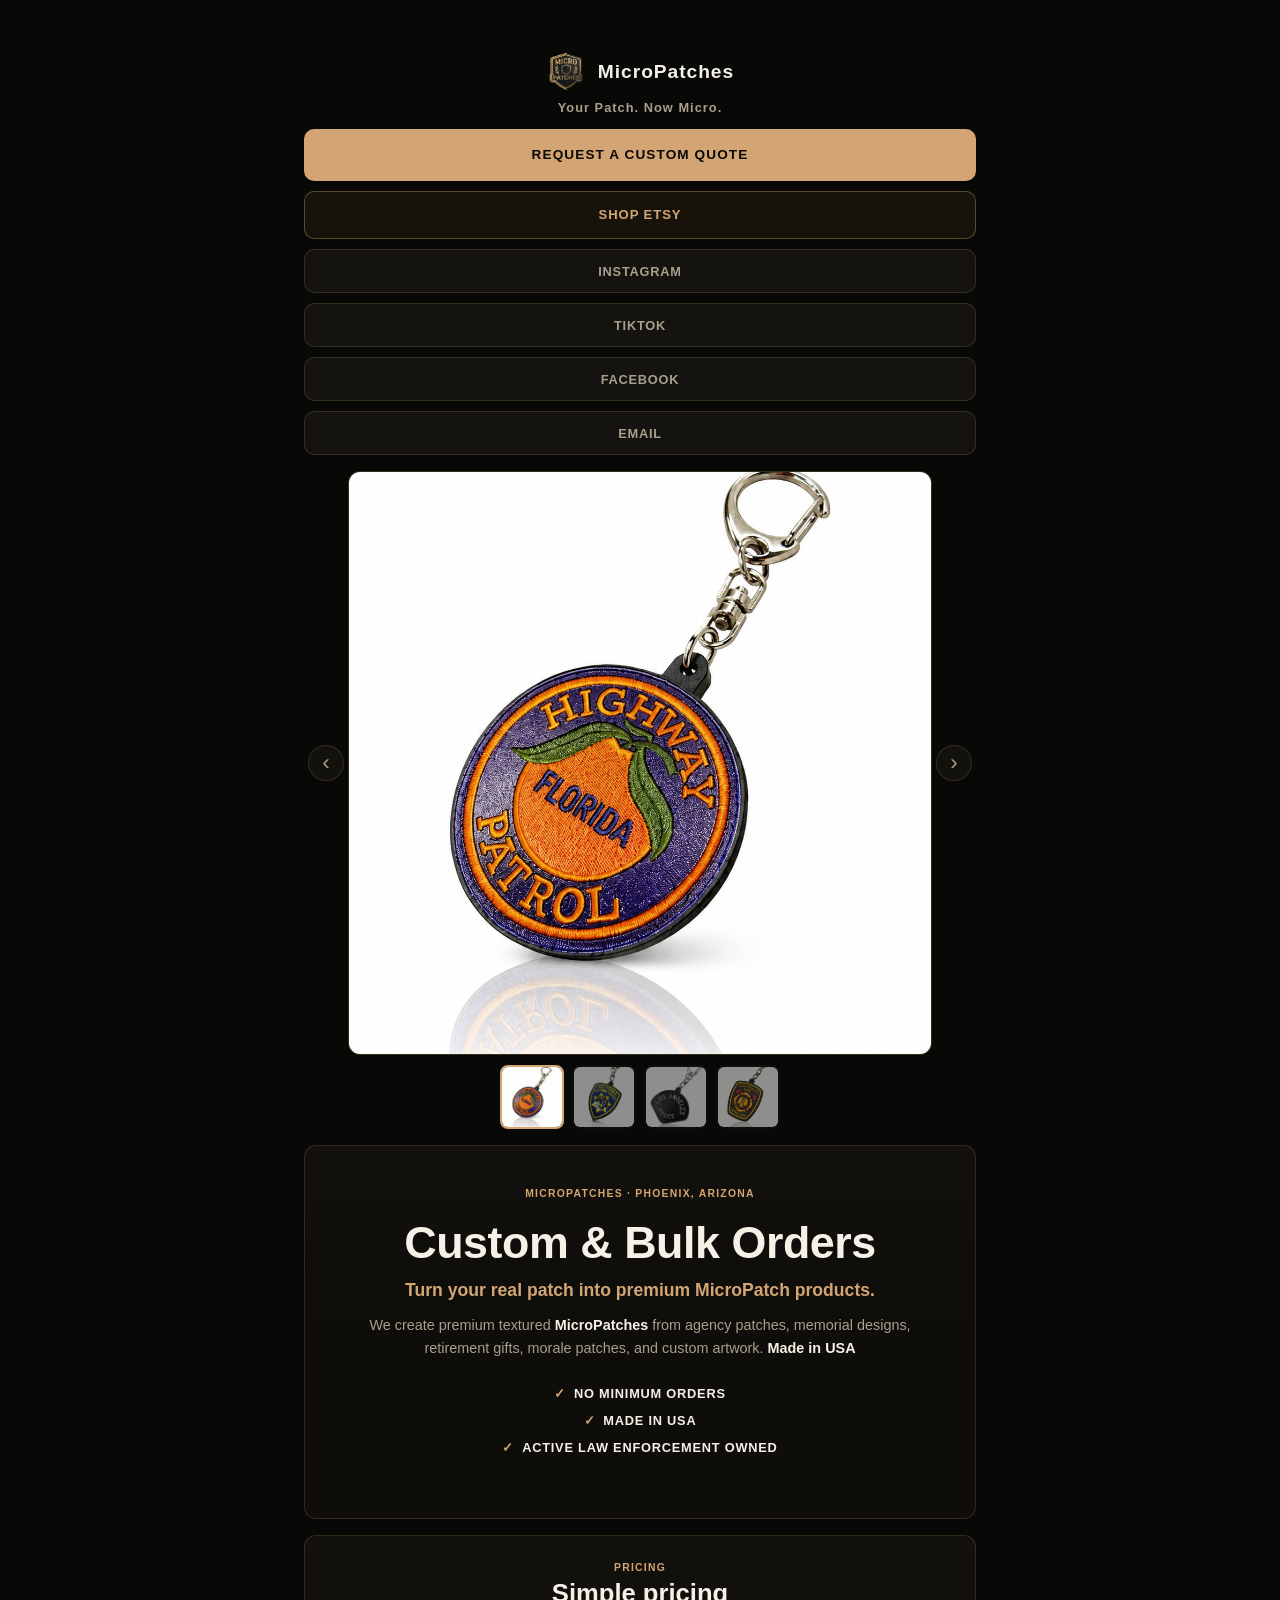
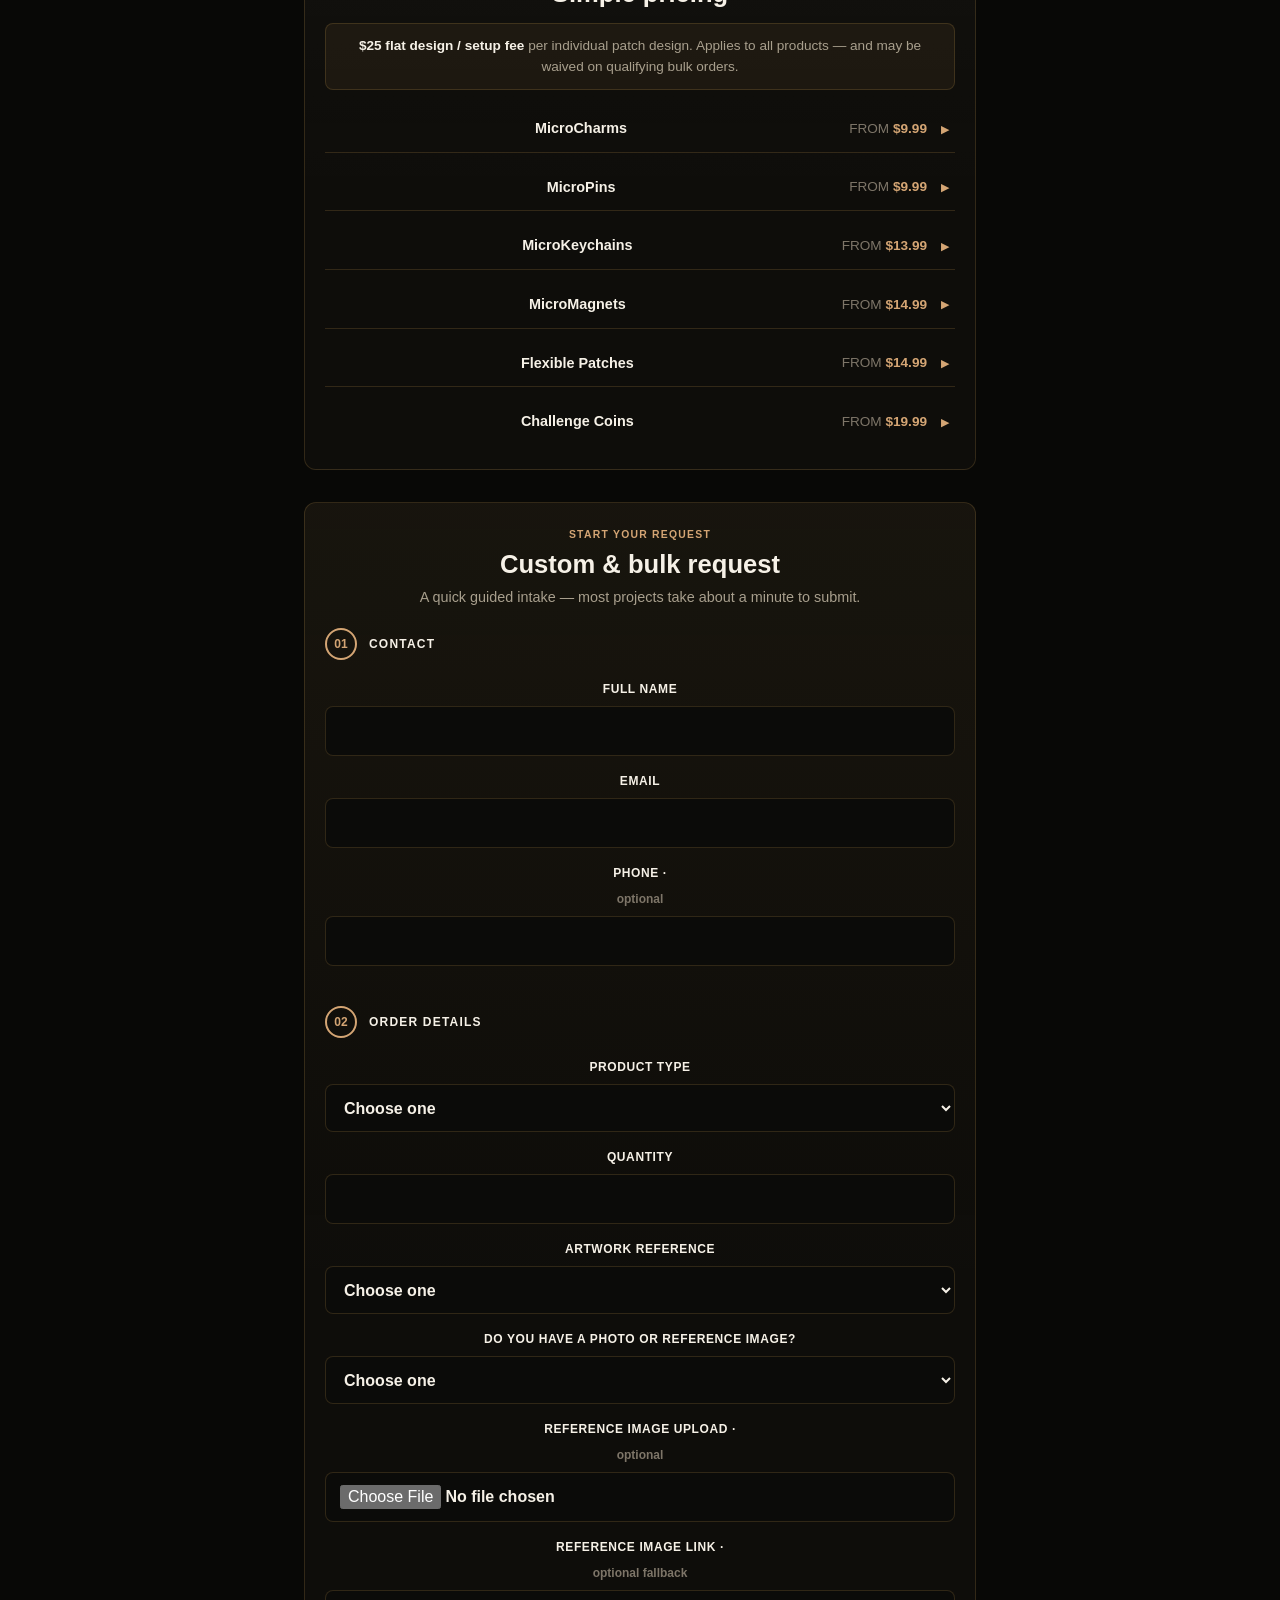
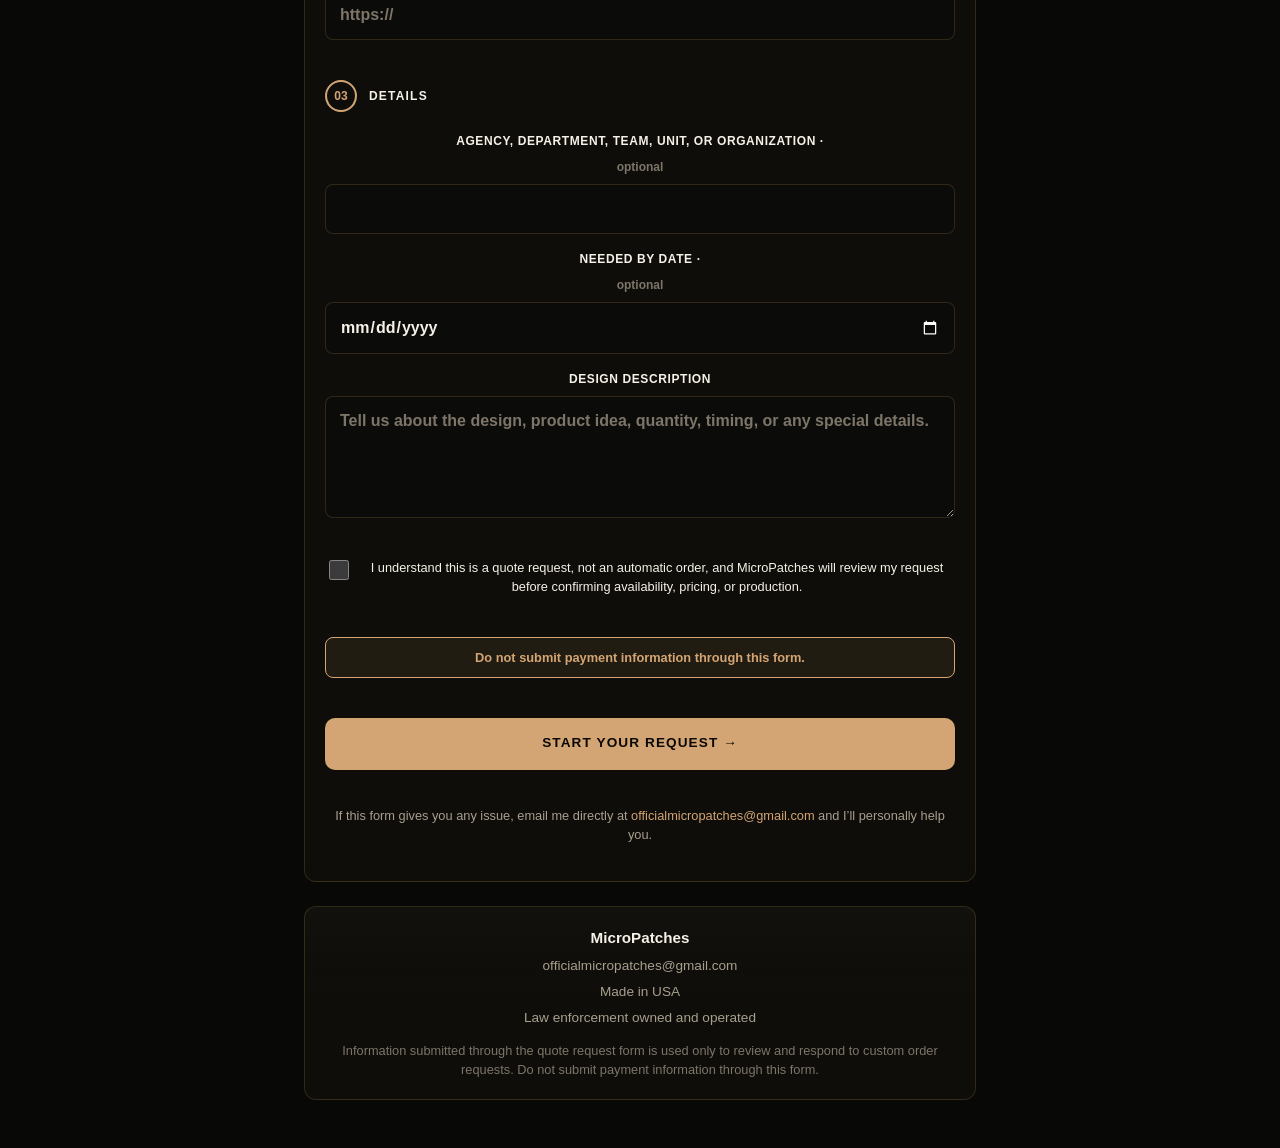
==== index.html @ 5f736d4c "Remove shipping state field and add 2-column grid layout for mobile form fields" ====
<!doctype html>
<html lang="en">
<head>
<meta charset="utf-8">
<meta name="viewport" content="width=device-width, initial-scale=1">
<title>MicroPatches | Custom Raised Texture Products</title>
<meta name="description" content="MicroPatches creates USA made custom raised texture MicroKeychains, MicroMagnets, MicroCharms, MicroPins, Flexible Patch style products, and Challenge Coin style products.">
<meta name="theme-color" content="#080806">
<meta property="og:type" content="website">
<meta property="og:title" content="MicroPatches - Your Patch. Now Micro.">
<meta property="og:description" content="No minimums, no mold fee, USA made custom raised texture products for public safety, military, teams, supporters, and collectors.">
<meta property="og:image" content="assets/preview/social_preview.svg">
<meta name="twitter:card" content="summary_large_image">
<meta name="twitter:title" content="MicroPatches - Your Patch. Now Micro.">
<meta name="twitter:description" content="USA made raised texture custom products with no minimums and clear pricing.">
<meta name="twitter:image" content="assets/preview/social_preview.svg">
<link rel="icon" href="assets/favicon/favicon.svg" type="image/svg+xml">
<link rel="stylesheet" href="styles.css?v=20260527-v4">
</head>
<body>
<a class="skip-link" href="#main">Skip to content</a>

<div class="page-shell">
  <header class="site-header">
    <div class="header-content">
      <img class="brand-logo" data-config-img="logo" src="assets/logo/micropatches_logo.png" alt="MicroPatches logo">
      <h1 data-config-text="business.name">MICROPATCHES</h1>
    </div>
    <p class="header-tagline" data-config-text="business.tagline">Your Patch. Now Micro.</p>
  </header>

  <main id="main">

    <!-- Link-in-bio navigation buttons -->
    <nav class="link-nav" aria-label="MicroPatches quick links">
      <div data-config="mainButtons"></div>
    </nav>

    <!-- Product photo gallery -->
    <section class="gallery-section" aria-label="Product photos">
      <div data-config="gallery"></div>
    </section>

    <!-- Hero / About -->
    <section class="hero-section">
      <div class="hero-inner">
        <p class="location-label">MICROPATCHES · PHOENIX, ARIZONA</p>
        <h2 class="hero-headline">Custom &amp; Bulk Orders</h2>
        <p class="hero-description">Turn your real patch into premium MicroPatch products.</p>
        <p class="hero-subtext">
          We create premium textured <strong data-config-text="business.name">MicroPatches</strong> from agency patches, memorial designs, retirement gifts, morale patches, and custom artwork. <strong data-config-text="business.madeIn">Made in USA.</strong>
        </p>
      </div>

      <ul class="trust-indicators">
        <li><span class="check">✓</span> NO MINIMUM ORDERS</li>
        <li><span class="check">✓</span> MADE IN USA</li>
        <li><span class="check">✓</span> ACTIVE LAW ENFORCEMENT OWNED</li>
      </ul>
    </section>

    <!-- Pricing -->
    <section class="pricing-simple">
      <div class="pricing-header">
        <span class="pricing-label">PRICING</span>
        <h3 class="pricing-title">Simple pricing</h3>
      </div>

      <div class="pricing-note">
        <p><strong>$25 flat design / setup fee</strong> per individual patch design. Applies to all products — and may be waived on qualifying bulk orders.</p>
      </div>

      <div class="pricing-list">
        <div class="pricing-item" role="button" tabindex="0">
          <div class="pricing-item-header">
            <div class="item-name-section">
              <span class="item-name">MicroCharms</span>
            </div>
            <div class="item-right">
              <span class="item-price">FROM <strong>$9.99</strong></span>
              <span class="item-chevron">▶</span>
            </div>
          </div>
          <div class="pricing-item-details" hidden>
            <p class="item-description">Charm for Croc shoes and accessories</p>
            <p class="item-size">25 × 25 mm (1" × 1")</p>
          </div>
        </div>
        <div class="pricing-item" role="button" tabindex="0">
          <div class="pricing-item-header">
            <div class="item-name-section">
              <span class="item-name">MicroPins</span>
            </div>
            <div class="item-right">
              <span class="item-price">FROM <strong>$9.99</strong></span>
              <span class="item-chevron">▶</span>
            </div>
          </div>
          <div class="pricing-item-details" hidden>
            <p class="item-description">Small lapel pin for jackets and uniforms</p>
            <p class="item-size">20 × 20 mm (0.79" × 0.79")</p>
          </div>
        </div>
        <div class="pricing-item" role="button" tabindex="0">
          <div class="pricing-item-header">
            <div class="item-name-section">
              <span class="item-name">MicroKeychains</span>
            </div>
            <div class="item-right">
              <span class="item-price">FROM <strong>$13.99</strong></span>
              <span class="item-chevron">▶</span>
            </div>
          </div>
          <div class="pricing-item-details" hidden>
            <p class="item-description">Mini keychain attachment with raised texture</p>
            <p class="item-size">45 × 45 mm (1.8" × 1.8")</p>
          </div>
        </div>
        <div class="pricing-item" role="button" tabindex="0">
          <div class="pricing-item-header">
            <div class="item-name-section">
              <span class="item-name">MicroMagnets</span>
            </div>
            <div class="item-right">
              <span class="item-price">FROM <strong>$14.99</strong></span>
              <span class="item-chevron">▶</span>
            </div>
          </div>
          <div class="pricing-item-details" hidden>
            <p class="item-description">Strong magnet for vehicles and lockers</p>
            <p class="item-size">65 × 65 mm (2.6" × 2.6")</p>
          </div>
        </div>
        <div class="pricing-item" role="button" tabindex="0">
          <div class="pricing-item-header">
            <div class="item-name-section">
              <span class="item-name">Flexible Patches</span>
            </div>
            <div class="item-right">
              <span class="item-price">FROM <strong>$14.99</strong></span>
              <span class="item-chevron">▶</span>
            </div>
          </div>
          <div class="pricing-item-details" hidden>
            <p class="item-description">Flexible embroidered patch with Velcro backing</p>
            <p class="item-size">Small: 45 × 45 mm (1.8" × 1.8")<br>Medium: 65 × 65 mm (2.6" × 2.6")<br>Replica size: varies by patch</p>
          </div>
        </div>
        <div class="pricing-item" role="button" tabindex="0">
          <div class="pricing-item-header">
            <div class="item-name-section">
              <span class="item-name">Challenge Coins</span>
            </div>
            <div class="item-right">
              <span class="item-price">FROM <strong>$19.99</strong></span>
              <span class="item-chevron">▶</span>
            </div>
          </div>
          <div class="pricing-item-details" hidden>
            <p class="item-description">Collectible commemorative coin with raised edges</p>
            <p class="item-size">30 mm diameter (1.2" diameter)</p>
          </div>
        </div>
      </div>
    </section>

    <!-- Quote Form -->
    <section class="cta-section" id="quote">
      <div class="cta-header">
        <span class="cta-label">START YOUR REQUEST</span>
        <h3 class="cta-title">Custom &amp; bulk request</h3>
        <p class="cta-description">A quick guided intake — most projects take about a minute to submit.</p>
      </div>

      <form class="quote-form" id="quoteForm" novalidate>
        <div class="form-section">
          <div class="form-section-header">
            <span class="form-step">01</span>
            <h4 class="form-section-title">CONTACT</h4>
          </div>

          <label>
            FULL NAME
            <input name="customer_name" type="text" autocomplete="name" required>
          </label>
          <label>
            EMAIL
            <input name="customer_email" type="email" autocomplete="email" required>
          </label>
          <label>
            PHONE · <span class="optional">optional</span>
            <input name="phone" type="tel" autocomplete="tel">
          </label>
        </div>

        <div class="form-section">
          <div class="form-section-header">
            <span class="form-step">02</span>
            <h4 class="form-section-title">ORDER DETAILS</h4>
          </div>

          <label>
            PRODUCT TYPE
            <select name="product_type" id="productType" required></select>
          </label>
          <label>
            QUANTITY
            <input name="quantity" type="number" min="1" inputmode="numeric" required>
          </label>
          <label>
            ARTWORK REFERENCE
            <select name="artwork_reference_type" id="artworkReferenceType" required></select>
          </label>
          <label>
            DO YOU HAVE A PHOTO OR REFERENCE IMAGE?
            <select name="has_reference_image" id="hasReferenceImage">
              <option value="">Choose one</option>
              <option>Yes, I can upload one</option>
              <option>Yes, I can provide a link</option>
              <option>No, I need help explaining the idea</option>
            </select>
          </label>
          <label>
            REFERENCE IMAGE UPLOAD · <span class="optional">optional</span>
            <input name="reference_image" type="file" accept="image/png,image/jpeg,image/webp,image/heic,image/heif,application/pdf">
          </label>
          <label>
            REFERENCE IMAGE LINK · <span class="optional">optional fallback</span>
            <input name="reference_image_link" type="url" placeholder="https://">
          </label>
        </div>

        <div class="form-section">
          <div class="form-section-header">
            <span class="form-step">03</span>
            <h4 class="form-section-title">DETAILS</h4>
          </div>

          <label>
            AGENCY, DEPARTMENT, TEAM, UNIT, OR ORGANIZATION · <span class="optional">optional</span>
            <input name="organization" type="text">
          </label>
          <label>
            NEEDED BY DATE · <span class="optional">optional</span>
            <input name="needed_by_date" type="date">
          </label>
          <label>
            DESIGN DESCRIPTION
            <textarea name="additional_details" rows="4" placeholder="Tell us about the design, product idea, quantity, timing, or any special details." required></textarea>
          </label>
        </div>

        <label class="consent">
          <input name="quote_request_consent" type="checkbox" required>
          <span data-config-text="quoteForm.consentText">I understand this is a quote request, not an automatic order, and MicroPatches will review my request before confirming availability, pricing, or production.</span>
        </label>

        <p class="warning" data-config-text="quoteForm.warning">Do not submit payment information through this form.</p>

        <button class="cta-button primary full-width" type="submit">START YOUR REQUEST →</button>
        <p class="form-status" id="formStatus" role="status" aria-live="polite"></p>
      </form>

      <div id="formSuccess" class="form-success" style="display:none;" role="status" aria-live="polite">
        <p>Thanks for reaching out. I received your custom request and will follow up as soon as possible.</p>
      </div>
      <p class="form-fallback">If this form gives you any issue, email me directly at <a href="mailto:officialmicropatches@gmail.com">officialmicropatches@gmail.com</a> and I&#8217;ll personally help you.</p>
    </section>
  </main>

  <footer class="site-footer">
    <div class="footer-content">
      <strong data-config-text="business.name">MICROPATCHES</strong>
      <a data-config-link="email" href="mailto:officialmicropatches@gmail.com">officialmicropatches@gmail.com</a>
      <span data-config-text="business.madeIn">Made in USA</span>
      <span data-config-text="business.ownerNote">Law enforcement owned and operated</span>
    </div>
    <p class="privacy" data-config-text="footer.privacyNote">Information submitted through the quote request form is used only to review and respond to custom order requests. Do not submit payment information through this form.</p>
  </footer>
</div>

<script src="script.js?v=20260527-v4" defer></script>
</body>
</html>
---- styles.css ----
:root {
  --bg: #080806;
  --surface: #14130f;
  --surface-2: #191711;
  --field: #0b0b09;
  --ink: #f6f1e7;
  --muted: #a89f8d;
  --quiet: #7d7568;
  --gold: #c4984e;
  --gold-bright: #d4a574;
  --line: rgba(196, 152, 78, 0.2);
  --line-strong: rgba(212, 175, 95, 0.35);
  --shadow: 0 20px 48px rgba(0, 0, 0, 0.35);
  --radius: 12px;
  color-scheme: dark;
}

* {
  box-sizing: border-box;
}

html {
  scroll-behavior: smooth;
}

body {
  margin: 0;
  background: var(--bg);
  color: var(--ink);
  font-family: -apple-system, BlinkMacSystemFont, "Segoe UI", Roboto, Helvetica, Arial, sans-serif;
  line-height: 1.5;
  overflow-x: hidden;
}

a {
  color: inherit;
  text-decoration: none;
}

img {
  display: block;
  max-width: 100%;
}

button, input, select, textarea {
  font: inherit;
}

.skip-link {
  left: 1rem;
  position: absolute;
  top: -4rem;
  z-index: 20;
}

.skip-link:focus {
  top: 1rem;
}

.page-shell {
  margin: 0 auto;
  max-width: 720px;
  padding: 16px 16px 32px;
}

/* Header */
.site-header {
  padding: 20px 0 8px;
  margin-bottom: 4px;
  text-align: center;
}

.header-content {
  display: flex;
  align-items: center;
  justify-content: center;
  gap: 12px;
}

.brand-logo {
  width: 40px;
  height: 40px;
  flex-shrink: 0;
}

.site-header h1 {
  margin: 0;
  font-size: 1.2rem;
  font-weight: 900;
  letter-spacing: 0.05em;
  color: var(--ink);
}

.header-tagline {
  margin: 6px 0 0;
  font-size: 0.8rem;
  font-weight: 600;
  letter-spacing: 0.08em;
  color: var(--muted);
  text-align: center;
}

/* Link-in-bio nav buttons */
.link-nav {
  margin-bottom: 16px;
}

.link-nav > div {
  display: grid;
  gap: 10px;
}

.primary-button {
  display: flex;
  align-items: center;
  justify-content: center;
  width: 100%;
  min-height: 52px;
  padding: 14px 20px;
  background: var(--gold-bright);
  color: #0a0804;
  font-size: 0.85rem;
  font-weight: 900;
  letter-spacing: 0.08em;
  text-transform: uppercase;
  border-radius: 10px;
  border: none;
  cursor: pointer;
  transition: background 180ms ease, transform 180ms ease;
  text-decoration: none;
}

.primary-button:hover,
.primary-button:focus-visible {
  background: #e8c085;
  transform: translateY(-2px);
}

.secondary-button {
  display: flex;
  align-items: center;
  justify-content: center;
  width: 100%;
  min-height: 48px;
  padding: 12px 20px;
  background: rgba(196, 152, 78, 0.08);
  color: var(--gold-bright);
  border: 1px solid var(--line-strong);
  font-size: 0.82rem;
  font-weight: 900;
  letter-spacing: 0.07em;
  text-transform: uppercase;
  border-radius: 10px;
  cursor: pointer;
  transition: background 180ms ease, border-color 180ms ease, transform 180ms ease;
  text-decoration: none;
}

.secondary-button:hover,
.secondary-button:focus-visible {
  background: rgba(196, 152, 78, 0.15);
  border-color: var(--gold-bright);
  transform: translateY(-1px);
}

.link-button {
  display: flex;
  align-items: center;
  justify-content: center;
  width: 100%;
  min-height: 44px;
  padding: 10px 20px;
  background: var(--surface);
  color: var(--muted);
  border: 1px solid var(--line);
  font-size: 0.8rem;
  font-weight: 700;
  letter-spacing: 0.06em;
  text-transform: uppercase;
  border-radius: 10px;
  cursor: pointer;
  transition: background 180ms ease, color 180ms ease, border-color 180ms ease;
  text-decoration: none;
}

.link-button:hover,
.link-button:focus-visible {
  background: var(--surface-2);
  color: var(--ink);
  border-color: var(--line-strong);
}

/* Gallery */
.gallery-section {
  margin-bottom: 16px;
}

.gallery-carousel {
  position: relative;
  display: grid;
  grid-template-areas:
    "prev stage next"
    ".    thumbs .   ";
  grid-template-columns: 44px 1fr 44px;
  grid-template-rows: auto auto;
  gap: 10px 0;
  align-items: center;
}

.gallery-stage {
  grid-area: stage;
  margin: 0;
  border-radius: var(--radius);
  overflow: hidden;
  background: var(--surface);
  border: 1px solid var(--line);
  aspect-ratio: 1 / 1;
}

.gallery-stage-image {
  width: 100%;
  height: 100%;
  object-fit: cover;
  display: block;
  transition: opacity 200ms ease;
}

.gallery-stage figcaption {
  display: none;
}

.gallery-nav {
  display: flex;
  align-items: center;
  justify-content: center;
  width: 36px;
  height: 36px;
  background: rgba(20, 19, 15, 0.85);
  border: 1px solid var(--line);
  border-radius: 50%;
  color: var(--muted);
  font-size: 1.4rem;
  line-height: 1;
  cursor: pointer;
  transition: background 150ms ease, color 150ms ease, border-color 150ms ease;
  padding: 0;
  flex-shrink: 0;
  justify-self: center;
}

.gallery-prev {
  grid-area: prev;
}

.gallery-next {
  grid-area: next;
}

.gallery-nav:hover,
.gallery-nav:focus-visible {
  background: var(--surface-2);
  color: var(--gold-bright);
  border-color: var(--line-strong);
}

.gallery-thumbs {
  grid-area: thumbs;
  display: flex;
  gap: 8px;
  justify-content: center;
  flex-wrap: wrap;
  padding: 0 4px;
}

.gallery-thumb {
  width: 56px;
  height: 56px;
  padding: 0;
  border: 2px solid transparent;
  border-radius: 8px;
  overflow: hidden;
  cursor: pointer;
  background: var(--surface);
  opacity: 0.55;
  transition: opacity 150ms ease, border-color 150ms ease;
  flex-shrink: 0;
}

.gallery-thumb img {
  width: 100%;
  height: 100%;
  object-fit: cover;
  display: block;
}

.gallery-thumb:hover {
  opacity: 0.85;
}

.gallery-thumb.is-active {
  opacity: 1;
  border-color: var(--gold-bright);
}

/* Hero Section */
.hero-section {
  background: linear-gradient(180deg, rgba(255, 255, 255, 0.02), transparent 50%), rgba(20, 19, 15, 0.5);
  border: 1px solid var(--line);
  border-radius: var(--radius);
  padding: 32px 20px;
  margin-bottom: 16px;
  text-align: center;
}

.hero-inner {
  margin-bottom: 24px;
}

.location-label {
  margin: 0 0 16px;
  font-size: 0.65rem;
  font-weight: 900;
  letter-spacing: 0.12em;
  text-transform: uppercase;
  color: var(--gold-bright);
}

.hero-headline {
  margin: 0 0 12px;
  font-size: clamp(1.8rem, 8vw, 2.8rem);
  font-weight: 900;
  line-height: 1.1;
  letter-spacing: -0.01em;
}

.hero-description {
  margin: 0 0 12px;
  font-size: 1.1rem;
  font-weight: 700;
  color: var(--gold-bright);
  line-height: 1.3;
}

.hero-subtext {
  margin: 0 0 20px;
  font-size: 0.9rem;
  color: var(--muted);
  line-height: 1.6;
}

.hero-subtext strong {
  color: var(--ink);
  font-weight: 600;
}

.trust-indicators {
  list-style: none;
  margin: 0 0 20px;
  padding: 0;
  display: grid;
  gap: 8px;
  justify-items: center;
}

.trust-indicators li {
  font-size: 0.8rem;
  font-weight: 900;
  letter-spacing: 0.06em;
  text-transform: uppercase;
  color: var(--ink);
  display: flex;
  align-items: center;
  gap: 8px;
}

.check {
  color: var(--gold-bright);
  font-weight: 900;
}

/* CTA Buttons */
.cta-button {
  display: inline-flex;
  align-items: center;
  justify-content: center;
  min-height: 52px;
  padding: 14px 20px;
  font-size: 0.85rem;
  font-weight: 900;
  letter-spacing: 0.08em;
  text-transform: uppercase;
  border: none;
  border-radius: 10px;
  cursor: pointer;
  transition: all 200ms ease;
}

.cta-button.primary {
  background: #d4a574;
  color: #0a0804;
}

.cta-button.primary:hover {
  background: #e8b885;
  transform: translateY(-2px);
}

.cta-button.full-width {
  width: 100%;
}

/* Pricing Section */
.pricing-simple {
  background: linear-gradient(180deg, rgba(255, 255, 255, 0.02), transparent 50%), rgba(20, 19, 15, 0.5);
  border: 1px solid var(--line);
  border-radius: var(--radius);
  padding: 24px 20px;
  margin-bottom: 32px;
  text-align: center;
}

.pricing-header {
  margin-bottom: 16px;
}

.pricing-label {
  display: block;
  font-size: 0.65rem;
  font-weight: 900;
  letter-spacing: 0.12em;
  text-transform: uppercase;
  color: var(--gold-bright);
  margin-bottom: 4px;
}

.pricing-title {
  margin: 0 0 16px;
  font-size: 1.6rem;
  font-weight: 900;
  line-height: 1.1;
}

.pricing-note {
  background: rgba(196, 152, 78, 0.08);
  border: 1px solid var(--line);
  border-radius: 8px;
  padding: 12px;
  margin: 0 0 16px;
}

.pricing-note p {
  margin: 0;
  font-size: 0.85rem;
  color: var(--muted);
  line-height: 1.5;
}

.pricing-note strong {
  color: var(--ink);
  font-weight: 600;
}

.pricing-list {
  display: grid;
  gap: 12px;
}

.pricing-item {
  padding: 12px 0;
  border-bottom: 1px solid var(--line);
  cursor: pointer;
  transition: all 200ms ease;
}

.pricing-item:last-child {
  border-bottom: none;
}

.pricing-item:hover,
.pricing-item:focus-visible {
  background: rgba(196, 152, 78, 0.05);
  padding-left: 8px;
  padding-right: 8px;
  margin: 0 -8px;
  border-radius: 4px;
  outline: none;
}

.pricing-item-header {
  display: flex;
  justify-content: space-between;
  align-items: center;
  font-size: 0.9rem;
  gap: 12px;
}

.item-name-section {
  flex: 1;
}

.item-right {
  display: flex;
  align-items: center;
  gap: 8px;
  white-space: nowrap;
}

.item-chevron {
  display: inline-flex;
  align-items: center;
  justify-content: center;
  width: 20px;
  height: 20px;
  font-size: 0.7rem;
  color: var(--gold-bright);
  transition: transform 200ms ease;
  flex-shrink: 0;
}

.item-chevron.is-expanded {
  transform: rotate(90deg);
}

.pricing-item-details {
  margin-top: 12px;
  padding-top: 12px;
  border-top: 1px solid var(--line);
}

.pricing-item-details[hidden] {
  display: none;
}

.item-description {
  margin: 0 0 6px;
  font-size: 0.85rem;
  color: var(--muted);
  line-height: 1.4;
}

.item-size {
  margin: 0;
  font-size: 0.8rem;
  color: var(--gold-bright);
  font-weight: 700;
  letter-spacing: 0.05em;
}

.item-name {
  font-weight: 700;
  color: var(--ink);
}

.item-price {
  font-size: 0.85rem;
  color: var(--quiet);
}

.item-price strong {
  color: var(--gold-bright);
  font-weight: 900;
}

/* CTA Section */
.cta-section {
  background: linear-gradient(180deg, rgba(196, 152, 78, 0.06), transparent 40%), rgba(20, 19, 15, 0.5);
  border: 1px solid var(--line);
  border-radius: var(--radius);
  padding: 24px 20px;
  margin-bottom: 24px;
  text-align: center;
}

.cta-label {
  display: block;
  font-size: 0.65rem;
  font-weight: 900;
  letter-spacing: 0.12em;
  text-transform: uppercase;
  color: var(--gold-bright);
  margin-bottom: 8px;
}

.cta-title {
  margin: 0 0 8px;
  font-size: 1.6rem;
  font-weight: 900;
  line-height: 1.1;
}

.cta-description {
  margin: 0 0 20px;
  font-size: 0.9rem;
  color: var(--muted);
  line-height: 1.5;
}

/* Form */
.quote-form {
  display: grid;
  gap: 24px;
}

.form-section {
  position: relative;
}

.form-section-header {
  display: flex;
  align-items: center;
  gap: 12px;
  margin-bottom: 20px;
}

.form-step {
  display: flex;
  align-items: center;
  justify-content: center;
  width: 32px;
  height: 32px;
  border: 2px solid var(--gold-bright);
  border-radius: 50%;
  font-size: 0.75rem;
  font-weight: 900;
  color: var(--gold-bright);
  flex-shrink: 0;
}

.form-section-title {
  margin: 0;
  font-size: 0.75rem;
  font-weight: 900;
  letter-spacing: 0.1em;
  text-transform: uppercase;
  color: var(--ink);
}

label {
  display: grid;
  gap: 8px;
  font-size: 0.75rem;
  font-weight: 900;
  letter-spacing: 0.05em;
  text-transform: uppercase;
  color: var(--ink);
  margin-bottom: 16px;
}

label span.optional {
  font-weight: 600;
  text-transform: lowercase;
  letter-spacing: 0;
  color: var(--quiet);
}

input, select, textarea {
  width: 100%;
  background: var(--field);
  border: 1px solid var(--line);
  border-radius: 8px;
  color: var(--ink);
  padding: 12px 14px;
  font-size: 1rem;
  min-height: 48px;
}

select {
  cursor: pointer;
}

textarea {
  min-height: 100px;
  resize: vertical;
  font-family: inherit;
}

input::placeholder, textarea::placeholder {
  color: var(--quiet);
}

input:focus, select:focus, textarea:focus {
  outline: 2px solid var(--gold-bright);
  outline-offset: 2px;
}

.field-error {
  border-color: #e07070 !important;
  outline-color: #e07070 !important;
}

.consent {
  display: grid;
  grid-template-columns: 24px 1fr;
  gap: 10px;
  align-items: start;
  font-size: 0.8rem;
}

.consent input {
  width: 20px;
  height: 20px;
  min-height: auto;
  margin-top: 2px;
  cursor: pointer;
  flex-shrink: 0;
}

.consent span {
  text-transform: none;
  font-weight: 500;
  letter-spacing: 0;
  line-height: 1.5;
}

.warning {
  background: rgba(196, 152, 78, 0.1);
  border: 1px solid var(--gold-bright);
  border-radius: 8px;
  padding: 10px 12px;
  margin: 0 0 16px;
  font-size: 0.8rem;
  font-weight: 700;
  color: var(--gold-bright);
  text-transform: none;
}

.form-status {
  font-size: 0.85rem;
  color: var(--gold-bright);
  font-weight: 700;
  margin: 0;
}

.form-success {
  background: rgba(212, 175, 55, 0.08);
  border: 1px solid var(--gold-bright);
  border-radius: var(--radius);
  padding: 20px;
  text-align: center;
  color: var(--gold-bright);
  font-weight: 700;
  margin-top: 12px;
}

.form-success p {
  margin: 0;
}

.form-fallback {
  font-size: 0.8rem;
  color: var(--muted);
  margin-top: 12px;
  text-align: center;
}

.form-fallback a {
  color: var(--gold-bright);
}

/* Footer */
.site-footer {
  background: linear-gradient(180deg, rgba(255, 255, 255, 0.02), transparent 50%), rgba(20, 19, 15, 0.5);
  border: 1px solid var(--line);
  border-radius: var(--radius);
  padding: 20px;
  margin-top: 24px;
  text-align: center;
}

.footer-content {
  display: grid;
  gap: 6px;
  margin-bottom: 12px;
  justify-items: center;
}

.site-footer strong {
  font-size: 0.95rem;
  color: var(--ink);
}

.site-footer a,
.site-footer span {
  font-size: 0.85rem;
  color: var(--muted);
}

.privacy {
  font-size: 0.8rem;
  color: var(--quiet);
  line-height: 1.5;
  margin: 0;
  text-transform: none;
}

/* Thank You Page */
.thank-you-page {
  display: grid;
  align-items: center;
  justify-items: center;
  min-height: 100svh;
  padding: 20px;
}

.thank-you-card {
  background: linear-gradient(180deg, rgba(255, 255, 255, 0.03), transparent 46%), rgba(20, 19, 15, 0.96);
  border: 1px solid var(--line);
  border-radius: var(--radius);
  padding: 28px 20px;
  text-align: center;
  max-width: 480px;
}

.thank-you-card h1 {
  font-size: 2rem;
  font-weight: 900;
  line-height: 1.1;
  margin: 0 0 12px;
}

.thank-you-message {
  font-size: 0.95rem;
  color: var(--muted);
  margin: 0 0 20px;
  line-height: 1.6;
}

/* Mobile */
@media (max-width: 480px) {
  .page-shell {
    padding: 10px 10px 24px;
  }

  .site-header {
    padding: 16px 0 6px;
  }

  .brand-logo {
    width: 34px;
    height: 34px;
  }

  .site-header h1 {
    font-size: 1.05rem;
  }

  .header-tagline {
    font-size: 0.72rem;
  }

  .primary-button {
    min-height: 54px;
    font-size: 0.82rem;
  }

  .secondary-button {
    min-height: 50px;
  }

  .link-button {
    min-height: 46px;
    font-size: 0.76rem;
  }

  .gallery-carousel {
    grid-template-columns: 36px 1fr 36px;
  }

  .gallery-nav {
    width: 30px;
    height: 30px;
    font-size: 1.2rem;
  }

  .gallery-thumb {
    width: 48px;
    height: 48px;
  }

  .hero-section {
    padding: 20px 12px;
  }

  .hero-headline {
    font-size: clamp(1.6rem, 9vw, 2.2rem);
  }

  .hero-description {
    font-size: 1rem;
  }

  .hero-subtext {
    font-size: 0.85rem;
  }

  .trust-indicators li {
    font-size: 0.72rem;
  }

  .pricing-simple {
    padding: 16px 12px;
  }

  .pricing-title {
    font-size: 1.35rem;
  }

  .cta-section {
    padding: 16px 12px;
  }

  .cta-title {
    font-size: 1.35rem;
  }

  input, select, textarea {
    font-size: 16px;
    box-sizing: border-box !important;
  }

  .cta-button {
    min-height: 54px;
    font-size: 0.82rem;
  }
}

@media (max-width: 640px) {
  .page-shell {
    padding: 12px 12px 24px;
  }

  .cta-section {
    padding: 16px 12px;
  }

  .pricing-simple {
    padding: 16px 12px;
  }

  .hero-section {
    padding: 24px 12px;
  }

  input, select, textarea {
    box-sizing: border-box !important;
  }

  .quote-form {
    gap: 12px;
  }

  .form-section {
    display: grid;
    grid-template-columns: 1fr 1fr;
    gap: 8px;
  }

  .form-section-header {
    grid-column: 1 / -1;
    gap: 8px;
    margin-bottom: 12px;
  }

  .form-section label {
    margin-bottom: 0;
  }

  .form-section label:last-child {
    grid-column: 1 / -1;
  }

  .form-step {
    width: 28px;
    height: 28px;
    font-size: 0.65rem;
    border-width: 1.5px;
  }

  .form-section-title {
    font-size: 0.7rem;
  }

  .cta-header {
    margin-bottom: 16px;
  }

  .cta-label {
    font-size: 0.65rem;
  }

  .cta-title {
    margin: 4px 0 8px;
    font-size: 1.4rem;
  }

  .cta-description {
    margin: 0 0 8px;
    font-size: 0.85rem;
  }

  label {
    gap: 6px;
    margin-bottom: 12px;
    font-size: 0.7rem;
  }

  input, select, textarea {
    padding: 10px 12px;
    font-size: 16px;
    min-height: 44px;
  }

  textarea {
    min-height: 80px;
  }

  .consent {
    gap: 8px;
    margin-bottom: 12px;
  }

  .consent input[type="checkbox"] {
    width: 18px;
    height: 18px;
    min-height: auto;
    margin-top: 2px;
    flex-shrink: 0;
  }

  .consent span {
    font-size: 0.8rem;
    line-height: 1.4;
  }
}

/* Tablet */
@media (min-width: 641px) {
  .page-shell {
    padding: 24px 20px 40px;
  }

  .hero-section {
    padding: 40px;
  }

  .gallery-thumb {
    width: 64px;
    height: 64px;
  }

  .link-nav > div {
    grid-template-columns: 1fr;
  }
}

/* Large screens */
@media (min-width: 941px) {
  .page-shell {
    padding: 32px 24px 48px;
  }
}

/* Reduced motion */
@media (prefers-reduced-motion: reduce) {
  * {
    transition: none !important;
  }
}
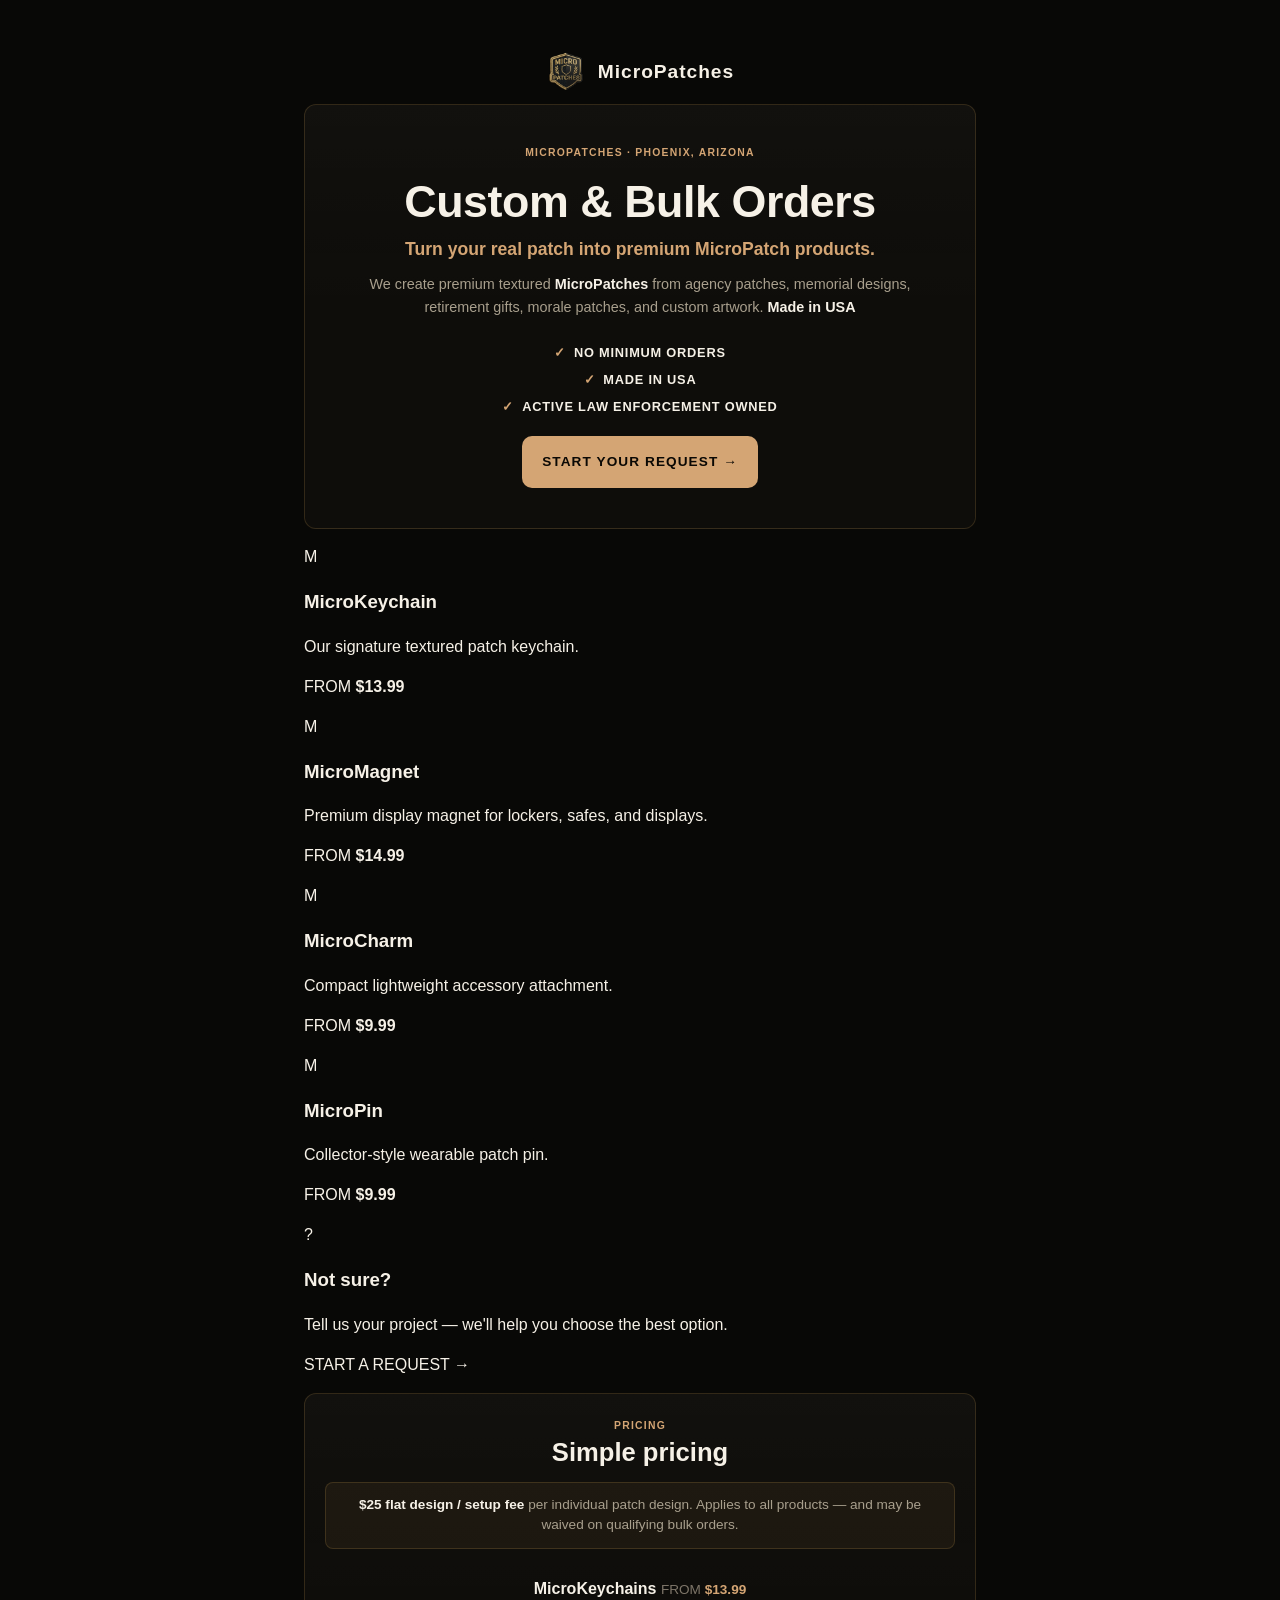
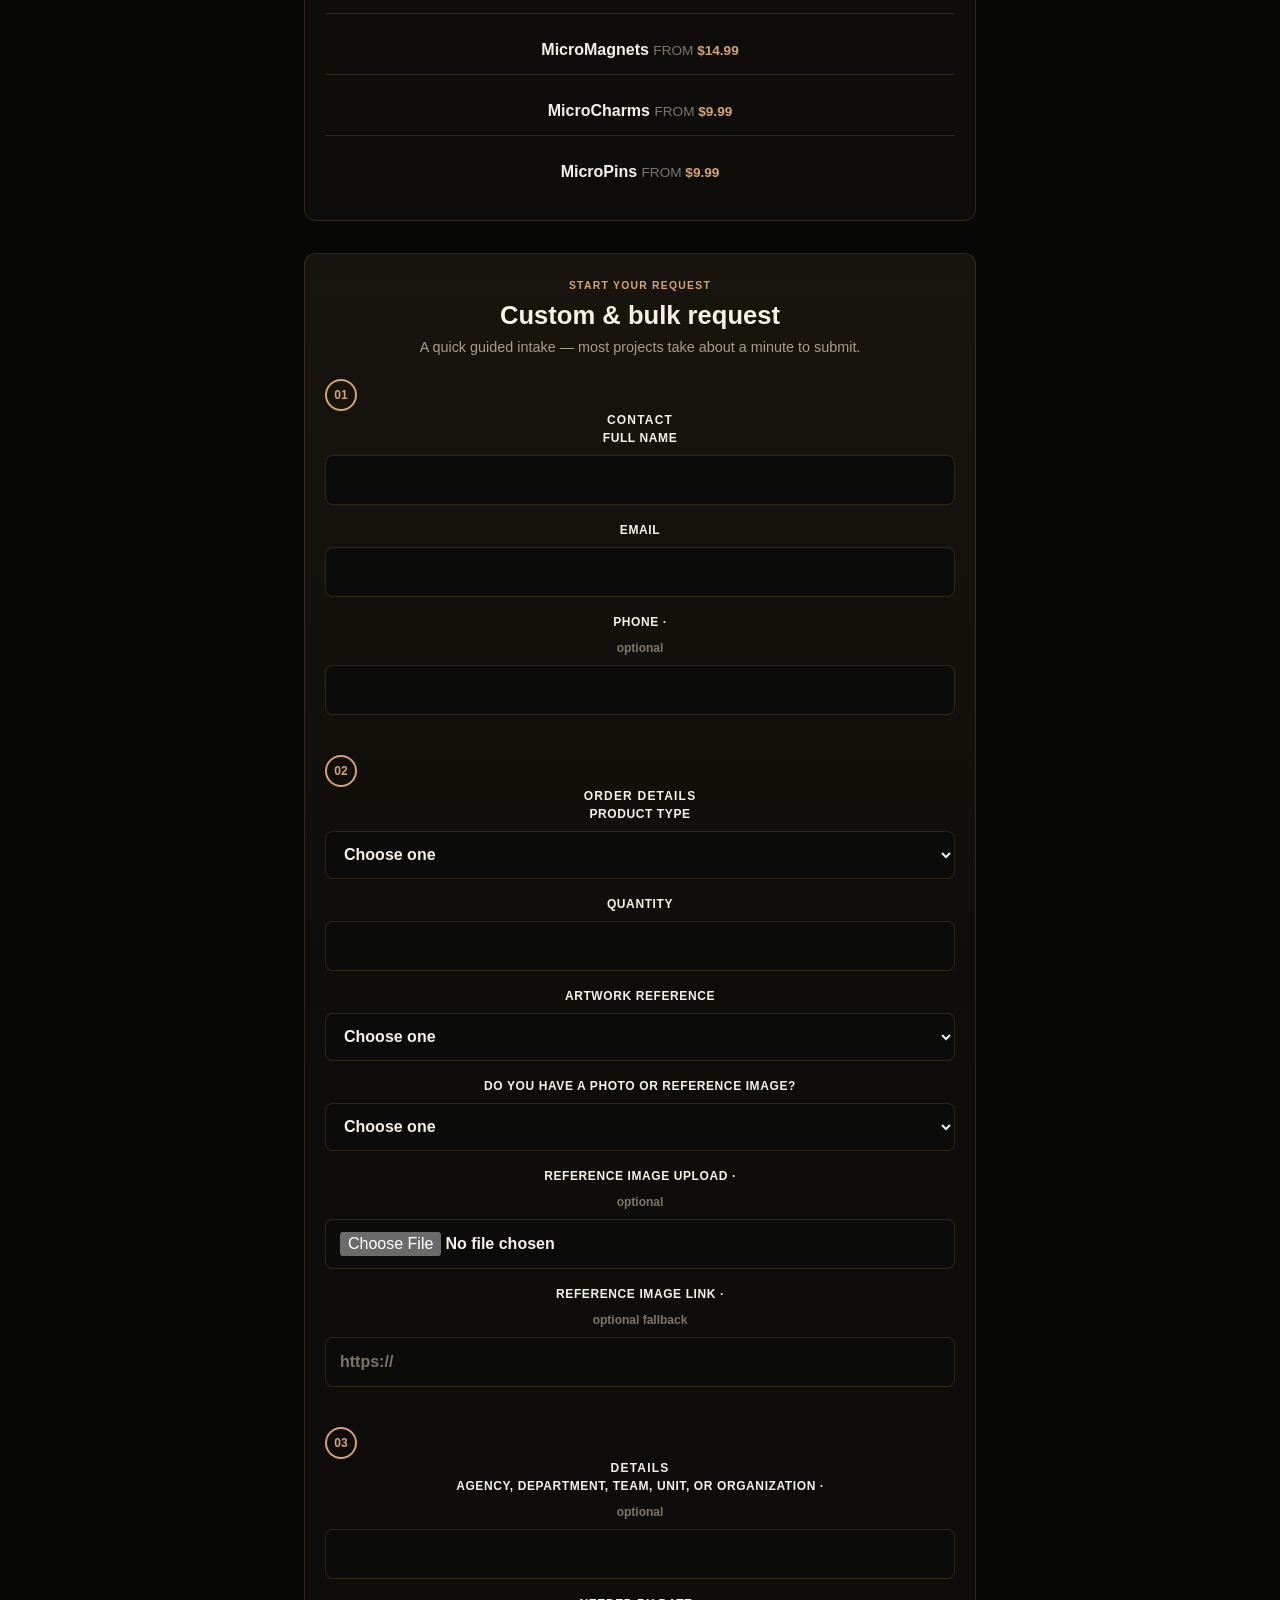
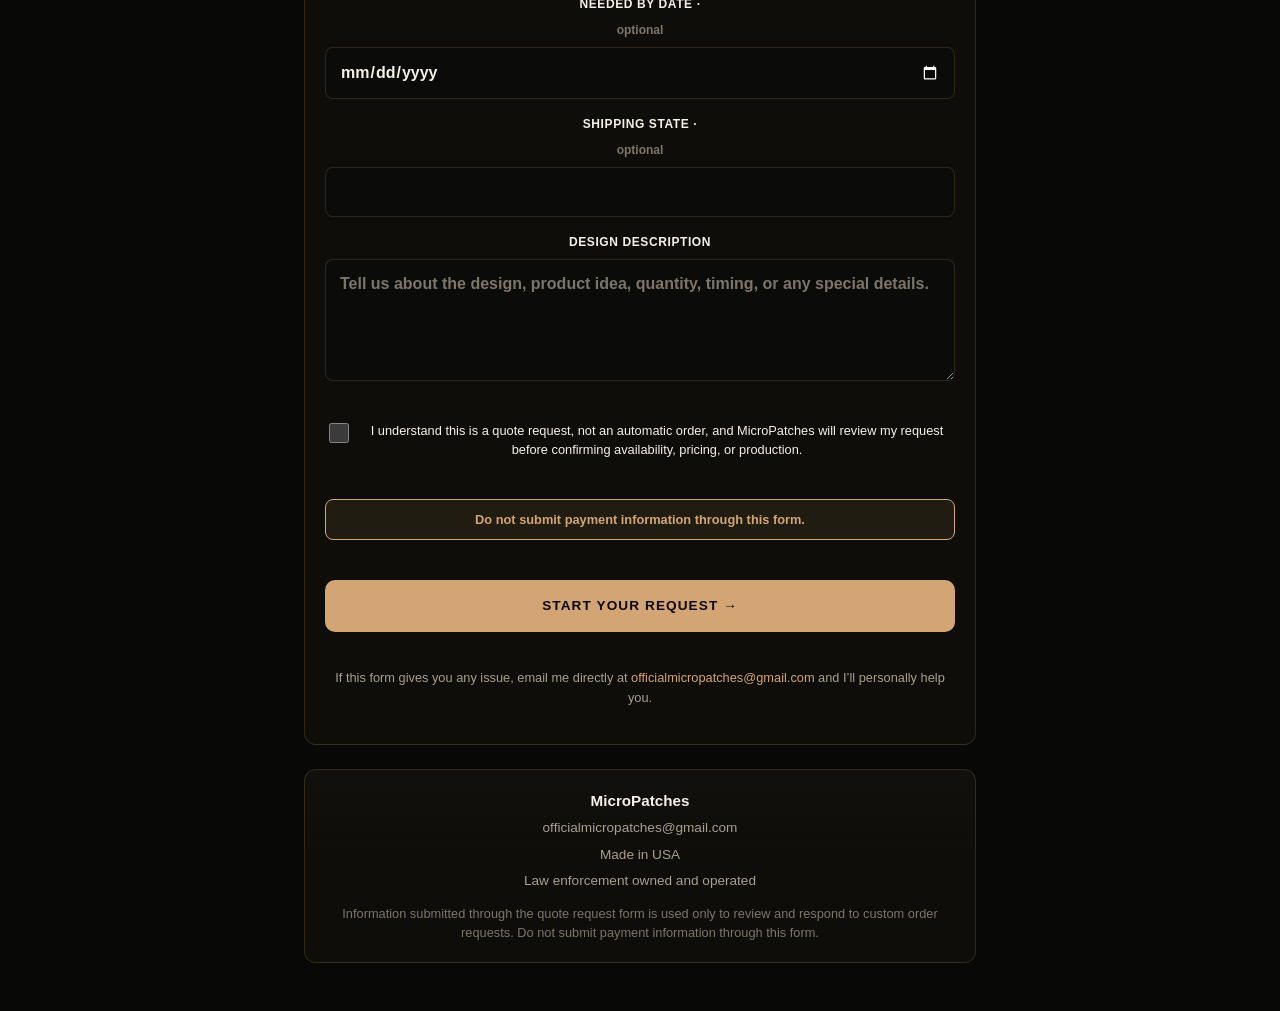
==== commit 198aa7e6: "Fix: Rename phone form field to customer_phone for consistency with documentation" ====
--- a/index.html
+++ b/index.html
@@ -1,284 +1,235 @@
 <!doctype html>
 <html lang="en">
-<head>
-<meta charset="utf-8">
-<meta name="viewport" content="width=device-width, initial-scale=1">
-<title>MicroPatches | Custom Raised Texture Products</title>
-<meta name="description" content="MicroPatches creates USA made custom raised texture MicroKeychains, MicroMagnets, MicroCharms, MicroPins, Flexible Patch style products, and Challenge Coin style products.">
-<meta name="theme-color" content="#080806">
-<meta property="og:type" content="website">
-<meta property="og:title" content="MicroPatches - Your Patch. Now Micro.">
-<meta property="og:description" content="No minimums, no mold fee, USA made custom raised texture products for public safety, military, teams, supporters, and collectors.">
-<meta property="og:image" content="assets/preview/social_preview.svg">
-<meta name="twitter:card" content="summary_large_image">
-<meta name="twitter:title" content="MicroPatches - Your Patch. Now Micro.">
-<meta name="twitter:description" content="USA made raised texture custom products with no minimums and clear pricing.">
-<meta name="twitter:image" content="assets/preview/social_preview.svg">
-<link rel="icon" href="assets/favicon/favicon.svg" type="image/svg+xml">
-<link rel="stylesheet" href="styles.css?v=20260527-v4">
-</head>
-<body>
-<a class="skip-link" href="#main">Skip to content</a>
-
-<div class="page-shell">
-  <header class="site-header">
-    <div class="header-content">
-      <img class="brand-logo" data-config-img="logo" src="assets/logo/micropatches_logo.png" alt="MicroPatches logo">
-      <h1 data-config-text="business.name">MICROPATCHES</h1>
+  <head>
+    <meta charset="utf-8">
+    <meta name="viewport" content="width=device-width, initial-scale=1">
+    <title>MicroPatches | Custom Raised Texture Products</title>
+    <meta name="description" content="MicroPatches creates USA made custom raised texture MicroKeychains, MicroMagnets, MicroCharms, MicroPins, Flexible Patch style products, and Challenge Coin style products.">
+    <meta name="theme-color" content="#080806">
+    <meta property="og:type" content="website">
+    <meta property="og:title" content="MicroPatches - Your Patch. Now Micro.">
+    <meta property="og:description" content="No minimums, no mold fee, USA made custom raised texture products for public safety, military, teams, supporters, and collectors.">
+    <meta property="og:image" content="assets/preview/social_preview.svg">
+    <meta name="twitter:card" content="summary_large_image">
+    <meta name="twitter:title" content="MicroPatches - Your Patch. Now Micro.">
+    <meta name="twitter:description" content="USA made raised texture custom products with no minimums and clear pricing.">
+    <meta name="twitter:image" content="assets/preview/social_preview.svg">
+    <link rel="icon" href="assets/favicon/favicon.svg" type="image/svg+xml">
+    <link rel="stylesheet" href="styles.css?v=20260526-redesign">
+  </head>
+  <body>
+    <a class="skip-link" href="#main">Skip to content</a>
+
+    <div class="page-shell">
+      <header class="site-header">
+        <div class="header-content">
+          <img class="brand-logo" data-config-img="logo" src="assets/logo/micropatches_logo.png" alt="MicroPatches logo">
+          <h1 data-config-text="business.name">MICROPATCHES</h1>
+        </div>
+      </header>
+
+      <main id="main">
+        <section class="hero-section">
+          <div class="hero-inner">
+            <p class="location-label">MICROPATCHES · PHOENIX, ARIZONA</p>
+            <h2 class="hero-headline">Custom &amp; Bulk Orders</h2>
+            <p class="hero-description">
+              Turn your real patch into premium MicroPatch products.
+            </p>
+            <p class="hero-subtext">
+              We create premium textured <strong data-config-text="business.name">MicroKeychains, magnets, charms, and pins</strong> from agency patches, memorial designs, retirement gifts, morale patches, and custom artwork. <strong data-config-text="business.madeIn">Made in Phoenix, Arizona.</strong>
+            </p>
+          </div>
+
+          <ul class="trust-indicators">
+            <li><span class="check">✓</span> NO MINIMUM ORDERS</li>
+            <li><span class="check">✓</span> MADE IN USA</span></li>
+            <li><span class="check">✓</span> ACTIVE LAW ENFORCEMENT OWNED</li>
+          </ul>
+
+          <a href="#quote" class="cta-button primary">START YOUR REQUEST →</a>
+        </section>
+
+        <section class="products-section" id="products">
+          <div class="product-grid">
+            <div class="product-card">
+              <div class="product-icon">M</div>
+              <h3>MicroKeychain</h3>
+              <p class="product-desc">Our signature textured patch keychain.</p>
+              <p class="product-price">FROM <strong>$13.99</strong></p>
+            </div>
+
+            <div class="product-card">
+              <div class="product-icon">M</div>
+              <h3>MicroMagnet</h3>
+              <p class="product-desc">Premium display magnet for lockers, safes, and displays.</p>
+              <p class="product-price">FROM <strong>$14.99</strong></p>
+            </div>
+
+            <div class="product-card">
+              <div class="product-icon">M</div>
+              <h3>MicroCharm</h3>
+              <p class="product-desc">Compact lightweight accessory attachment.</p>
+              <p class="product-price">FROM <strong>$9.99</strong></p>
+            </div>
+
+            <div class="product-card">
+              <div class="product-icon">M</div>
+              <h3>MicroPin</h3>
+              <p class="product-desc">Collector-style wearable patch pin.</p>
+              <p class="product-price">FROM <strong>$9.99</strong></p>
+            </div>
+
+            <div class="product-card">
+              <div class="product-icon">?</div>
+              <h3>Not sure?</h3>
+              <p class="product-desc">Tell us your project — we'll help you choose the best option.</p>
+              <p class="product-action">START A REQUEST →</p>
+            </div>
+          </div>
+        </section>
+
+        <section class="pricing-simple">
+          <div class="pricing-header">
+            <span class="pricing-label">PRICING</span>
+            <h3 class="pricing-title">Simple pricing</h3>
+          </div>
+
+          <div class="pricing-note">
+            <p><strong>$25 flat design / setup fee</strong> per individual patch design. Applies to all products — and may be waived on qualifying bulk orders.</p>
+          </div>
+
+          <div class="pricing-list">
+            <div class="pricing-item">
+              <span class="item-name">MicroKeychains</span>
+              <span class="item-price">FROM <strong>$13.99</strong></span>
+            </div>
+            <div class="pricing-item">
+              <span class="item-name">MicroMagnets</span>
+              <span class="item-price">FROM <strong>$14.99</strong></span>
+            </div>
+            <div class="pricing-item">
+              <span class="item-name">MicroCharms</span>
+              <span class="item-price">FROM <strong>$9.99</strong></span>
+            </div>
+            <div class="pricing-item">
+              <span class="item-name">MicroPins</span>
+              <span class="item-price">FROM <strong>$9.99</strong></span>
+            </div>
+          </div>
+        </section>
+
+        <section class="cta-section" id="quote">
+          <div class="cta-header">
+            <span class="cta-label">START YOUR REQUEST</span>
+            <h3 class="cta-title">Custom &amp; bulk request</h3>
+            <p class="cta-description">A quick guided intake — most projects take about a minute to submit.</p>
+          </div>
+
+          <form class="quote-form" id="quoteForm" novalidate>
+            <div class="form-section">
+              <span class="form-step">01</span>
+              <h4 class="form-section-title">CONTACT</h4>
+
+              <label>
+                FULL NAME
+                <input name="customer_name" type="text" autocomplete="name" required>
+              </label>
+              <label>
+                EMAIL
+                <input name="customer_email" type="email" autocomplete="email" required>
+              </label>
+              <label>
+                PHONE · <span class="optional">optional</span>
+                <input name="customer_phone" type="tel" autocomplete="tel">
+              </label>
+            </div>
+
+            <div class="form-section">
+              <span class="form-step">02</span>
+              <h4 class="form-section-title">ORDER DETAILS</h4>
+
+              <label>
+                PRODUCT TYPE
+                <select name="product_type" id="productType" required></select>
+              </label>
+              <label>
+                QUANTITY
+                <input name="quantity" type="number" min="1" inputmode="numeric" required>
+              </label>
+              <label>
+                ARTWORK REFERENCE
+                <select name="artwork_reference_type" id="artworkReferenceType" required></select>
+              </label>
+              <label>
+                DO YOU HAVE A PHOTO OR REFERENCE IMAGE?
+                <select name="has_reference_image" id="hasReferenceImage">
+                  <option value="">Choose one</option>
+                  <option>Yes, I can upload one</option>
+                  <option>Yes, I can provide a link</option>
+                  <option>No, I need help explaining the idea</option>
+                </select>
+              </label>
+              <label>
+                REFERENCE IMAGE UPLOAD · <span class="optional">optional</span>
+                <input name="reference_image" type="file" accept="image/png,image/jpeg,image/webp,image/heic,image/heif,application/pdf">
+              </label>
+              <label>
+                REFERENCE IMAGE LINK · <span class="optional">optional fallback</span>
+                <input name="reference_image_link" type="url" placeholder="https://">
+              </label>
+            </div>
+
+            <div class="form-section">
+              <span class="form-step">03</span>
+              <h4 class="form-section-title">DETAILS</h4>
+
+              <label>
+                AGENCY, DEPARTMENT, TEAM, UNIT, OR ORGANIZATION · <span class="optional">optional</span>
+                <input name="organization" type="text">
+              </label>
+              <label>
+                NEEDED BY DATE · <span class="optional">optional</span>
+                <input name="needed_by_date" type="date">
+              </label>
+              <label>
+                SHIPPING STATE · <span class="optional">optional</span>
+                <input name="shipping_state" type="text" maxlength="40" autocomplete="address-level1">
+              </label>
+              <label>
+                DESIGN DESCRIPTION
+                <textarea name="additional_details" rows="4" placeholder="Tell us about the design, product idea, quantity, timing, or any special details." required></textarea>
+              </label>
+            </div>
+
+            <label class="consent">
+              <input name="quote_request_consent" type="checkbox" required>
+              <span data-config-text="quoteForm.consentText">I understand this is a quote request, not an automatic order, and MicroPatches will review my request before confirming availability, pricing, or production.</span>
+            </label>
+
+            <p class="warning" data-config-text="quoteForm.warning">Do not submit payment information through this form.</p>
+
+            <button class="cta-button primary full-width" type="submit">START YOUR REQUEST →</button>
+            <p class="form-status" id="formStatus" role="status" aria-live="polite"></p>
+          </form>
+          <div id="formSuccess" class="form-success" style="display:none;" role="status" aria-live="polite">
+            <p>Thanks for reaching out. I received your custom request and will follow up as soon as possible.</p>
+          </div>
+          <p class="form-fallback">If this form gives you any issue, email me directly at <a href="mailto:officialmicropatches@gmail.com">officialmicropatches@gmail.com</a> and I&#8217;ll personally help you.</p>
+        </section>
+      </main>
+
+      <footer class="site-footer">
+        <div class="footer-content">
+          <strong data-config-text="business.name">MICROPATCHES</strong>
+          <a data-config-link="email" href="mailto:officialmicropatches@gmail.com">officialmicropatches@gmail.com</a>
+          <span data-config-text="business.madeIn">Made in USA</span>
+          <span data-config-text="business.ownerNote">Law enforcement owned and operated</span>
+        </div>
+        <p class="privacy" data-config-text="footer.privacyNote">Information submitted through the quote request form is used only to review and respond to custom order requests. Do not submit payment information through this form.</p>
+      </footer>
     </div>
-    <p class="header-tagline" data-config-text="business.tagline">Your Patch. Now Micro.</p>
-  </header>
-
-  <main id="main">
-
-    <!-- Link-in-bio navigation buttons -->
-    <nav class="link-nav" aria-label="MicroPatches quick links">
-      <div data-config="mainButtons"></div>
-    </nav>
-
-    <!-- Product photo gallery -->
-    <section class="gallery-section" aria-label="Product photos">
-      <div data-config="gallery"></div>
-    </section>
-
-    <!-- Hero / About -->
-    <section class="hero-section">
-      <div class="hero-inner">
-        <p class="location-label">MICROPATCHES · PHOENIX, ARIZONA</p>
-        <h2 class="hero-headline">Custom &amp; Bulk Orders</h2>
-        <p class="hero-description">Turn your real patch into premium MicroPatch products.</p>
-        <p class="hero-subtext">
-          We create premium textured <strong data-config-text="business.name">MicroPatches</strong> from agency patches, memorial designs, retirement gifts, morale patches, and custom artwork. <strong data-config-text="business.madeIn">Made in USA.</strong>
-        </p>
-      </div>
-
-      <ul class="trust-indicators">
-        <li><span class="check">✓</span> NO MINIMUM ORDERS</li>
-        <li><span class="check">✓</span> MADE IN USA</li>
-        <li><span class="check">✓</span> ACTIVE LAW ENFORCEMENT OWNED</li>
-      </ul>
-    </section>
-
-    <!-- Pricing -->
-    <section class="pricing-simple">
-      <div class="pricing-header">
-        <span class="pricing-label">PRICING</span>
-        <h3 class="pricing-title">Simple pricing</h3>
-      </div>
-
-      <div class="pricing-note">
-        <p><strong>$25 flat design / setup fee</strong> per individual patch design. Applies to all products — and may be waived on qualifying bulk orders.</p>
-      </div>
-
-      <div class="pricing-list">
-        <div class="pricing-item" role="button" tabindex="0">
-          <div class="pricing-item-header">
-            <div class="item-name-section">
-              <span class="item-name">MicroCharms</span>
-            </div>
-            <div class="item-right">
-              <span class="item-price">FROM <strong>$9.99</strong></span>
-              <span class="item-chevron">▶</span>
-            </div>
-          </div>
-          <div class="pricing-item-details" hidden>
-            <p class="item-description">Charm for Croc shoes and accessories</p>
-            <p class="item-size">25 × 25 mm (1" × 1")</p>
-          </div>
-        </div>
-        <div class="pricing-item" role="button" tabindex="0">
-          <div class="pricing-item-header">
-            <div class="item-name-section">
-              <span class="item-name">MicroPins</span>
-            </div>
-            <div class="item-right">
-              <span class="item-price">FROM <strong>$9.99</strong></span>
-              <span class="item-chevron">▶</span>
-            </div>
-          </div>
-          <div class="pricing-item-details" hidden>
-            <p class="item-description">Small lapel pin for jackets and uniforms</p>
-            <p class="item-size">20 × 20 mm (0.79" × 0.79")</p>
-          </div>
-        </div>
-        <div class="pricing-item" role="button" tabindex="0">
-          <div class="pricing-item-header">
-            <div class="item-name-section">
-              <span class="item-name">MicroKeychains</span>
-            </div>
-            <div class="item-right">
-              <span class="item-price">FROM <strong>$13.99</strong></span>
-              <span class="item-chevron">▶</span>
-            </div>
-          </div>
-          <div class="pricing-item-details" hidden>
-            <p class="item-description">Mini keychain attachment with raised texture</p>
-            <p class="item-size">45 × 45 mm (1.8" × 1.8")</p>
-          </div>
-        </div>
-        <div class="pricing-item" role="button" tabindex="0">
-          <div class="pricing-item-header">
-            <div class="item-name-section">
-              <span class="item-name">MicroMagnets</span>
-            </div>
-            <div class="item-right">
-              <span class="item-price">FROM <strong>$14.99</strong></span>
-              <span class="item-chevron">▶</span>
-            </div>
-          </div>
-          <div class="pricing-item-details" hidden>
-            <p class="item-description">Strong magnet for vehicles and lockers</p>
-            <p class="item-size">65 × 65 mm (2.6" × 2.6")</p>
-          </div>
-        </div>
-        <div class="pricing-item" role="button" tabindex="0">
-          <div class="pricing-item-header">
-            <div class="item-name-section">
-              <span class="item-name">Flexible Patches</span>
-            </div>
-            <div class="item-right">
-              <span class="item-price">FROM <strong>$14.99</strong></span>
-              <span class="item-chevron">▶</span>
-            </div>
-          </div>
-          <div class="pricing-item-details" hidden>
-            <p class="item-description">Flexible embroidered patch with Velcro backing</p>
-            <p class="item-size">Small: 45 × 45 mm (1.8" × 1.8")<br>Medium: 65 × 65 mm (2.6" × 2.6")<br>Replica size: varies by patch</p>
-          </div>
-        </div>
-        <div class="pricing-item" role="button" tabindex="0">
-          <div class="pricing-item-header">
-            <div class="item-name-section">
-              <span class="item-name">Challenge Coins</span>
-            </div>
-            <div class="item-right">
-              <span class="item-price">FROM <strong>$19.99</strong></span>
-              <span class="item-chevron">▶</span>
-            </div>
-          </div>
-          <div class="pricing-item-details" hidden>
-            <p class="item-description">Collectible commemorative coin with raised edges</p>
-            <p class="item-size">30 mm diameter (1.2" diameter)</p>
-          </div>
-        </div>
-      </div>
-    </section>
-
-    <!-- Quote Form -->
-    <section class="cta-section" id="quote">
-      <div class="cta-header">
-        <span class="cta-label">START YOUR REQUEST</span>
-        <h3 class="cta-title">Custom &amp; bulk request</h3>
-        <p class="cta-description">A quick guided intake — most projects take about a minute to submit.</p>
-      </div>
-
-      <form class="quote-form" id="quoteForm" novalidate>
-        <div class="form-section">
-          <div class="form-section-header">
-            <span class="form-step">01</span>
-            <h4 class="form-section-title">CONTACT</h4>
-          </div>
-
-          <label>
-            FULL NAME
-            <input name="customer_name" type="text" autocomplete="name" required>
-          </label>
-          <label>
-            EMAIL
-            <input name="customer_email" type="email" autocomplete="email" required>
-          </label>
-          <label>
-            PHONE · <span class="optional">optional</span>
-            <input name="phone" type="tel" autocomplete="tel">
-          </label>
-        </div>
-
-        <div class="form-section">
-          <div class="form-section-header">
-            <span class="form-step">02</span>
-            <h4 class="form-section-title">ORDER DETAILS</h4>
-          </div>
-
-          <label>
-            PRODUCT TYPE
-            <select name="product_type" id="productType" required></select>
-          </label>
-          <label>
-            QUANTITY
-            <input name="quantity" type="number" min="1" inputmode="numeric" required>
-          </label>
-          <label>
-            ARTWORK REFERENCE
-            <select name="artwork_reference_type" id="artworkReferenceType" required></select>
-          </label>
-          <label>
-            DO YOU HAVE A PHOTO OR REFERENCE IMAGE?
-            <select name="has_reference_image" id="hasReferenceImage">
-              <option value="">Choose one</option>
-              <option>Yes, I can upload one</option>
-              <option>Yes, I can provide a link</option>
-              <option>No, I need help explaining the idea</option>
-            </select>
-          </label>
-          <label>
-            REFERENCE IMAGE UPLOAD · <span class="optional">optional</span>
-            <input name="reference_image" type="file" accept="image/png,image/jpeg,image/webp,image/heic,image/heif,application/pdf">
-          </label>
-          <label>
-            REFERENCE IMAGE LINK · <span class="optional">optional fallback</span>
-            <input name="reference_image_link" type="url" placeholder="https://">
-          </label>
-        </div>
-
-        <div class="form-section">
-          <div class="form-section-header">
-            <span class="form-step">03</span>
-            <h4 class="form-section-title">DETAILS</h4>
-          </div>
-
-          <label>
-            AGENCY, DEPARTMENT, TEAM, UNIT, OR ORGANIZATION · <span class="optional">optional</span>
-            <input name="organization" type="text">
-          </label>
-          <label>
-            NEEDED BY DATE · <span class="optional">optional</span>
-            <input name="needed_by_date" type="date">
-          </label>
-          <label>
-            DESIGN DESCRIPTION
-            <textarea name="additional_details" rows="4" placeholder="Tell us about the design, product idea, quantity, timing, or any special details." required></textarea>
-          </label>
-        </div>
-
-        <label class="consent">
-          <input name="quote_request_consent" type="checkbox" required>
-          <span data-config-text="quoteForm.consentText">I understand this is a quote request, not an automatic order, and MicroPatches will review my request before confirming availability, pricing, or production.</span>
-        </label>
-
-        <p class="warning" data-config-text="quoteForm.warning">Do not submit payment information through this form.</p>
-
-        <button class="cta-button primary full-width" type="submit">START YOUR REQUEST →</button>
-        <p class="form-status" id="formStatus" role="status" aria-live="polite"></p>
-      </form>
-
-      <div id="formSuccess" class="form-success" style="display:none;" role="status" aria-live="polite">
-        <p>Thanks for reaching out. I received your custom request and will follow up as soon as possible.</p>
-      </div>
-      <p class="form-fallback">If this form gives you any issue, email me directly at <a href="mailto:officialmicropatches@gmail.com">officialmicropatches@gmail.com</a> and I&#8217;ll personally help you.</p>
-    </section>
-  </main>
-
-  <footer class="site-footer">
-    <div class="footer-content">
-      <strong data-config-text="business.name">MICROPATCHES</strong>
-      <a data-config-link="email" href="mailto:officialmicropatches@gmail.com">officialmicropatches@gmail.com</a>
-      <span data-config-text="business.madeIn">Made in USA</span>
-      <span data-config-text="business.ownerNote">Law enforcement owned and operated</span>
-    </div>
-    <p class="privacy" data-config-text="footer.privacyNote">Information submitted through the quote request form is used only to review and respond to custom order requests. Do not submit payment information through this form.</p>
-  </footer>
-</div>
-
-<script src="script.js?v=20260527-v4" defer></script>
-</body>
+
+    <script src="script.js?v=20260526-redesign" defer></script>
+  </body>
 </html>
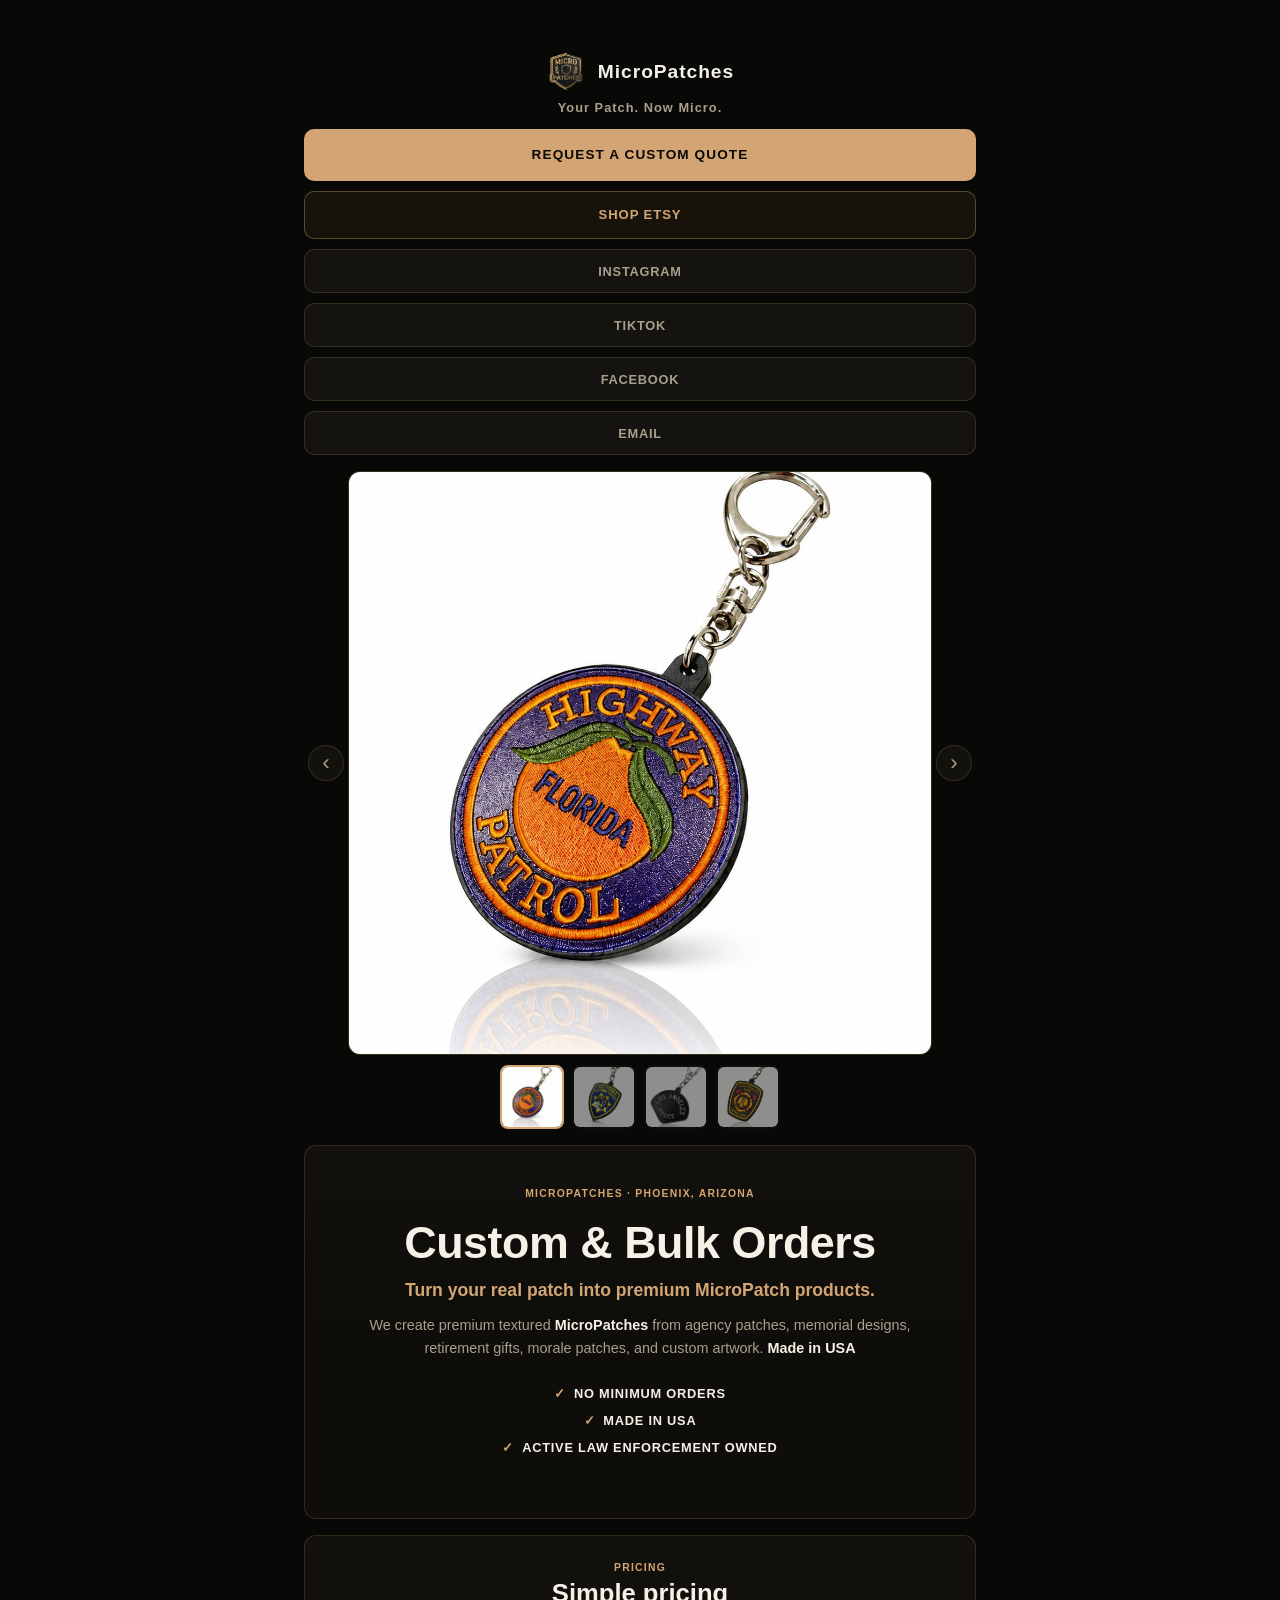
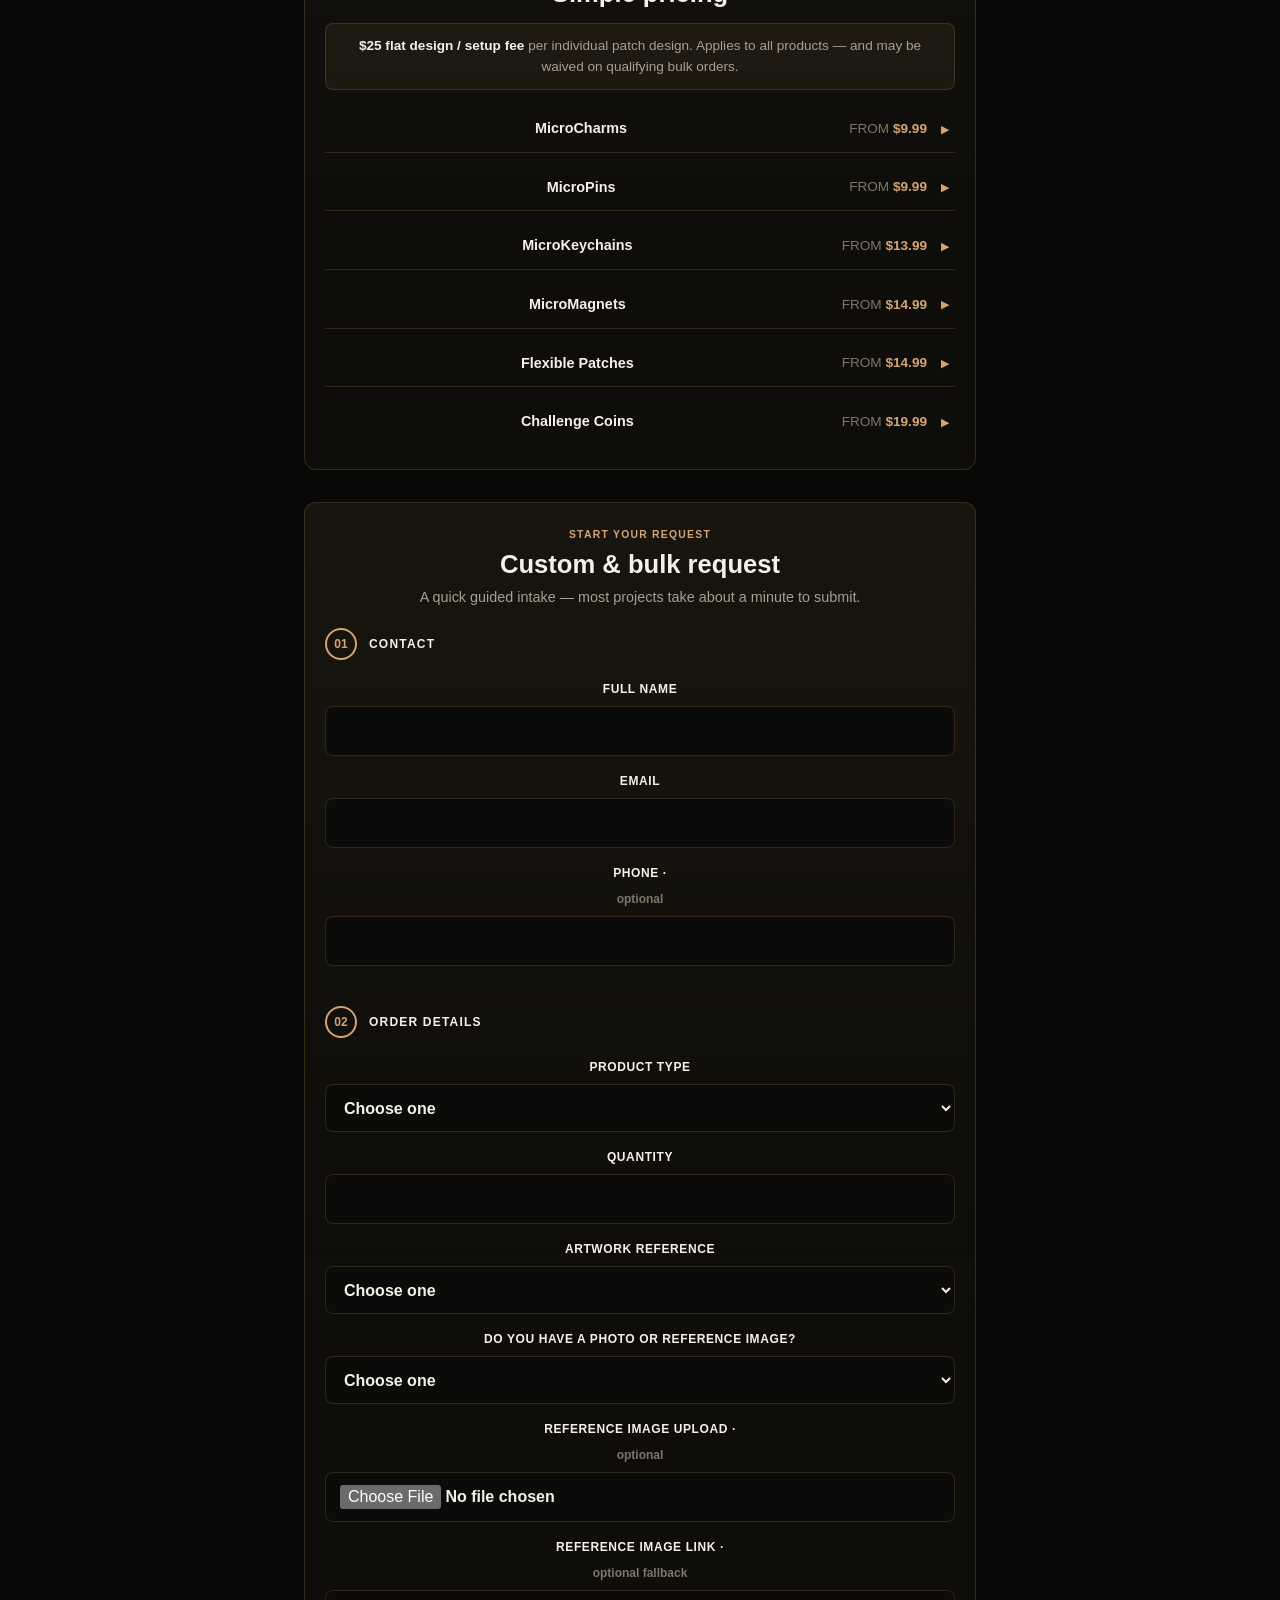
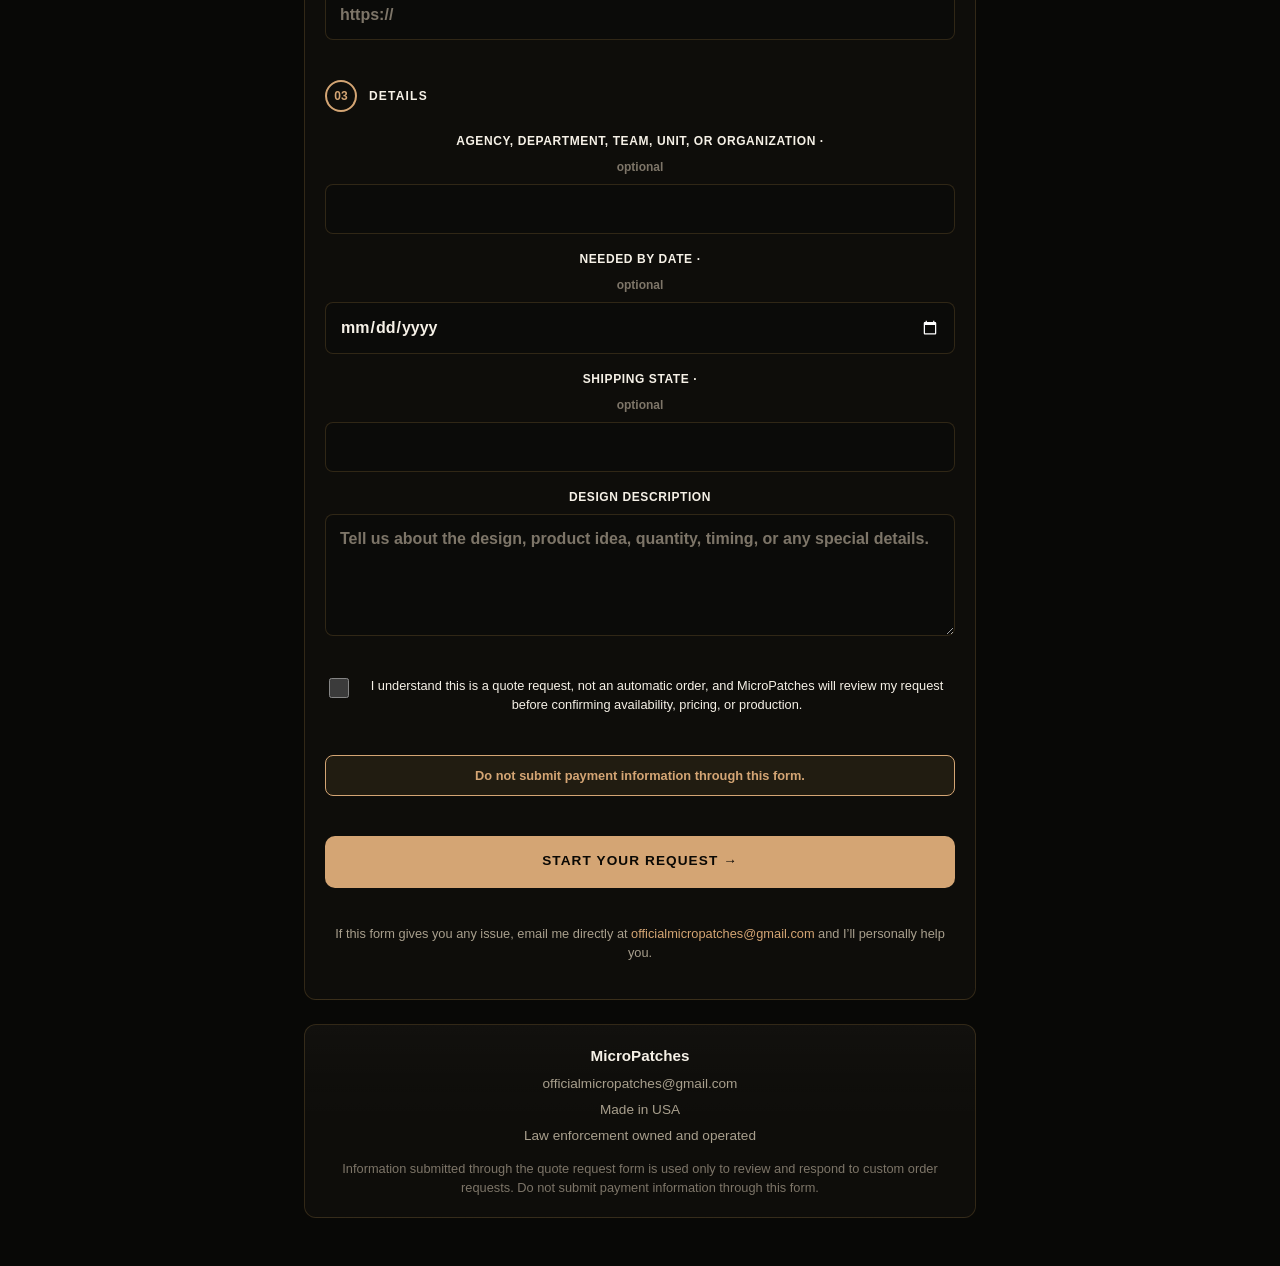
==== commit 4b7161fa: "Fix: Force cache-busting on all assets - Add version query parameter to siteConfig.json fetch (v=202" ====
--- a/index.html
+++ b/index.html
@@ -1,235 +1,288 @@
 <!doctype html>
 <html lang="en">
-  <head>
-    <meta charset="utf-8">
-    <meta name="viewport" content="width=device-width, initial-scale=1">
-    <title>MicroPatches | Custom Raised Texture Products</title>
-    <meta name="description" content="MicroPatches creates USA made custom raised texture MicroKeychains, MicroMagnets, MicroCharms, MicroPins, Flexible Patch style products, and Challenge Coin style products.">
-    <meta name="theme-color" content="#080806">
-    <meta property="og:type" content="website">
-    <meta property="og:title" content="MicroPatches - Your Patch. Now Micro.">
-    <meta property="og:description" content="No minimums, no mold fee, USA made custom raised texture products for public safety, military, teams, supporters, and collectors.">
-    <meta property="og:image" content="assets/preview/social_preview.svg">
-    <meta name="twitter:card" content="summary_large_image">
-    <meta name="twitter:title" content="MicroPatches - Your Patch. Now Micro.">
-    <meta name="twitter:description" content="USA made raised texture custom products with no minimums and clear pricing.">
-    <meta name="twitter:image" content="assets/preview/social_preview.svg">
-    <link rel="icon" href="assets/favicon/favicon.svg" type="image/svg+xml">
-    <link rel="stylesheet" href="styles.css?v=20260526-redesign">
-  </head>
-  <body>
-    <a class="skip-link" href="#main">Skip to content</a>
-
-    <div class="page-shell">
-      <header class="site-header">
-        <div class="header-content">
-          <img class="brand-logo" data-config-img="logo" src="assets/logo/micropatches_logo.png" alt="MicroPatches logo">
-          <h1 data-config-text="business.name">MICROPATCHES</h1>
-        </div>
-      </header>
-
-      <main id="main">
-        <section class="hero-section">
-          <div class="hero-inner">
-            <p class="location-label">MICROPATCHES · PHOENIX, ARIZONA</p>
-            <h2 class="hero-headline">Custom &amp; Bulk Orders</h2>
-            <p class="hero-description">
-              Turn your real patch into premium MicroPatch products.
-            </p>
-            <p class="hero-subtext">
-              We create premium textured <strong data-config-text="business.name">MicroKeychains, magnets, charms, and pins</strong> from agency patches, memorial designs, retirement gifts, morale patches, and custom artwork. <strong data-config-text="business.madeIn">Made in Phoenix, Arizona.</strong>
-            </p>
-          </div>
-
-          <ul class="trust-indicators">
-            <li><span class="check">✓</span> NO MINIMUM ORDERS</li>
-            <li><span class="check">✓</span> MADE IN USA</span></li>
-            <li><span class="check">✓</span> ACTIVE LAW ENFORCEMENT OWNED</li>
-          </ul>
-
-          <a href="#quote" class="cta-button primary">START YOUR REQUEST →</a>
-        </section>
-
-        <section class="products-section" id="products">
-          <div class="product-grid">
-            <div class="product-card">
-              <div class="product-icon">M</div>
-              <h3>MicroKeychain</h3>
-              <p class="product-desc">Our signature textured patch keychain.</p>
-              <p class="product-price">FROM <strong>$13.99</strong></p>
-            </div>
-
-            <div class="product-card">
-              <div class="product-icon">M</div>
-              <h3>MicroMagnet</h3>
-              <p class="product-desc">Premium display magnet for lockers, safes, and displays.</p>
-              <p class="product-price">FROM <strong>$14.99</strong></p>
-            </div>
-
-            <div class="product-card">
-              <div class="product-icon">M</div>
-              <h3>MicroCharm</h3>
-              <p class="product-desc">Compact lightweight accessory attachment.</p>
-              <p class="product-price">FROM <strong>$9.99</strong></p>
-            </div>
-
-            <div class="product-card">
-              <div class="product-icon">M</div>
-              <h3>MicroPin</h3>
-              <p class="product-desc">Collector-style wearable patch pin.</p>
-              <p class="product-price">FROM <strong>$9.99</strong></p>
-            </div>
-
-            <div class="product-card">
-              <div class="product-icon">?</div>
-              <h3>Not sure?</h3>
-              <p class="product-desc">Tell us your project — we'll help you choose the best option.</p>
-              <p class="product-action">START A REQUEST →</p>
-            </div>
-          </div>
-        </section>
-
-        <section class="pricing-simple">
-          <div class="pricing-header">
-            <span class="pricing-label">PRICING</span>
-            <h3 class="pricing-title">Simple pricing</h3>
-          </div>
-
-          <div class="pricing-note">
-            <p><strong>$25 flat design / setup fee</strong> per individual patch design. Applies to all products — and may be waived on qualifying bulk orders.</p>
-          </div>
-
-          <div class="pricing-list">
-            <div class="pricing-item">
+<head>
+<meta charset="utf-8">
+<meta name="viewport" content="width=device-width, initial-scale=1">
+<title>MicroPatches | Custom Raised Texture Products</title>
+<meta name="description" content="MicroPatches creates USA made custom raised texture MicroKeychains, MicroMagnets, MicroCharms, MicroPins, Flexible Patch style products, and Challenge Coin style products.">
+<meta name="theme-color" content="#080806">
+<meta property="og:type" content="website">
+<meta property="og:title" content="MicroPatches - Your Patch. Now Micro.">
+<meta property="og:description" content="No minimums, no mold fee, USA made custom raised texture products for public safety, military, teams, supporters, and collectors.">
+<meta property="og:image" content="assets/preview/social_preview.svg">
+<meta name="twitter:card" content="summary_large_image">
+<meta name="twitter:title" content="MicroPatches - Your Patch. Now Micro.">
+<meta name="twitter:description" content="USA made raised texture custom products with no minimums and clear pricing.">
+<meta name="twitter:image" content="assets/preview/social_preview.svg">
+<link rel="icon" href="assets/favicon/favicon.svg" type="image/svg+xml">
+<link rel="stylesheet" href="styles.css?v=20260604-hotfix">
+</head>
+<body>
+<a class="skip-link" href="#main">Skip to content</a>
+
+<div class="page-shell">
+  <header class="site-header">
+    <div class="header-content">
+      <img class="brand-logo" data-config-img="logo" src="assets/logo/micropatches_logo.png" alt="MicroPatches logo">
+      <h1 data-config-text="business.name">MICROPATCHES</h1>
+    </div>
+    <p class="header-tagline" data-config-text="business.tagline">Your Patch. Now Micro.</p>
+  </header>
+
+  <main id="main">
+
+    <!-- Link-in-bio navigation buttons -->
+    <nav class="link-nav" aria-label="MicroPatches quick links">
+      <div data-config="mainButtons"></div>
+    </nav>
+
+    <!-- Product photo gallery -->
+    <section class="gallery-section" aria-label="Product photos">
+      <div data-config="gallery"></div>
+    </section>
+
+    <!-- Hero / About -->
+    <section class="hero-section">
+      <div class="hero-inner">
+        <p class="location-label">MICROPATCHES · PHOENIX, ARIZONA</p>
+        <h2 class="hero-headline">Custom &amp; Bulk Orders</h2>
+        <p class="hero-description">Turn your real patch into premium MicroPatch products.</p>
+        <p class="hero-subtext">
+          We create premium textured <strong data-config-text="business.name">MicroPatches</strong> from agency patches, memorial designs, retirement gifts, morale patches, and custom artwork. <strong data-config-text="business.madeIn">Made in USA.</strong>
+        </p>
+      </div>
+
+      <ul class="trust-indicators">
+        <li><span class="check">✓</span> NO MINIMUM ORDERS</li>
+        <li><span class="check">✓</span> MADE IN USA</li>
+        <li><span class="check">✓</span> ACTIVE LAW ENFORCEMENT OWNED</li>
+      </ul>
+    </section>
+
+    <!-- Pricing -->
+    <section class="pricing-simple">
+      <div class="pricing-header">
+        <span class="pricing-label">PRICING</span>
+        <h3 class="pricing-title">Simple pricing</h3>
+      </div>
+
+      <div class="pricing-note">
+        <p><strong>$25 flat design / setup fee</strong> per individual patch design. Applies to all products — and may be waived on qualifying bulk orders.</p>
+      </div>
+
+      <div class="pricing-list">
+        <div class="pricing-item" role="button" tabindex="0">
+          <div class="pricing-item-header">
+            <div class="item-name-section">
+              <span class="item-name">MicroCharms</span>
+            </div>
+            <div class="item-right">
+              <span class="item-price">FROM <strong>$9.99</strong></span>
+              <span class="item-chevron">▶</span>
+            </div>
+          </div>
+          <div class="pricing-item-details" hidden>
+            <p class="item-description">Charm for Croc shoes and accessories</p>
+            <p class="item-size">25 × 25 mm (1" × 1")</p>
+          </div>
+        </div>
+        <div class="pricing-item" role="button" tabindex="0">
+          <div class="pricing-item-header">
+            <div class="item-name-section">
+              <span class="item-name">MicroPins</span>
+            </div>
+            <div class="item-right">
+              <span class="item-price">FROM <strong>$9.99</strong></span>
+              <span class="item-chevron">▶</span>
+            </div>
+          </div>
+          <div class="pricing-item-details" hidden>
+            <p class="item-description">Small lapel pin for jackets and uniforms</p>
+            <p class="item-size">20 × 20 mm (0.79" × 0.79")</p>
+          </div>
+        </div>
+        <div class="pricing-item" role="button" tabindex="0">
+          <div class="pricing-item-header">
+            <div class="item-name-section">
               <span class="item-name">MicroKeychains</span>
+            </div>
+            <div class="item-right">
               <span class="item-price">FROM <strong>$13.99</strong></span>
-            </div>
-            <div class="pricing-item">
+              <span class="item-chevron">▶</span>
+            </div>
+          </div>
+          <div class="pricing-item-details" hidden>
+            <p class="item-description">Mini keychain attachment with raised texture</p>
+            <p class="item-size">45 × 45 mm (1.8" × 1.8")</p>
+          </div>
+        </div>
+        <div class="pricing-item" role="button" tabindex="0">
+          <div class="pricing-item-header">
+            <div class="item-name-section">
               <span class="item-name">MicroMagnets</span>
+            </div>
+            <div class="item-right">
               <span class="item-price">FROM <strong>$14.99</strong></span>
-            </div>
-            <div class="pricing-item">
-              <span class="item-name">MicroCharms</span>
-              <span class="item-price">FROM <strong>$9.99</strong></span>
-            </div>
-            <div class="pricing-item">
-              <span class="item-name">MicroPins</span>
-              <span class="item-price">FROM <strong>$9.99</strong></span>
-            </div>
-          </div>
-        </section>
-
-        <section class="cta-section" id="quote">
-          <div class="cta-header">
-            <span class="cta-label">START YOUR REQUEST</span>
-            <h3 class="cta-title">Custom &amp; bulk request</h3>
-            <p class="cta-description">A quick guided intake — most projects take about a minute to submit.</p>
-          </div>
-
-          <form class="quote-form" id="quoteForm" novalidate>
-            <div class="form-section">
-              <span class="form-step">01</span>
-              <h4 class="form-section-title">CONTACT</h4>
-
-              <label>
-                FULL NAME
-                <input name="customer_name" type="text" autocomplete="name" required>
-              </label>
-              <label>
-                EMAIL
-                <input name="customer_email" type="email" autocomplete="email" required>
-              </label>
-              <label>
-                PHONE · <span class="optional">optional</span>
-                <input name="customer_phone" type="tel" autocomplete="tel">
-              </label>
-            </div>
-
-            <div class="form-section">
-              <span class="form-step">02</span>
-              <h4 class="form-section-title">ORDER DETAILS</h4>
-
-              <label>
-                PRODUCT TYPE
-                <select name="product_type" id="productType" required></select>
-              </label>
-              <label>
-                QUANTITY
-                <input name="quantity" type="number" min="1" inputmode="numeric" required>
-              </label>
-              <label>
-                ARTWORK REFERENCE
-                <select name="artwork_reference_type" id="artworkReferenceType" required></select>
-              </label>
-              <label>
-                DO YOU HAVE A PHOTO OR REFERENCE IMAGE?
-                <select name="has_reference_image" id="hasReferenceImage">
-                  <option value="">Choose one</option>
-                  <option>Yes, I can upload one</option>
-                  <option>Yes, I can provide a link</option>
-                  <option>No, I need help explaining the idea</option>
-                </select>
-              </label>
-              <label>
-                REFERENCE IMAGE UPLOAD · <span class="optional">optional</span>
-                <input name="reference_image" type="file" accept="image/png,image/jpeg,image/webp,image/heic,image/heif,application/pdf">
-              </label>
-              <label>
-                REFERENCE IMAGE LINK · <span class="optional">optional fallback</span>
-                <input name="reference_image_link" type="url" placeholder="https://">
-              </label>
-            </div>
-
-            <div class="form-section">
-              <span class="form-step">03</span>
-              <h4 class="form-section-title">DETAILS</h4>
-
-              <label>
-                AGENCY, DEPARTMENT, TEAM, UNIT, OR ORGANIZATION · <span class="optional">optional</span>
-                <input name="organization" type="text">
-              </label>
-              <label>
-                NEEDED BY DATE · <span class="optional">optional</span>
-                <input name="needed_by_date" type="date">
-              </label>
-              <label>
-                SHIPPING STATE · <span class="optional">optional</span>
-                <input name="shipping_state" type="text" maxlength="40" autocomplete="address-level1">
-              </label>
-              <label>
-                DESIGN DESCRIPTION
-                <textarea name="additional_details" rows="4" placeholder="Tell us about the design, product idea, quantity, timing, or any special details." required></textarea>
-              </label>
-            </div>
-
-            <label class="consent">
-              <input name="quote_request_consent" type="checkbox" required>
-              <span data-config-text="quoteForm.consentText">I understand this is a quote request, not an automatic order, and MicroPatches will review my request before confirming availability, pricing, or production.</span>
-            </label>
-
-            <p class="warning" data-config-text="quoteForm.warning">Do not submit payment information through this form.</p>
-
-            <button class="cta-button primary full-width" type="submit">START YOUR REQUEST →</button>
-            <p class="form-status" id="formStatus" role="status" aria-live="polite"></p>
-          </form>
-          <div id="formSuccess" class="form-success" style="display:none;" role="status" aria-live="polite">
-            <p>Thanks for reaching out. I received your custom request and will follow up as soon as possible.</p>
-          </div>
-          <p class="form-fallback">If this form gives you any issue, email me directly at <a href="mailto:officialmicropatches@gmail.com">officialmicropatches@gmail.com</a> and I&#8217;ll personally help you.</p>
-        </section>
-      </main>
-
-      <footer class="site-footer">
-        <div class="footer-content">
-          <strong data-config-text="business.name">MICROPATCHES</strong>
-          <a data-config-link="email" href="mailto:officialmicropatches@gmail.com">officialmicropatches@gmail.com</a>
-          <span data-config-text="business.madeIn">Made in USA</span>
-          <span data-config-text="business.ownerNote">Law enforcement owned and operated</span>
-        </div>
-        <p class="privacy" data-config-text="footer.privacyNote">Information submitted through the quote request form is used only to review and respond to custom order requests. Do not submit payment information through this form.</p>
-      </footer>
+              <span class="item-chevron">▶</span>
+            </div>
+          </div>
+          <div class="pricing-item-details" hidden>
+            <p class="item-description">Strong magnet for vehicles and lockers</p>
+            <p class="item-size">65 × 65 mm (2.6" × 2.6")</p>
+          </div>
+        </div>
+        <div class="pricing-item" role="button" tabindex="0">
+          <div class="pricing-item-header">
+            <div class="item-name-section">
+              <span class="item-name">Flexible Patches</span>
+            </div>
+            <div class="item-right">
+              <span class="item-price">FROM <strong>$14.99</strong></span>
+              <span class="item-chevron">▶</span>
+            </div>
+          </div>
+          <div class="pricing-item-details" hidden>
+            <p class="item-description">Flexible embroidered patch with Velcro backing</p>
+            <p class="item-size">Small: 45 × 45 mm (1.8" × 1.8")<br>Medium: 65 × 65 mm (2.6" × 2.6")<br>Replica size: varies by patch</p>
+          </div>
+        </div>
+        <div class="pricing-item" role="button" tabindex="0">
+          <div class="pricing-item-header">
+            <div class="item-name-section">
+              <span class="item-name">Challenge Coins</span>
+            </div>
+            <div class="item-right">
+              <span class="item-price">FROM <strong>$19.99</strong></span>
+              <span class="item-chevron">▶</span>
+            </div>
+          </div>
+          <div class="pricing-item-details" hidden>
+            <p class="item-description">Collectible commemorative coin with raised edges</p>
+            <p class="item-size">30 mm diameter (1.2" diameter)</p>
+          </div>
+        </div>
+      </div>
+    </section>
+
+    <!-- Quote Form -->
+    <section class="cta-section" id="quote">
+      <div class="cta-header">
+        <span class="cta-label">START YOUR REQUEST</span>
+        <h3 class="cta-title">Custom &amp; bulk request</h3>
+        <p class="cta-description">A quick guided intake — most projects take about a minute to submit.</p>
+      </div>
+
+      <form class="quote-form" id="quoteForm" novalidate>
+        <div class="form-section">
+          <div class="form-section-header">
+            <span class="form-step">01</span>
+            <h4 class="form-section-title">CONTACT</h4>
+          </div>
+
+          <label>
+            FULL NAME
+            <input name="customer_name" type="text" autocomplete="name" required>
+          </label>
+          <label>
+            EMAIL
+            <input name="customer_email" type="email" autocomplete="email" required>
+          </label>
+          <label>
+            PHONE · <span class="optional">optional</span>
+            <input name="phone" type="tel" autocomplete="tel">
+          </label>
+        </div>
+
+        <div class="form-section">
+          <div class="form-section-header">
+            <span class="form-step">02</span>
+            <h4 class="form-section-title">ORDER DETAILS</h4>
+          </div>
+
+          <label>
+            PRODUCT TYPE
+            <select name="product_type" id="productType" required></select>
+          </label>
+          <label>
+            QUANTITY
+            <input name="quantity" type="number" min="1" inputmode="numeric" required>
+          </label>
+          <label>
+            ARTWORK REFERENCE
+            <select name="artwork_reference_type" id="artworkReferenceType" required></select>
+          </label>
+          <label>
+            DO YOU HAVE A PHOTO OR REFERENCE IMAGE?
+            <select name="has_reference_image" id="hasReferenceImage">
+              <option value="">Choose one</option>
+              <option>Yes, I can upload one</option>
+              <option>Yes, I can provide a link</option>
+              <option>No, I need help explaining the idea</option>
+            </select>
+          </label>
+          <label>
+            REFERENCE IMAGE UPLOAD · <span class="optional">optional</span>
+            <input name="reference_image" type="file" accept="image/png,image/jpeg,image/webp,image/heic,image/heif,application/pdf">
+          </label>
+          <label>
+            REFERENCE IMAGE LINK · <span class="optional">optional fallback</span>
+            <input name="reference_image_link" type="url" placeholder="https://">
+          </label>
+        </div>
+
+        <div class="form-section">
+          <div class="form-section-header">
+            <span class="form-step">03</span>
+            <h4 class="form-section-title">DETAILS</h4>
+          </div>
+
+          <label>
+            AGENCY, DEPARTMENT, TEAM, UNIT, OR ORGANIZATION · <span class="optional">optional</span>
+            <input name="organization" type="text">
+          </label>
+          <label>
+            NEEDED BY DATE · <span class="optional">optional</span>
+            <input name="needed_by_date" type="date">
+          </label>
+          <label>
+            SHIPPING STATE · <span class="optional">optional</span>
+            <input name="shipping_state" type="text" maxlength="40" autocomplete="address-level1">
+          </label>
+          <label>
+            DESIGN DESCRIPTION
+            <textarea name="additional_details" rows="4" placeholder="Tell us about the design, product idea, quantity, timing, or any special details." required></textarea>
+          </label>
+        </div>
+
+        <label class="consent">
+          <input name="quote_request_consent" type="checkbox" required>
+          <span data-config-text="quoteForm.consentText">I understand this is a quote request, not an automatic order, and MicroPatches will review my request before confirming availability, pricing, or production.</span>
+        </label>
+
+        <p class="warning" data-config-text="quoteForm.warning">Do not submit payment information through this form.</p>
+
+        <button class="cta-button primary full-width" type="submit">START YOUR REQUEST →</button>
+        <p class="form-status" id="formStatus" role="status" aria-live="polite"></p>
+      </form>
+
+      <div id="formSuccess" class="form-success" style="display:none;" role="status" aria-live="polite">
+        <p>Thanks for reaching out. I received your custom request and will follow up as soon as possible.</p>
+      </div>
+      <p class="form-fallback">If this form gives you any issue, email me directly at <a href="mailto:officialmicropatches@gmail.com">officialmicropatches@gmail.com</a> and I&#8217;ll personally help you.</p>
+    </section>
+  </main>
+
+  <footer class="site-footer">
+    <div class="footer-content">
+      <strong data-config-text="business.name">MICROPATCHES</strong>
+      <a data-config-link="email" href="mailto:officialmicropatches@gmail.com">officialmicropatches@gmail.com</a>
+      <span data-config-text="business.madeIn">Made in USA</span>
+      <span data-config-text="business.ownerNote">Law enforcement owned and operated</span>
     </div>
-
-    <script src="script.js?v=20260526-redesign" defer></script>
-  </body>
+    <p class="privacy" data-config-text="footer.privacyNote">Information submitted through the quote request form is used only to review and respond to custom order requests. Do not submit payment information through this form.</p>
+  </footer>
+</div>
+
+<script src="script.js?v=20260604-hotfix" defer></script>
+</body>
 </html>
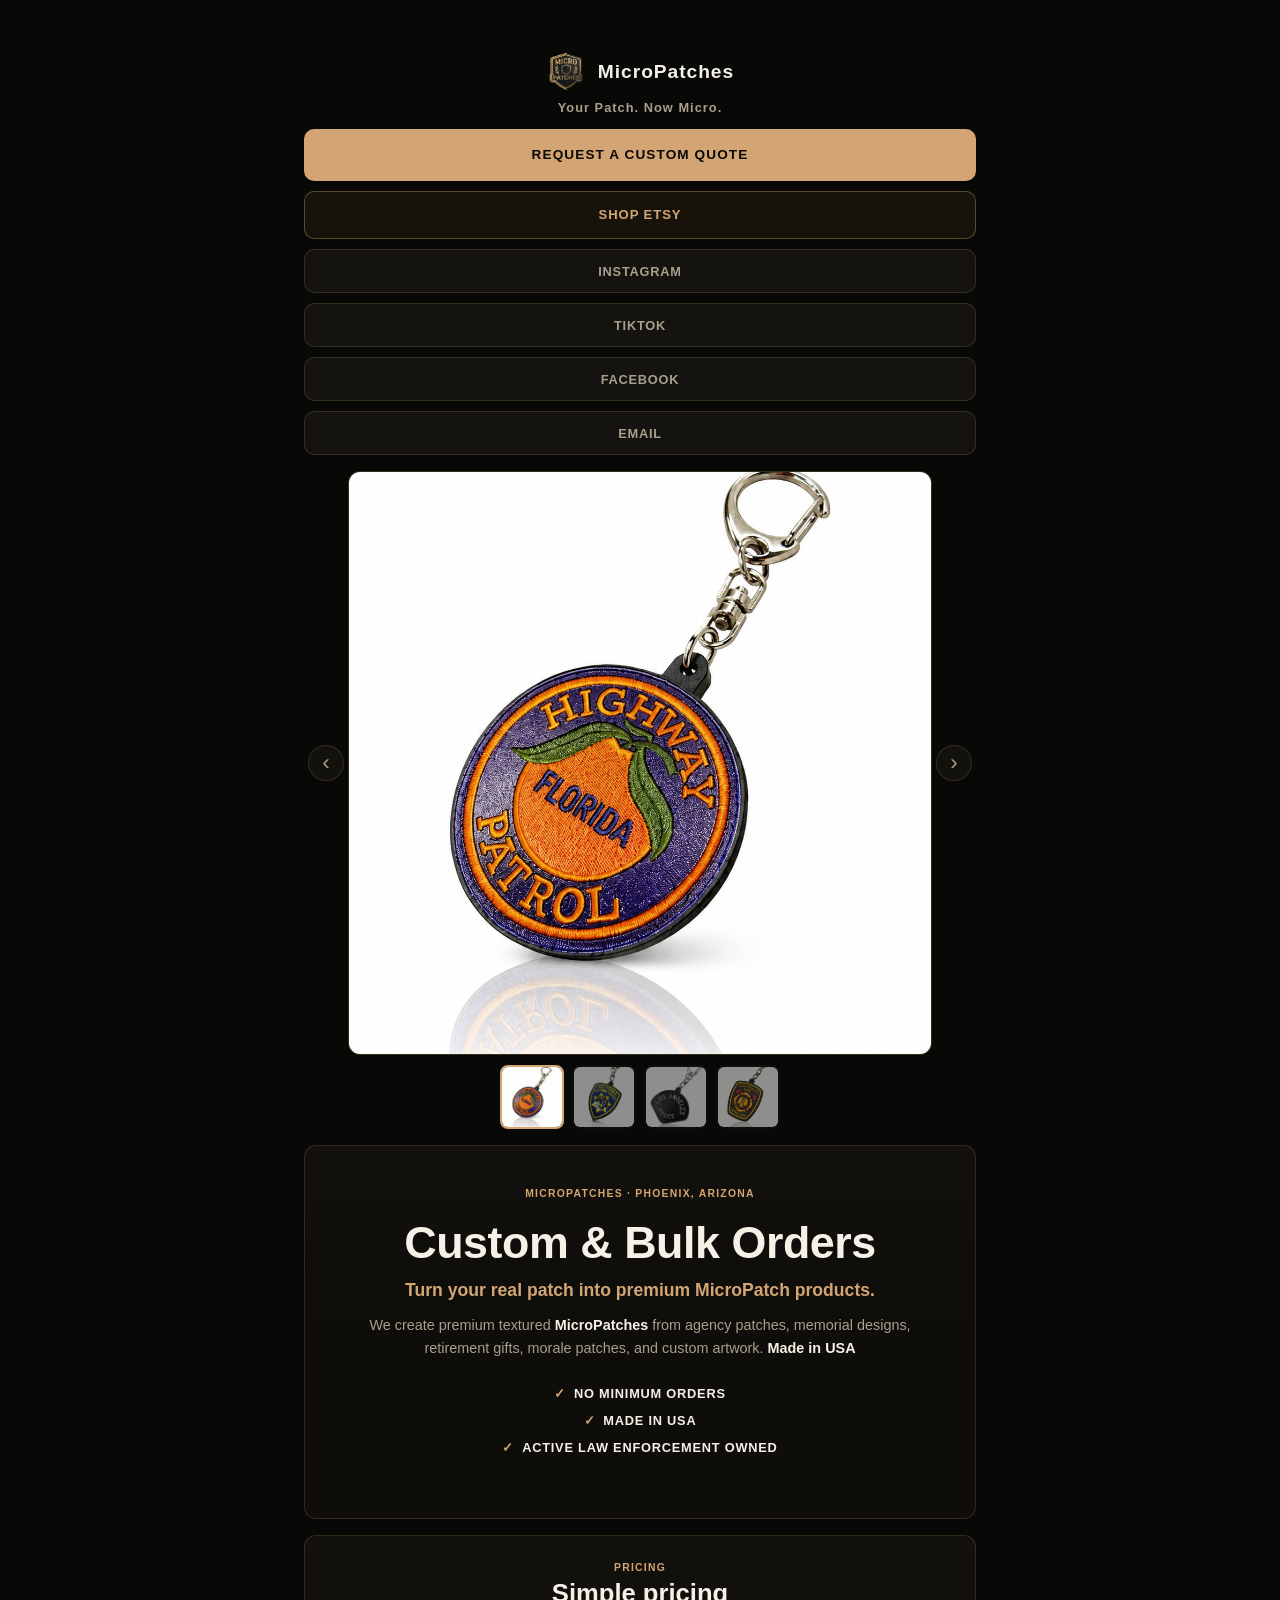
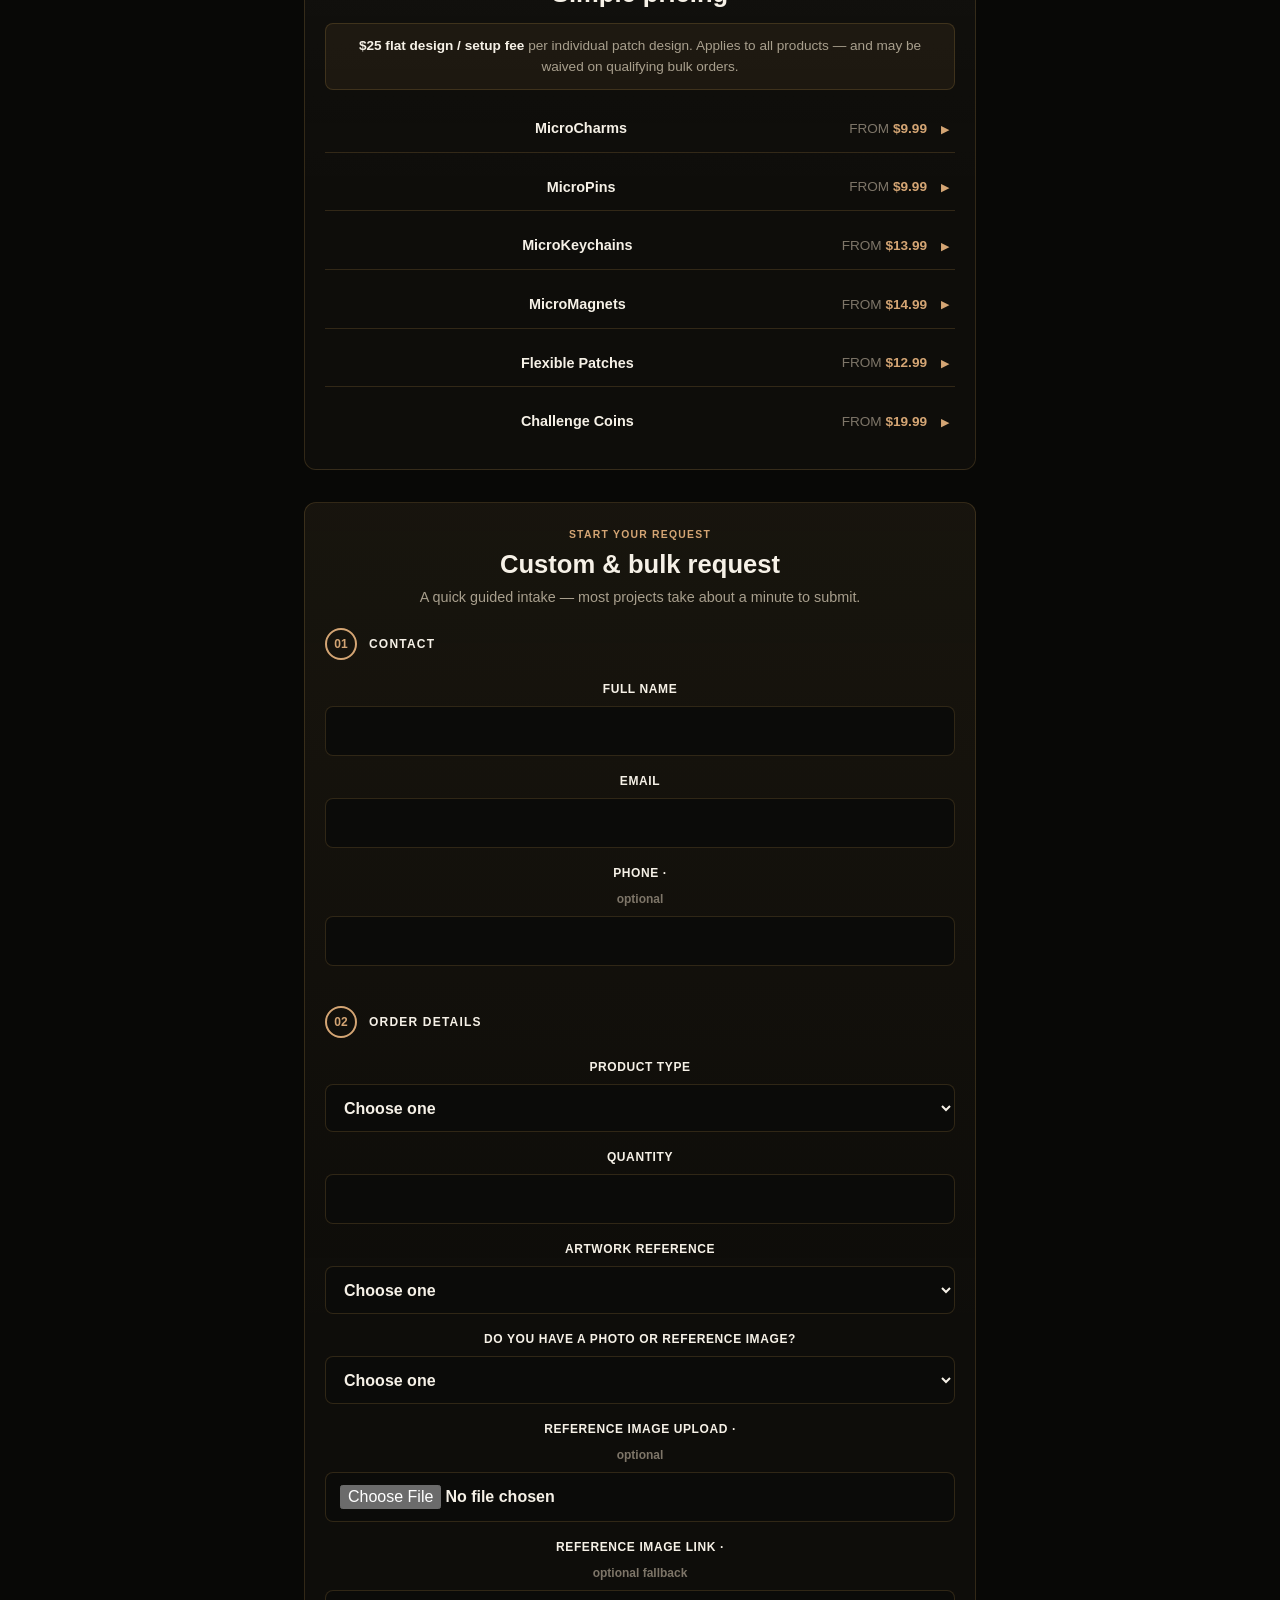
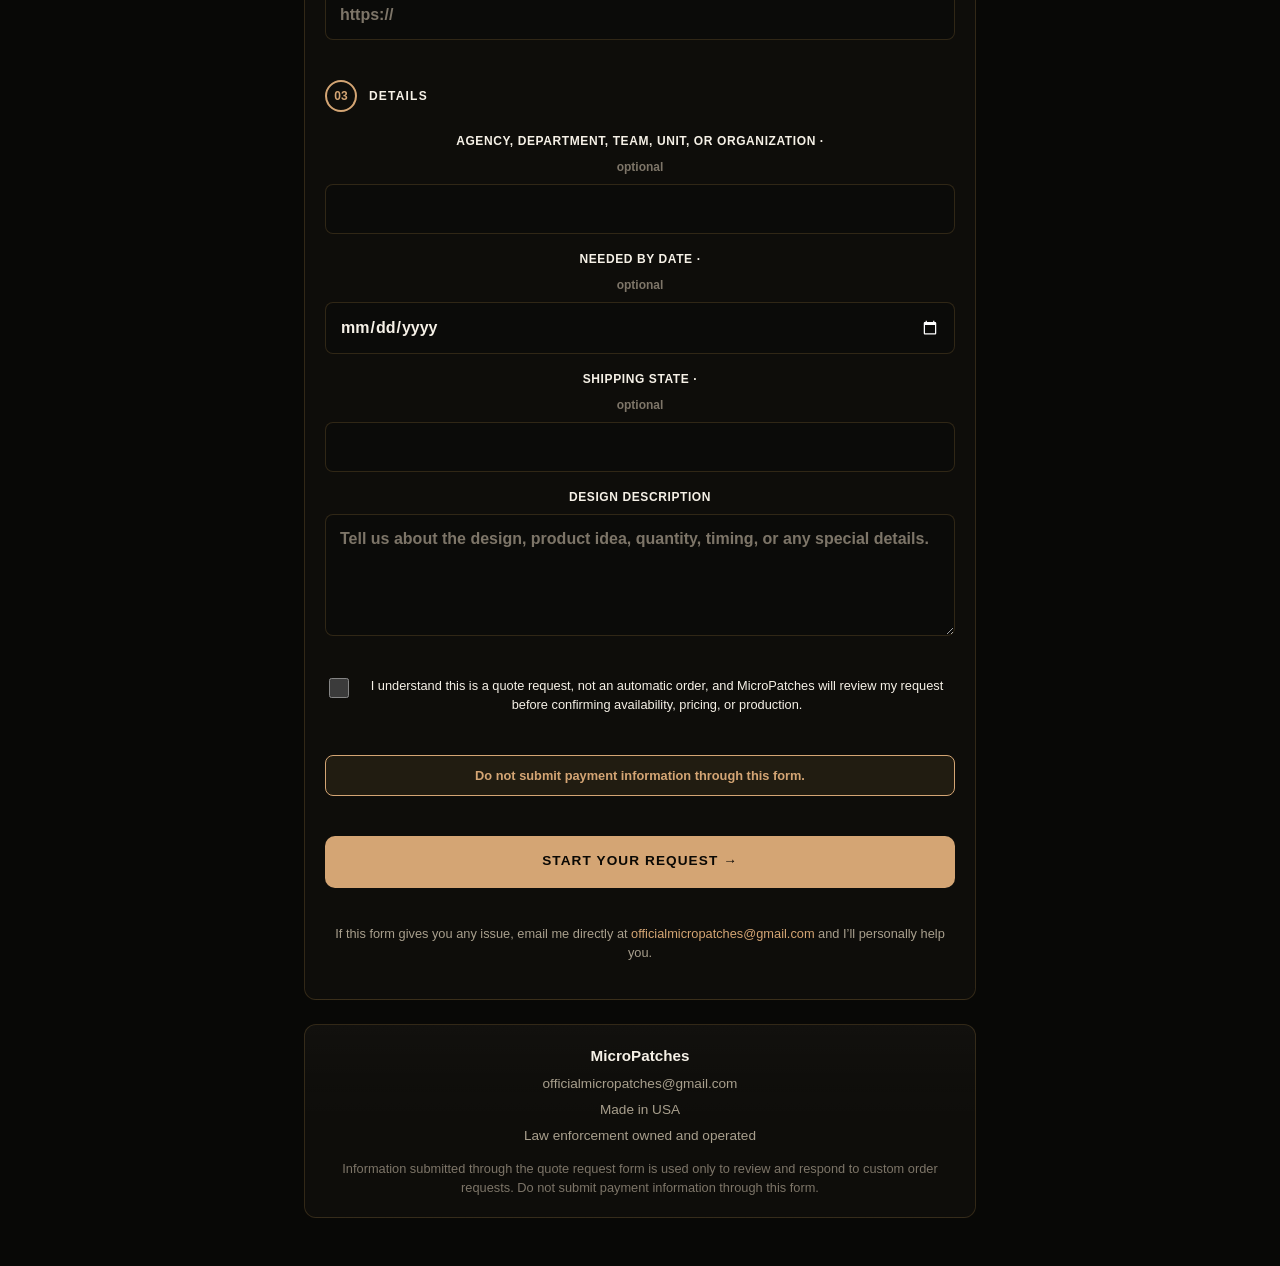
==== commit f8529a00: "Fix: Update hardcoded pricing and sizing in HTML - Flexible Patches: Change 4.99 → 2.99 starting pri" ====
--- a/index.html
+++ b/index.html
@@ -137,13 +137,13 @@
               <span class="item-name">Flexible Patches</span>
             </div>
             <div class="item-right">
-              <span class="item-price">FROM <strong>$14.99</strong></span>
-              <span class="item-chevron">▶</span>
-            </div>
-          </div>
-          <div class="pricing-item-details" hidden>
-            <p class="item-description">Flexible embroidered patch with Velcro backing</p>
-            <p class="item-size">Small: 45 × 45 mm (1.8" × 1.8")<br>Medium: 65 × 65 mm (2.6" × 2.6")<br>Replica size: varies by patch</p>
+              <span class="item-price">FROM <strong>$12.99</strong></span>
+              <span class="item-chevron">▶</span>
+            </div>
+          </div>
+          <div class="pricing-item-details" hidden>
+            <p class="item-description">Flexible raised texture patch with custom backing</p>
+            <p class="item-size">Small: 55mm | Medium: 65mm | Replica: size varies by patch</p>
           </div>
         </div>
         <div class="pricing-item" role="button" tabindex="0">
@@ -158,7 +158,7 @@
           </div>
           <div class="pricing-item-details" hidden>
             <p class="item-description">Collectible commemorative coin with raised edges</p>
-            <p class="item-size">30 mm diameter (1.2" diameter)</p>
+            <p class="item-size">45 mm diameter (1.77 in)</p>
           </div>
         </div>
       </div>
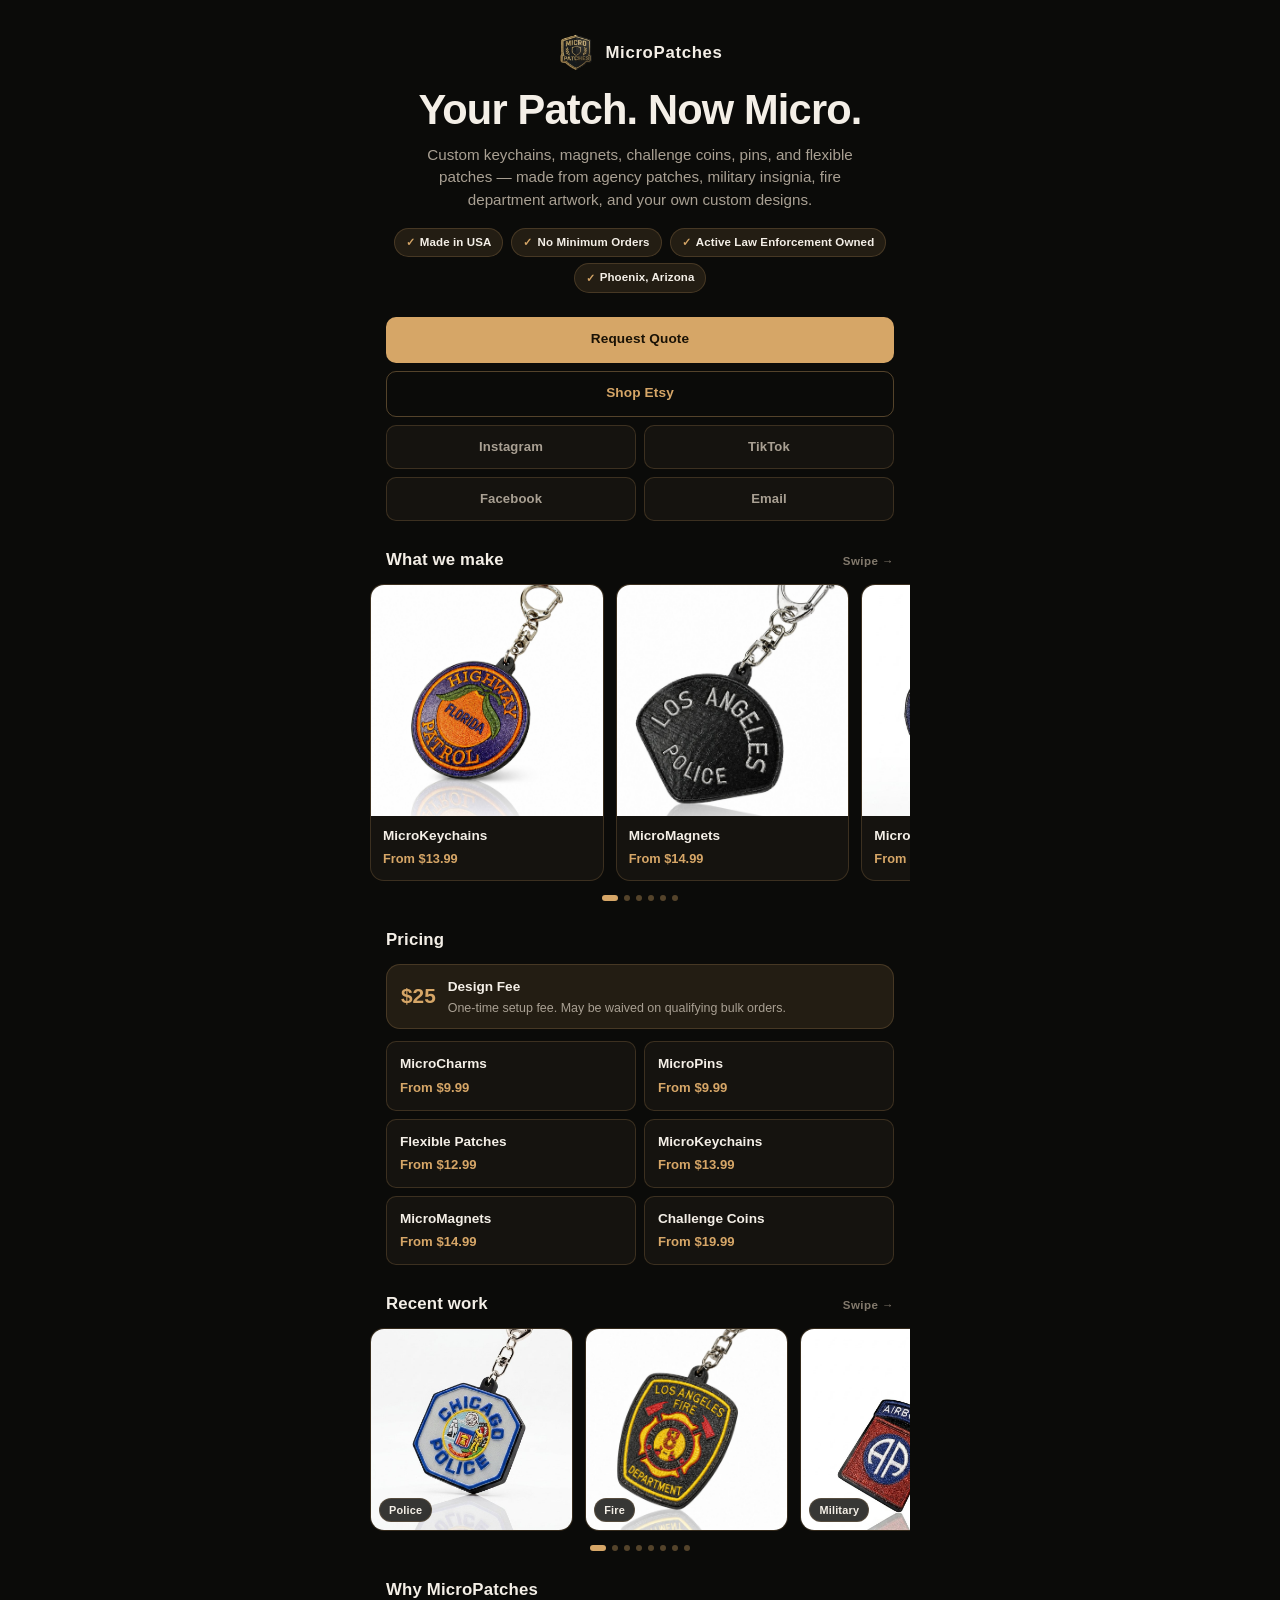
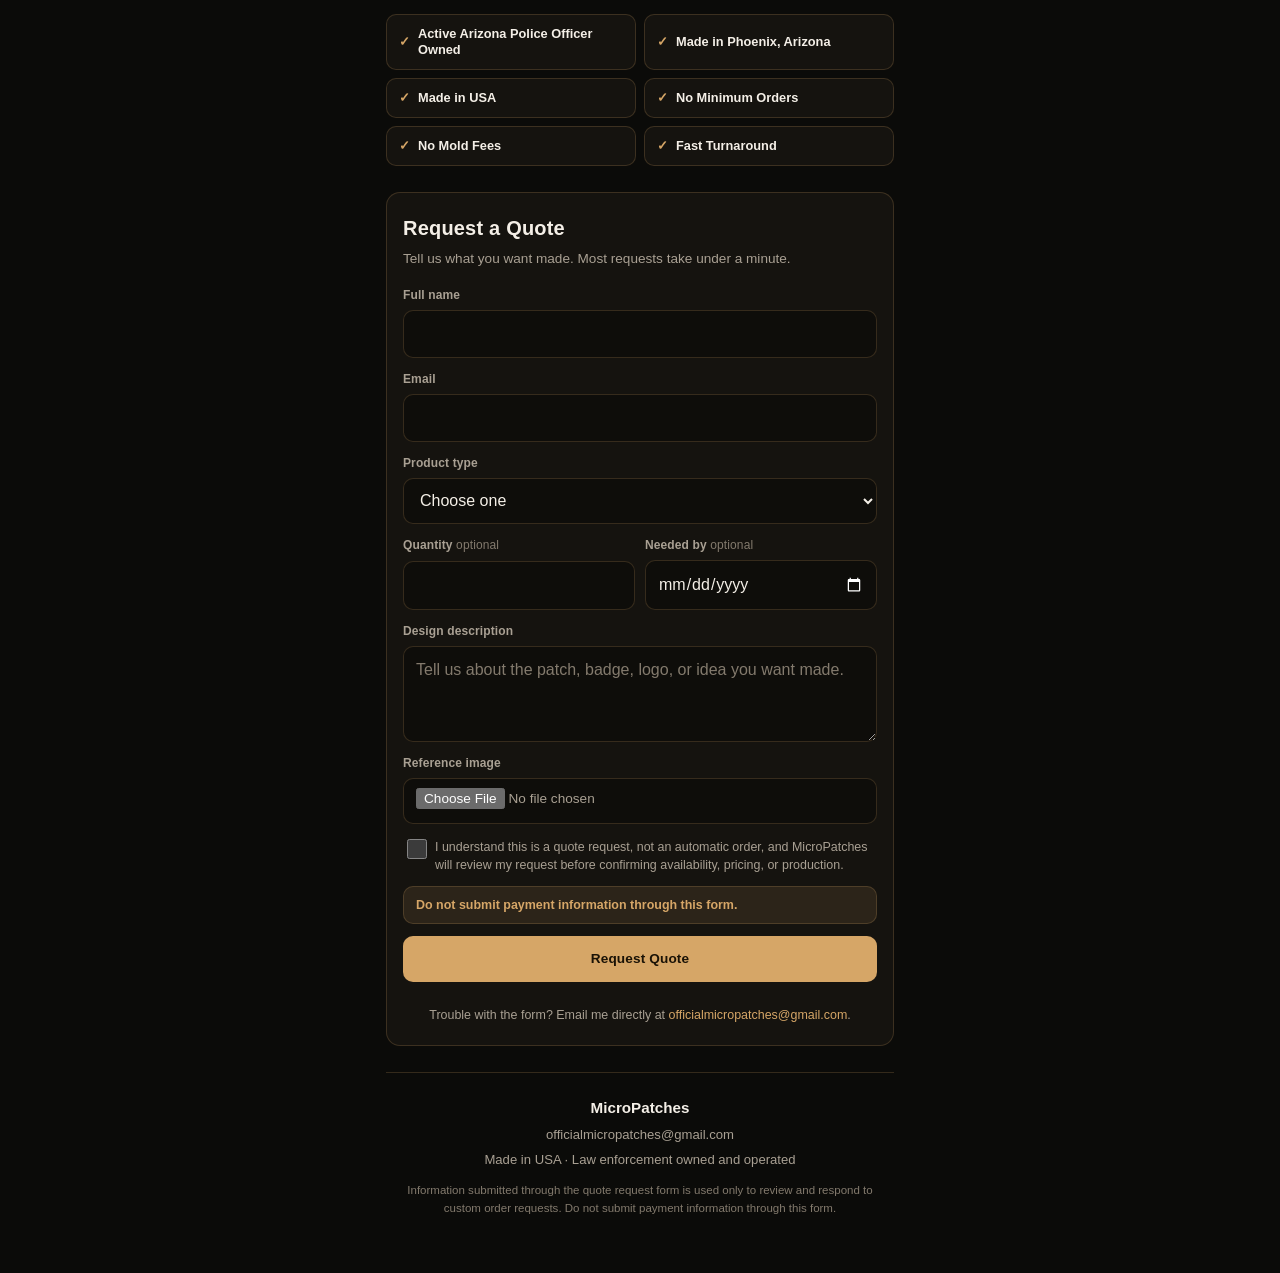
==== commit abc85283: "Redesign link-in-bio page as premium social conversion page Restructure the page around a mobile-fir" ====
--- a/index.html
+++ b/index.html
@@ -4,255 +4,123 @@
 <meta charset="utf-8">
 <meta name="viewport" content="width=device-width, initial-scale=1">
 <title>MicroPatches | Custom Raised Texture Products</title>
-<meta name="description" content="MicroPatches creates USA made custom raised texture MicroKeychains, MicroMagnets, MicroCharms, MicroPins, Flexible Patch style products, and Challenge Coin style products.">
-<meta name="theme-color" content="#080806">
+<meta name="description" content="MicroPatches turns real patches and artwork into custom MicroKeychains, MicroMagnets, MicroPins, MicroCharms, flexible patches, and challenge coins. USA made, no minimums.">
+<meta name="theme-color" content="#0B0B09">
 <meta property="og:type" content="website">
 <meta property="og:title" content="MicroPatches - Your Patch. Now Micro.">
-<meta property="og:description" content="No minimums, no mold fee, USA made custom raised texture products for public safety, military, teams, supporters, and collectors.">
+<meta property="og:description" content="USA made custom keychains, magnets, pins, charms, flexible patches, and challenge coins. No minimums. Active law enforcement owned.">
 <meta property="og:image" content="assets/preview/social_preview.svg">
 <meta name="twitter:card" content="summary_large_image">
 <meta name="twitter:title" content="MicroPatches - Your Patch. Now Micro.">
 <meta name="twitter:description" content="USA made raised texture custom products with no minimums and clear pricing.">
 <meta name="twitter:image" content="assets/preview/social_preview.svg">
 <link rel="icon" href="assets/favicon/favicon.svg" type="image/svg+xml">
-<link rel="stylesheet" href="styles.css?v=20260604-hotfix">
+<link rel="stylesheet" href="styles.css?v=20260604-redesign">
 </head>
 <body>
 <a class="skip-link" href="#main">Skip to content</a>
 
 <div class="page-shell">
-  <header class="site-header">
-    <div class="header-content">
-      <img class="brand-logo" data-config-img="logo" src="assets/logo/micropatches_logo.png" alt="MicroPatches logo">
-      <h1 data-config-text="business.name">MICROPATCHES</h1>
-    </div>
-    <p class="header-tagline" data-config-text="business.tagline">Your Patch. Now Micro.</p>
-  </header>
-
   <main id="main">
 
-    <!-- Link-in-bio navigation buttons -->
+    <!-- Hero -->
+    <header class="hero">
+      <div class="hero-brand">
+        <img class="brand-logo" data-config-img="logo" src="assets/logo/micropatches_logo.png" alt="MicroPatches logo">
+        <span class="brand-name" data-config-text="business.name">MicroPatches</span>
+      </div>
+      <h1 class="hero-headline" data-config-text="hero.headline">Your Patch. Now Micro.</h1>
+      <p class="hero-sub" data-config-text="hero.subheadline">
+        Custom keychains, magnets, challenge coins, pins, and flexible patches — made from agency patches, military insignia, fire department artwork, and your own custom designs.
+      </p>
+      <ul class="trust-row" data-config="trustRow" aria-label="MicroPatches highlights"></ul>
+    </header>
+
+    <!-- Primary buttons -->
     <nav class="link-nav" aria-label="MicroPatches quick links">
       <div data-config="mainButtons"></div>
     </nav>
 
-    <!-- Product photo gallery -->
-    <section class="gallery-section" aria-label="Product photos">
-      <div data-config="gallery"></div>
-    </section>
-
-    <!-- Hero / About -->
-    <section class="hero-section">
-      <div class="hero-inner">
-        <p class="location-label">MICROPATCHES · PHOENIX, ARIZONA</p>
-        <h2 class="hero-headline">Custom &amp; Bulk Orders</h2>
-        <p class="hero-description">Turn your real patch into premium MicroPatch products.</p>
-        <p class="hero-subtext">
-          We create premium textured <strong data-config-text="business.name">MicroPatches</strong> from agency patches, memorial designs, retirement gifts, morale patches, and custom artwork. <strong data-config-text="business.madeIn">Made in USA.</strong>
-        </p>
+    <!-- Product showcase -->
+    <section class="block showcase" aria-label="Products">
+      <div class="block-head">
+        <h2 data-config-text="productShowcase.heading">What we make</h2>
+        <span class="swipe-hint">Swipe →</span>
       </div>
-
-      <ul class="trust-indicators">
-        <li><span class="check">✓</span> NO MINIMUM ORDERS</li>
-        <li><span class="check">✓</span> MADE IN USA</li>
-        <li><span class="check">✓</span> ACTIVE LAW ENFORCEMENT OWNED</li>
-      </ul>
+      <div class="swipe-rail" data-config="productShowcase"></div>
+      <div class="swipe-dots" data-dots-for="productShowcase" aria-hidden="true"></div>
     </section>
 
     <!-- Pricing -->
-    <section class="pricing-simple">
-      <div class="pricing-header">
-        <span class="pricing-label">PRICING</span>
-        <h3 class="pricing-title">Simple pricing</h3>
+    <section class="block" aria-label="Pricing">
+      <div class="block-head">
+        <h2 data-config-text="pricingCards.heading">Pricing</h2>
       </div>
-
-      <div class="pricing-note">
-        <p><strong>$25 flat design / setup fee</strong> per individual patch design. Applies to all products — and may be waived on qualifying bulk orders.</p>
-      </div>
-
-      <div class="pricing-list">
-        <div class="pricing-item" role="button" tabindex="0">
-          <div class="pricing-item-header">
-            <div class="item-name-section">
-              <span class="item-name">MicroCharms</span>
-            </div>
-            <div class="item-right">
-              <span class="item-price">FROM <strong>$9.99</strong></span>
-              <span class="item-chevron">▶</span>
-            </div>
-          </div>
-          <div class="pricing-item-details" hidden>
-            <p class="item-description">Charm for Croc shoes and accessories</p>
-            <p class="item-size">25 × 25 mm (1" × 1")</p>
-          </div>
-        </div>
-        <div class="pricing-item" role="button" tabindex="0">
-          <div class="pricing-item-header">
-            <div class="item-name-section">
-              <span class="item-name">MicroPins</span>
-            </div>
-            <div class="item-right">
-              <span class="item-price">FROM <strong>$9.99</strong></span>
-              <span class="item-chevron">▶</span>
-            </div>
-          </div>
-          <div class="pricing-item-details" hidden>
-            <p class="item-description">Small lapel pin for jackets and uniforms</p>
-            <p class="item-size">20 × 20 mm (0.79" × 0.79")</p>
-          </div>
-        </div>
-        <div class="pricing-item" role="button" tabindex="0">
-          <div class="pricing-item-header">
-            <div class="item-name-section">
-              <span class="item-name">MicroKeychains</span>
-            </div>
-            <div class="item-right">
-              <span class="item-price">FROM <strong>$13.99</strong></span>
-              <span class="item-chevron">▶</span>
-            </div>
-          </div>
-          <div class="pricing-item-details" hidden>
-            <p class="item-description">Mini keychain attachment with raised texture</p>
-            <p class="item-size">45 × 45 mm (1.8" × 1.8")</p>
-          </div>
-        </div>
-        <div class="pricing-item" role="button" tabindex="0">
-          <div class="pricing-item-header">
-            <div class="item-name-section">
-              <span class="item-name">MicroMagnets</span>
-            </div>
-            <div class="item-right">
-              <span class="item-price">FROM <strong>$14.99</strong></span>
-              <span class="item-chevron">▶</span>
-            </div>
-          </div>
-          <div class="pricing-item-details" hidden>
-            <p class="item-description">Strong magnet for vehicles and lockers</p>
-            <p class="item-size">65 × 65 mm (2.6" × 2.6")</p>
-          </div>
-        </div>
-        <div class="pricing-item" role="button" tabindex="0">
-          <div class="pricing-item-header">
-            <div class="item-name-section">
-              <span class="item-name">Flexible Patches</span>
-            </div>
-            <div class="item-right">
-              <span class="item-price">FROM <strong>$12.99</strong></span>
-              <span class="item-chevron">▶</span>
-            </div>
-          </div>
-          <div class="pricing-item-details" hidden>
-            <p class="item-description">Flexible raised texture patch with custom backing</p>
-            <p class="item-size">Small: 55mm | Medium: 65mm | Replica: size varies by patch</p>
-          </div>
-        </div>
-        <div class="pricing-item" role="button" tabindex="0">
-          <div class="pricing-item-header">
-            <div class="item-name-section">
-              <span class="item-name">Challenge Coins</span>
-            </div>
-            <div class="item-right">
-              <span class="item-price">FROM <strong>$19.99</strong></span>
-              <span class="item-chevron">▶</span>
-            </div>
-          </div>
-          <div class="pricing-item-details" hidden>
-            <p class="item-description">Collectible commemorative coin with raised edges</p>
-            <p class="item-size">45 mm diameter (1.77 in)</p>
-          </div>
-        </div>
-      </div>
+      <div data-config="designFee"></div>
+      <div class="price-grid" data-config="pricingCards"></div>
     </section>
 
-    <!-- Quote Form -->
-    <section class="cta-section" id="quote">
-      <div class="cta-header">
-        <span class="cta-label">START YOUR REQUEST</span>
-        <h3 class="cta-title">Custom &amp; bulk request</h3>
-        <p class="cta-description">A quick guided intake — most projects take about a minute to submit.</p>
+    <!-- Recent projects -->
+    <section class="block" aria-label="Recent work">
+      <div class="block-head">
+        <h2 data-config-text="recentProjects.heading">Recent work</h2>
+        <span class="swipe-hint">Swipe →</span>
+      </div>
+      <div class="swipe-rail projects-rail" data-config="recentProjects"></div>
+      <div class="swipe-dots" data-dots-for="recentProjects" aria-hidden="true"></div>
+    </section>
+
+    <!-- Trust badges -->
+    <section class="block trust-block" aria-label="Why MicroPatches">
+      <div class="block-head">
+        <h2 data-config-text="trustBadges.heading">Why MicroPatches</h2>
+      </div>
+      <ul class="trust-grid" data-config="trustBadges"></ul>
+    </section>
+
+    <!-- Quote form -->
+    <section class="block form-block" id="quote">
+      <div class="block-head">
+        <h2>Request a Quote</h2>
+        <p class="form-intro">Tell us what you want made. Most requests take under a minute.</p>
       </div>
 
       <form class="quote-form" id="quoteForm" novalidate>
-        <div class="form-section">
-          <div class="form-section-header">
-            <span class="form-step">01</span>
-            <h4 class="form-section-title">CONTACT</h4>
-          </div>
+        <label class="field">
+          <span class="field-label">Full name</span>
+          <input name="customer_name" type="text" autocomplete="name" required>
+        </label>
 
-          <label>
-            FULL NAME
-            <input name="customer_name" type="text" autocomplete="name" required>
+        <label class="field">
+          <span class="field-label">Email</span>
+          <input name="customer_email" type="email" autocomplete="email" required>
+        </label>
+
+        <label class="field">
+          <span class="field-label">Product type</span>
+          <select name="product_type" id="productType" required></select>
+        </label>
+
+        <div class="field-row">
+          <label class="field">
+            <span class="field-label">Quantity <span class="optional">optional</span></span>
+            <input name="quantity" type="number" min="1" inputmode="numeric">
           </label>
-          <label>
-            EMAIL
-            <input name="customer_email" type="email" autocomplete="email" required>
-          </label>
-          <label>
-            PHONE · <span class="optional">optional</span>
-            <input name="phone" type="tel" autocomplete="tel">
+          <label class="field">
+            <span class="field-label">Needed by <span class="optional">optional</span></span>
+            <input name="needed_by_date" type="date">
           </label>
         </div>
 
-        <div class="form-section">
-          <div class="form-section-header">
-            <span class="form-step">02</span>
-            <h4 class="form-section-title">ORDER DETAILS</h4>
-          </div>
+        <label class="field">
+          <span class="field-label">Design description</span>
+          <textarea name="additional_details" rows="3" placeholder="Tell us about the patch, badge, logo, or idea you want made." required></textarea>
+        </label>
 
-          <label>
-            PRODUCT TYPE
-            <select name="product_type" id="productType" required></select>
-          </label>
-          <label>
-            QUANTITY
-            <input name="quantity" type="number" min="1" inputmode="numeric" required>
-          </label>
-          <label>
-            ARTWORK REFERENCE
-            <select name="artwork_reference_type" id="artworkReferenceType" required></select>
-          </label>
-          <label>
-            DO YOU HAVE A PHOTO OR REFERENCE IMAGE?
-            <select name="has_reference_image" id="hasReferenceImage">
-              <option value="">Choose one</option>
-              <option>Yes, I can upload one</option>
-              <option>Yes, I can provide a link</option>
-              <option>No, I need help explaining the idea</option>
-            </select>
-          </label>
-          <label>
-            REFERENCE IMAGE UPLOAD · <span class="optional">optional</span>
-            <input name="reference_image" type="file" accept="image/png,image/jpeg,image/webp,image/heic,image/heif,application/pdf">
-          </label>
-          <label>
-            REFERENCE IMAGE LINK · <span class="optional">optional fallback</span>
-            <input name="reference_image_link" type="url" placeholder="https://">
-          </label>
-        </div>
-
-        <div class="form-section">
-          <div class="form-section-header">
-            <span class="form-step">03</span>
-            <h4 class="form-section-title">DETAILS</h4>
-          </div>
-
-          <label>
-            AGENCY, DEPARTMENT, TEAM, UNIT, OR ORGANIZATION · <span class="optional">optional</span>
-            <input name="organization" type="text">
-          </label>
-          <label>
-            NEEDED BY DATE · <span class="optional">optional</span>
-            <input name="needed_by_date" type="date">
-          </label>
-          <label>
-            SHIPPING STATE · <span class="optional">optional</span>
-            <input name="shipping_state" type="text" maxlength="40" autocomplete="address-level1">
-          </label>
-          <label>
-            DESIGN DESCRIPTION
-            <textarea name="additional_details" rows="4" placeholder="Tell us about the design, product idea, quantity, timing, or any special details." required></textarea>
-          </label>
-        </div>
+        <label class="field">
+          <span class="field-label">Reference image</span>
+          <input name="reference_image" type="file" accept="image/png,image/jpeg,image/webp,image/heic,image/heif,application/pdf" required>
+        </label>
 
         <label class="consent">
           <input name="quote_request_consent" type="checkbox" required>
@@ -261,28 +129,28 @@
 
         <p class="warning" data-config-text="quoteForm.warning">Do not submit payment information through this form.</p>
 
-        <button class="cta-button primary full-width" type="submit">START YOUR REQUEST →</button>
+        <button class="btn btn-primary btn-full" type="submit">Request Quote</button>
         <p class="form-status" id="formStatus" role="status" aria-live="polite"></p>
       </form>
 
       <div id="formSuccess" class="form-success" style="display:none;" role="status" aria-live="polite">
-        <p>Thanks for reaching out. I received your custom request and will follow up as soon as possible.</p>
+        <p>Thanks for reaching out. I received your request and will follow up as soon as possible.</p>
       </div>
-      <p class="form-fallback">If this form gives you any issue, email me directly at <a href="mailto:officialmicropatches@gmail.com">officialmicropatches@gmail.com</a> and I&#8217;ll personally help you.</p>
+      <p class="form-fallback">Trouble with the form? Email me directly at <a data-config-link="email" href="mailto:officialmicropatches@gmail.com">officialmicropatches@gmail.com</a>.</p>
     </section>
   </main>
 
   <footer class="site-footer">
-    <div class="footer-content">
-      <strong data-config-text="business.name">MICROPATCHES</strong>
-      <a data-config-link="email" href="mailto:officialmicropatches@gmail.com">officialmicropatches@gmail.com</a>
-      <span data-config-text="business.madeIn">Made in USA</span>
-      <span data-config-text="business.ownerNote">Law enforcement owned and operated</span>
-    </div>
+    <strong data-config-text="business.name">MicroPatches</strong>
+    <a data-config-link="email" href="mailto:officialmicropatches@gmail.com">officialmicropatches@gmail.com</a>
+    <span><span data-config-text="business.madeIn">Made in USA</span> · <span data-config-text="business.ownerNote">Law enforcement owned and operated</span></span>
     <p class="privacy" data-config-text="footer.privacyNote">Information submitted through the quote request form is used only to review and respond to custom order requests. Do not submit payment information through this form.</p>
   </footer>
 </div>
 
-<script src="script.js?v=20260604-hotfix" defer></script>
+<!-- Sticky mobile CTA -->
+<a class="sticky-cta" href="#quote" aria-label="Request a quote">Request Quote</a>
+
+<script src="script.js?v=20260604-redesign" defer></script>
 </body>
 </html>
--- a/styles.css
+++ b/styles.css
@@ -1,27 +1,23 @@
 :root {
-  --bg: #080806;
-  --surface: #14130f;
-  --surface-2: #191711;
-  --field: #0b0b09;
-  --ink: #f6f1e7;
-  --muted: #a89f8d;
-  --quiet: #7d7568;
-  --gold: #c4984e;
-  --gold-bright: #d4a574;
-  --line: rgba(196, 152, 78, 0.2);
-  --line-strong: rgba(212, 175, 95, 0.35);
-  --shadow: 0 20px 48px rgba(0, 0, 0, 0.35);
-  --radius: 12px;
+  --bg: #0B0B09;
+  --card: #15130F;
+  --card-2: #1b1813;
+  --field: #0e0d0a;
+  --accent: #D6A667;
+  --accent-soft: rgba(214, 166, 103, 0.12);
+  --ink: #F4EFE7;
+  --muted: #A9A093;
+  --quiet: #837a6d;
+  --line: rgba(214, 166, 103, 0.20);
+  --line-strong: rgba(214, 166, 103, 0.36);
+  --radius: 14px;
+  --radius-sm: 10px;
   color-scheme: dark;
 }
 
-* {
-  box-sizing: border-box;
-}
-
-html {
-  scroll-behavior: smooth;
-}
+* { box-sizing: border-box; }
+
+html { scroll-behavior: smooth; }
 
 body {
   margin: 0;
@@ -30,770 +26,533 @@
   font-family: -apple-system, BlinkMacSystemFont, "Segoe UI", Roboto, Helvetica, Arial, sans-serif;
   line-height: 1.5;
   overflow-x: hidden;
-}
-
-a {
-  color: inherit;
-  text-decoration: none;
-}
-
-img {
-  display: block;
-  max-width: 100%;
-}
-
-button, input, select, textarea {
-  font: inherit;
-}
-
-.skip-link {
-  left: 1rem;
-  position: absolute;
-  top: -4rem;
-  z-index: 20;
-}
-
-.skip-link:focus {
-  top: 1rem;
-}
+  -webkit-font-smoothing: antialiased;
+}
+
+a { color: inherit; text-decoration: none; }
+img { display: block; max-width: 100%; }
+button, input, select, textarea { font: inherit; }
+
+.skip-link { position: absolute; left: 1rem; top: -4rem; z-index: 30; }
+.skip-link:focus { top: 1rem; }
 
 .page-shell {
   margin: 0 auto;
-  max-width: 720px;
-  padding: 16px 16px 32px;
-}
-
-/* Header */
-.site-header {
-  padding: 20px 0 8px;
-  margin-bottom: 4px;
+  max-width: 540px;
+  padding: 16px 16px 96px;
+}
+
+/* ---------- Hero ---------- */
+.hero {
   text-align: center;
-}
-
-.header-content {
-  display: flex;
-  align-items: center;
+  padding: 18px 6px 6px;
+}
+
+.hero-brand {
+  display: inline-flex;
+  align-items: center;
+  gap: 10px;
+  margin-bottom: 16px;
+}
+
+.brand-logo { width: 38px; height: 38px; flex-shrink: 0; }
+
+.brand-name {
+  font-size: 1.05rem;
+  font-weight: 800;
+  letter-spacing: 0.04em;
+  color: var(--ink);
+}
+
+.hero-headline {
+  margin: 0 0 12px;
+  font-size: clamp(2rem, 9vw, 2.6rem);
+  font-weight: 800;
+  line-height: 1.05;
+  letter-spacing: -0.02em;
+}
+
+.hero-sub {
+  margin: 0 auto 16px;
+  max-width: 30rem;
+  font-size: 0.95rem;
+  color: var(--muted);
+  line-height: 1.5;
+}
+
+.trust-row {
+  list-style: none;
+  margin: 0;
+  padding: 0;
+  display: flex;
+  flex-wrap: wrap;
   justify-content: center;
+  gap: 6px 8px;
+}
+
+.trust-row li {
+  display: inline-flex;
+  align-items: center;
+  gap: 5px;
+  font-size: 0.72rem;
+  font-weight: 600;
+  letter-spacing: 0.01em;
+  color: var(--ink);
+  background: var(--accent-soft);
+  border: 1px solid var(--line);
+  border-radius: 999px;
+  padding: 5px 11px;
+}
+
+.trust-row li::before {
+  content: "✓";
+  color: var(--accent);
+  font-weight: 800;
+  font-size: 0.7rem;
+}
+
+/* ---------- Primary buttons ---------- */
+.link-nav { margin: 18px 0 26px; }
+
+.link-nav > div { display: grid; gap: 8px; }
+
+.social-grid {
+  display: grid;
+  grid-template-columns: repeat(2, 1fr);
+  gap: 8px;
+}
+
+.btn {
+  display: inline-flex;
+  align-items: center;
+  justify-content: center;
+  width: 100%;
+  min-height: 46px;
+  padding: 11px 18px;
+  font-size: 0.85rem;
+  font-weight: 700;
+  letter-spacing: 0.01em;
+  border-radius: var(--radius-sm);
+  border: 1px solid transparent;
+  cursor: pointer;
+  transition: background 160ms ease, border-color 160ms ease, transform 160ms ease, color 160ms ease;
+}
+
+.btn-primary {
+  background: var(--accent);
+  color: #1a1206;
+  font-weight: 800;
+}
+.btn-primary:hover, .btn-primary:focus-visible { background: #e2b87f; transform: translateY(-1px); }
+
+.btn-secondary {
+  background: transparent;
+  color: var(--accent);
+  border-color: var(--line-strong);
+}
+.btn-secondary:hover, .btn-secondary:focus-visible { background: var(--accent-soft); border-color: var(--accent); }
+
+.btn-ghost {
+  background: var(--card);
+  color: var(--muted);
+  border-color: var(--line);
+  min-height: 44px;
+  font-size: 0.82rem;
+  font-weight: 600;
+}
+.btn-ghost:hover, .btn-ghost:focus-visible { background: var(--card-2); color: var(--ink); border-color: var(--line-strong); }
+
+.btn-full { width: 100%; }
+
+/* ---------- Section blocks ---------- */
+.block { margin-bottom: 26px; }
+
+.block-head {
+  display: flex;
+  align-items: baseline;
+  justify-content: space-between;
   gap: 12px;
-}
-
-.brand-logo {
-  width: 40px;
-  height: 40px;
+  margin-bottom: 12px;
+}
+
+.block-head h2 {
+  margin: 0;
+  font-size: 1.05rem;
+  font-weight: 700;
+  letter-spacing: 0.01em;
+  color: var(--ink);
+}
+
+.swipe-hint {
+  font-size: 0.72rem;
+  font-weight: 600;
+  color: var(--quiet);
+  letter-spacing: 0.04em;
+  white-space: nowrap;
+}
+
+/* ---------- Horizontal swipe rails ---------- */
+.swipe-rail {
+  display: grid;
+  grid-auto-flow: column;
+  grid-auto-columns: 46%;
+  gap: 12px;
+  overflow-x: auto;
+  scroll-snap-type: x mandatory;
+  -webkit-overflow-scrolling: touch;
+  scrollbar-width: none;
+  padding-bottom: 4px;
+  margin: 0 -16px;
+  padding-left: 16px;
+  padding-right: 16px;
+}
+.swipe-rail::-webkit-scrollbar { display: none; }
+
+.swipe-card {
+  scroll-snap-align: start;
+  background: var(--card);
+  border: 1px solid var(--line);
+  border-radius: var(--radius);
+  overflow: hidden;
+  display: flex;
+  flex-direction: column;
+}
+
+.swipe-card .card-img {
+  aspect-ratio: 1 / 1;
+  width: 100%;
+  object-fit: cover;
+  background: var(--field);
+}
+
+.swipe-card .card-body {
+  padding: 10px 12px 12px;
+}
+
+.swipe-card .card-name {
+  display: block;
+  font-size: 0.85rem;
+  font-weight: 700;
+  color: var(--ink);
+}
+
+.swipe-card .card-price {
+  display: block;
+  margin-top: 2px;
+  font-size: 0.8rem;
+  font-weight: 700;
+  color: var(--accent);
+}
+
+/* Recent projects rail — slightly smaller cards with a category tag */
+.projects-rail { grid-auto-columns: 40%; }
+
+.project-card {
+  scroll-snap-align: start;
+  position: relative;
+  border-radius: var(--radius);
+  overflow: hidden;
+  border: 1px solid var(--line);
+  aspect-ratio: 1 / 1;
+  background: var(--field);
+}
+
+.project-card img { width: 100%; height: 100%; object-fit: cover; }
+
+.project-card .project-tag {
+  position: absolute;
+  left: 8px;
+  bottom: 8px;
+  font-size: 0.68rem;
+  font-weight: 700;
+  letter-spacing: 0.02em;
+  color: var(--ink);
+  background: rgba(11, 11, 9, 0.82);
+  border: 1px solid var(--line);
+  border-radius: 999px;
+  padding: 3px 9px;
+  backdrop-filter: blur(4px);
+}
+
+/* Swipe dots */
+.swipe-dots {
+  display: flex;
+  justify-content: center;
+  gap: 6px;
+  margin-top: 10px;
+}
+
+.swipe-dots span {
+  width: 6px;
+  height: 6px;
+  border-radius: 50%;
+  background: var(--line-strong);
+  transition: background 160ms ease, width 160ms ease;
+}
+
+.swipe-dots span.is-active {
+  background: var(--accent);
+  width: 16px;
+  border-radius: 999px;
+}
+
+/* ---------- Pricing ---------- */
+.design-fee {
+  display: flex;
+  align-items: center;
+  gap: 12px;
+  background: var(--accent-soft);
+  border: 1px solid var(--line);
+  border-radius: var(--radius);
+  padding: 12px 14px;
+  margin-bottom: 12px;
+}
+
+.design-fee .fee-amount {
+  font-size: 1.3rem;
+  font-weight: 800;
+  color: var(--accent);
+  line-height: 1;
   flex-shrink: 0;
 }
 
-.site-header h1 {
+.design-fee .fee-text { display: grid; gap: 2px; }
+.design-fee .fee-title { font-size: 0.85rem; font-weight: 700; color: var(--ink); }
+.design-fee .fee-note { font-size: 0.78rem; color: var(--muted); line-height: 1.35; }
+
+.price-grid {
+  display: grid;
+  grid-template-columns: repeat(2, 1fr);
+  gap: 8px;
+}
+
+.price-card {
+  background: var(--card);
+  border: 1px solid var(--line);
+  border-radius: var(--radius-sm);
+  padding: 12px 13px;
+  display: grid;
+  gap: 3px;
+}
+
+.price-card .pc-name { font-size: 0.85rem; font-weight: 700; color: var(--ink); }
+.price-card .pc-price { font-size: 0.82rem; font-weight: 700; color: var(--accent); }
+
+/* ---------- Trust badges ---------- */
+.trust-grid {
+  list-style: none;
   margin: 0;
-  font-size: 1.2rem;
-  font-weight: 900;
-  letter-spacing: 0.05em;
-  color: var(--ink);
-}
-
-.header-tagline {
-  margin: 6px 0 0;
+  padding: 0;
+  display: grid;
+  grid-template-columns: repeat(2, 1fr);
+  gap: 8px;
+}
+
+.trust-grid li {
+  display: flex;
+  align-items: center;
+  gap: 8px;
+  background: var(--card);
+  border: 1px solid var(--line);
+  border-radius: var(--radius-sm);
+  padding: 11px 12px;
   font-size: 0.8rem;
   font-weight: 600;
-  letter-spacing: 0.08em;
-  color: var(--muted);
-  text-align: center;
-}
-
-/* Link-in-bio nav buttons */
-.link-nav {
-  margin-bottom: 16px;
-}
-
-.link-nav > div {
-  display: grid;
+  color: var(--ink);
+  line-height: 1.25;
+}
+
+.trust-grid li::before {
+  content: "✓";
+  color: var(--accent);
+  font-weight: 800;
+  flex-shrink: 0;
+}
+
+/* ---------- Form ---------- */
+.form-block {
+  background: var(--card);
+  border: 1px solid var(--line);
+  border-radius: var(--radius);
+  padding: 20px 16px;
+  scroll-margin-top: 12px;
+}
+
+.form-block .block-head { display: block; margin-bottom: 16px; }
+.form-block .block-head h2 { font-size: 1.25rem; font-weight: 800; }
+
+.form-intro {
+  margin: 6px 0 0;
+  font-size: 0.85rem;
+  color: var(--muted);
+}
+
+.quote-form { display: grid; gap: 12px; }
+
+.field { display: grid; gap: 6px; }
+
+.field-label {
+  font-size: 0.75rem;
+  font-weight: 700;
+  letter-spacing: 0.01em;
+  color: var(--muted);
+}
+
+.field-label .optional {
+  font-weight: 500;
+  color: var(--quiet);
+}
+
+.field-row {
+  display: grid;
+  grid-template-columns: 1fr 1fr;
   gap: 10px;
-}
-
-.primary-button {
-  display: flex;
-  align-items: center;
-  justify-content: center;
-  width: 100%;
-  min-height: 52px;
-  padding: 14px 20px;
-  background: var(--gold-bright);
-  color: #0a0804;
-  font-size: 0.85rem;
-  font-weight: 900;
-  letter-spacing: 0.08em;
-  text-transform: uppercase;
-  border-radius: 10px;
-  border: none;
-  cursor: pointer;
-  transition: background 180ms ease, transform 180ms ease;
-  text-decoration: none;
-}
-
-.primary-button:hover,
-.primary-button:focus-visible {
-  background: #e8c085;
-  transform: translateY(-2px);
-}
-
-.secondary-button {
-  display: flex;
-  align-items: center;
-  justify-content: center;
-  width: 100%;
-  min-height: 48px;
-  padding: 12px 20px;
-  background: rgba(196, 152, 78, 0.08);
-  color: var(--gold-bright);
-  border: 1px solid var(--line-strong);
-  font-size: 0.82rem;
-  font-weight: 900;
-  letter-spacing: 0.07em;
-  text-transform: uppercase;
-  border-radius: 10px;
-  cursor: pointer;
-  transition: background 180ms ease, border-color 180ms ease, transform 180ms ease;
-  text-decoration: none;
-}
-
-.secondary-button:hover,
-.secondary-button:focus-visible {
-  background: rgba(196, 152, 78, 0.15);
-  border-color: var(--gold-bright);
-  transform: translateY(-1px);
-}
-
-.link-button {
-  display: flex;
-  align-items: center;
-  justify-content: center;
-  width: 100%;
-  min-height: 44px;
-  padding: 10px 20px;
-  background: var(--surface);
-  color: var(--muted);
-  border: 1px solid var(--line);
-  font-size: 0.8rem;
-  font-weight: 700;
-  letter-spacing: 0.06em;
-  text-transform: uppercase;
-  border-radius: 10px;
-  cursor: pointer;
-  transition: background 180ms ease, color 180ms ease, border-color 180ms ease;
-  text-decoration: none;
-}
-
-.link-button:hover,
-.link-button:focus-visible {
-  background: var(--surface-2);
-  color: var(--ink);
-  border-color: var(--line-strong);
-}
-
-/* Gallery */
-.gallery-section {
-  margin-bottom: 16px;
-}
-
-.gallery-carousel {
-  position: relative;
-  display: grid;
-  grid-template-areas:
-    "prev stage next"
-    ".    thumbs .   ";
-  grid-template-columns: 44px 1fr 44px;
-  grid-template-rows: auto auto;
-  gap: 10px 0;
-  align-items: center;
-}
-
-.gallery-stage {
-  grid-area: stage;
-  margin: 0;
-  border-radius: var(--radius);
-  overflow: hidden;
-  background: var(--surface);
-  border: 1px solid var(--line);
-  aspect-ratio: 1 / 1;
-}
-
-.gallery-stage-image {
-  width: 100%;
-  height: 100%;
-  object-fit: cover;
-  display: block;
-  transition: opacity 200ms ease;
-}
-
-.gallery-stage figcaption {
-  display: none;
-}
-
-.gallery-nav {
-  display: flex;
-  align-items: center;
-  justify-content: center;
-  width: 36px;
-  height: 36px;
-  background: rgba(20, 19, 15, 0.85);
-  border: 1px solid var(--line);
-  border-radius: 50%;
-  color: var(--muted);
-  font-size: 1.4rem;
-  line-height: 1;
-  cursor: pointer;
-  transition: background 150ms ease, color 150ms ease, border-color 150ms ease;
-  padding: 0;
-  flex-shrink: 0;
-  justify-self: center;
-}
-
-.gallery-prev {
-  grid-area: prev;
-}
-
-.gallery-next {
-  grid-area: next;
-}
-
-.gallery-nav:hover,
-.gallery-nav:focus-visible {
-  background: var(--surface-2);
-  color: var(--gold-bright);
-  border-color: var(--line-strong);
-}
-
-.gallery-thumbs {
-  grid-area: thumbs;
-  display: flex;
-  gap: 8px;
-  justify-content: center;
-  flex-wrap: wrap;
-  padding: 0 4px;
-}
-
-.gallery-thumb {
-  width: 56px;
-  height: 56px;
-  padding: 0;
-  border: 2px solid transparent;
-  border-radius: 8px;
-  overflow: hidden;
-  cursor: pointer;
-  background: var(--surface);
-  opacity: 0.55;
-  transition: opacity 150ms ease, border-color 150ms ease;
-  flex-shrink: 0;
-}
-
-.gallery-thumb img {
-  width: 100%;
-  height: 100%;
-  object-fit: cover;
-  display: block;
-}
-
-.gallery-thumb:hover {
-  opacity: 0.85;
-}
-
-.gallery-thumb.is-active {
-  opacity: 1;
-  border-color: var(--gold-bright);
-}
-
-/* Hero Section */
-.hero-section {
-  background: linear-gradient(180deg, rgba(255, 255, 255, 0.02), transparent 50%), rgba(20, 19, 15, 0.5);
-  border: 1px solid var(--line);
-  border-radius: var(--radius);
-  padding: 32px 20px;
-  margin-bottom: 16px;
-  text-align: center;
-}
-
-.hero-inner {
-  margin-bottom: 24px;
-}
-
-.location-label {
-  margin: 0 0 16px;
-  font-size: 0.65rem;
-  font-weight: 900;
-  letter-spacing: 0.12em;
-  text-transform: uppercase;
-  color: var(--gold-bright);
-}
-
-.hero-headline {
-  margin: 0 0 12px;
-  font-size: clamp(1.8rem, 8vw, 2.8rem);
-  font-weight: 900;
-  line-height: 1.1;
-  letter-spacing: -0.01em;
-}
-
-.hero-description {
-  margin: 0 0 12px;
-  font-size: 1.1rem;
-  font-weight: 700;
-  color: var(--gold-bright);
-  line-height: 1.3;
-}
-
-.hero-subtext {
-  margin: 0 0 20px;
-  font-size: 0.9rem;
-  color: var(--muted);
-  line-height: 1.6;
-}
-
-.hero-subtext strong {
-  color: var(--ink);
-  font-weight: 600;
-}
-
-.trust-indicators {
-  list-style: none;
-  margin: 0 0 20px;
-  padding: 0;
-  display: grid;
-  gap: 8px;
-  justify-items: center;
-}
-
-.trust-indicators li {
-  font-size: 0.8rem;
-  font-weight: 900;
-  letter-spacing: 0.06em;
-  text-transform: uppercase;
-  color: var(--ink);
-  display: flex;
-  align-items: center;
-  gap: 8px;
-}
-
-.check {
-  color: var(--gold-bright);
-  font-weight: 900;
-}
-
-/* CTA Buttons */
-.cta-button {
-  display: inline-flex;
-  align-items: center;
-  justify-content: center;
-  min-height: 52px;
-  padding: 14px 20px;
-  font-size: 0.85rem;
-  font-weight: 900;
-  letter-spacing: 0.08em;
-  text-transform: uppercase;
-  border: none;
-  border-radius: 10px;
-  cursor: pointer;
-  transition: all 200ms ease;
-}
-
-.cta-button.primary {
-  background: #d4a574;
-  color: #0a0804;
-}
-
-.cta-button.primary:hover {
-  background: #e8b885;
-  transform: translateY(-2px);
-}
-
-.cta-button.full-width {
-  width: 100%;
-}
-
-/* Pricing Section */
-.pricing-simple {
-  background: linear-gradient(180deg, rgba(255, 255, 255, 0.02), transparent 50%), rgba(20, 19, 15, 0.5);
-  border: 1px solid var(--line);
-  border-radius: var(--radius);
-  padding: 24px 20px;
-  margin-bottom: 32px;
-  text-align: center;
-}
-
-.pricing-header {
-  margin-bottom: 16px;
-}
-
-.pricing-label {
-  display: block;
-  font-size: 0.65rem;
-  font-weight: 900;
-  letter-spacing: 0.12em;
-  text-transform: uppercase;
-  color: var(--gold-bright);
-  margin-bottom: 4px;
-}
-
-.pricing-title {
-  margin: 0 0 16px;
-  font-size: 1.6rem;
-  font-weight: 900;
-  line-height: 1.1;
-}
-
-.pricing-note {
-  background: rgba(196, 152, 78, 0.08);
-  border: 1px solid var(--line);
-  border-radius: 8px;
-  padding: 12px;
-  margin: 0 0 16px;
-}
-
-.pricing-note p {
-  margin: 0;
-  font-size: 0.85rem;
-  color: var(--muted);
-  line-height: 1.5;
-}
-
-.pricing-note strong {
-  color: var(--ink);
-  font-weight: 600;
-}
-
-.pricing-list {
-  display: grid;
-  gap: 12px;
-}
-
-.pricing-item {
-  padding: 12px 0;
-  border-bottom: 1px solid var(--line);
-  cursor: pointer;
-  transition: all 200ms ease;
-}
-
-.pricing-item:last-child {
-  border-bottom: none;
-}
-
-.pricing-item:hover,
-.pricing-item:focus-visible {
-  background: rgba(196, 152, 78, 0.05);
-  padding-left: 8px;
-  padding-right: 8px;
-  margin: 0 -8px;
-  border-radius: 4px;
-  outline: none;
-}
-
-.pricing-item-header {
-  display: flex;
-  justify-content: space-between;
-  align-items: center;
-  font-size: 0.9rem;
-  gap: 12px;
-}
-
-.item-name-section {
-  flex: 1;
-}
-
-.item-right {
-  display: flex;
-  align-items: center;
-  gap: 8px;
-  white-space: nowrap;
-}
-
-.item-chevron {
-  display: inline-flex;
-  align-items: center;
-  justify-content: center;
-  width: 20px;
-  height: 20px;
-  font-size: 0.7rem;
-  color: var(--gold-bright);
-  transition: transform 200ms ease;
-  flex-shrink: 0;
-}
-
-.item-chevron.is-expanded {
-  transform: rotate(90deg);
-}
-
-.pricing-item-details {
-  margin-top: 12px;
-  padding-top: 12px;
-  border-top: 1px solid var(--line);
-}
-
-.pricing-item-details[hidden] {
-  display: none;
-}
-
-.item-description {
-  margin: 0 0 6px;
-  font-size: 0.85rem;
-  color: var(--muted);
-  line-height: 1.4;
-}
-
-.item-size {
-  margin: 0;
-  font-size: 0.8rem;
-  color: var(--gold-bright);
-  font-weight: 700;
-  letter-spacing: 0.05em;
-}
-
-.item-name {
-  font-weight: 700;
-  color: var(--ink);
-}
-
-.item-price {
-  font-size: 0.85rem;
-  color: var(--quiet);
-}
-
-.item-price strong {
-  color: var(--gold-bright);
-  font-weight: 900;
-}
-
-/* CTA Section */
-.cta-section {
-  background: linear-gradient(180deg, rgba(196, 152, 78, 0.06), transparent 40%), rgba(20, 19, 15, 0.5);
-  border: 1px solid var(--line);
-  border-radius: var(--radius);
-  padding: 24px 20px;
-  margin-bottom: 24px;
-  text-align: center;
-}
-
-.cta-label {
-  display: block;
-  font-size: 0.65rem;
-  font-weight: 900;
-  letter-spacing: 0.12em;
-  text-transform: uppercase;
-  color: var(--gold-bright);
-  margin-bottom: 8px;
-}
-
-.cta-title {
-  margin: 0 0 8px;
-  font-size: 1.6rem;
-  font-weight: 900;
-  line-height: 1.1;
-}
-
-.cta-description {
-  margin: 0 0 20px;
-  font-size: 0.9rem;
-  color: var(--muted);
-  line-height: 1.5;
-}
-
-/* Form */
-.quote-form {
-  display: grid;
-  gap: 24px;
-}
-
-.form-section {
-  position: relative;
-}
-
-.form-section-header {
-  display: flex;
-  align-items: center;
-  gap: 12px;
-  margin-bottom: 20px;
-}
-
-.form-step {
-  display: flex;
-  align-items: center;
-  justify-content: center;
-  width: 32px;
-  height: 32px;
-  border: 2px solid var(--gold-bright);
-  border-radius: 50%;
-  font-size: 0.75rem;
-  font-weight: 900;
-  color: var(--gold-bright);
-  flex-shrink: 0;
-}
-
-.form-section-title {
-  margin: 0;
-  font-size: 0.75rem;
-  font-weight: 900;
-  letter-spacing: 0.1em;
-  text-transform: uppercase;
-  color: var(--ink);
-}
-
-label {
-  display: grid;
-  gap: 8px;
-  font-size: 0.75rem;
-  font-weight: 900;
-  letter-spacing: 0.05em;
-  text-transform: uppercase;
-  color: var(--ink);
-  margin-bottom: 16px;
-}
-
-label span.optional {
-  font-weight: 600;
-  text-transform: lowercase;
-  letter-spacing: 0;
-  color: var(--quiet);
 }
 
 input, select, textarea {
   width: 100%;
   background: var(--field);
   border: 1px solid var(--line);
-  border-radius: 8px;
-  color: var(--ink);
-  padding: 12px 14px;
-  font-size: 1rem;
-  min-height: 48px;
-}
-
-select {
-  cursor: pointer;
-}
-
-textarea {
-  min-height: 100px;
-  resize: vertical;
-  font-family: inherit;
-}
-
-input::placeholder, textarea::placeholder {
-  color: var(--quiet);
-}
+  border-radius: var(--radius-sm);
+  color: var(--ink);
+  padding: 11px 12px;
+  font-size: 16px;
+  min-height: 46px;
+}
+
+select { cursor: pointer; }
+
+textarea { min-height: 84px; resize: vertical; font-family: inherit; }
+
+input[type="file"] {
+  padding: 9px 12px;
+  color: var(--muted);
+  font-size: 0.85rem;
+}
+
+input::placeholder, textarea::placeholder { color: var(--quiet); }
 
 input:focus, select:focus, textarea:focus {
-  outline: 2px solid var(--gold-bright);
-  outline-offset: 2px;
-}
-
-.field-error {
-  border-color: #e07070 !important;
-  outline-color: #e07070 !important;
-}
+  outline: 2px solid var(--accent);
+  outline-offset: 1px;
+  border-color: transparent;
+}
+
+.field-error { border-color: #e07070 !important; outline-color: #e07070 !important; }
 
 .consent {
   display: grid;
-  grid-template-columns: 24px 1fr;
+  grid-template-columns: 22px 1fr;
   gap: 10px;
   align-items: start;
-  font-size: 0.8rem;
+  font-size: 0.78rem;
+  color: var(--muted);
+  line-height: 1.45;
+  margin-top: 2px;
 }
 
 .consent input {
   width: 20px;
   height: 20px;
   min-height: auto;
-  margin-top: 2px;
+  margin-top: 1px;
   cursor: pointer;
   flex-shrink: 0;
 }
 
-.consent span {
-  text-transform: none;
-  font-weight: 500;
-  letter-spacing: 0;
-  line-height: 1.5;
-}
-
 .warning {
-  background: rgba(196, 152, 78, 0.1);
-  border: 1px solid var(--gold-bright);
-  border-radius: 8px;
-  padding: 10px 12px;
-  margin: 0 0 16px;
-  font-size: 0.8rem;
-  font-weight: 700;
-  color: var(--gold-bright);
-  text-transform: none;
+  background: var(--accent-soft);
+  border: 1px solid var(--line);
+  border-radius: var(--radius-sm);
+  padding: 9px 12px;
+  margin: 0;
+  font-size: 0.78rem;
+  font-weight: 600;
+  color: var(--accent);
 }
 
 .form-status {
   font-size: 0.85rem;
-  color: var(--gold-bright);
+  color: var(--accent);
   font-weight: 700;
   margin: 0;
 }
 
 .form-success {
-  background: rgba(212, 175, 55, 0.08);
-  border: 1px solid var(--gold-bright);
+  background: var(--accent-soft);
+  border: 1px solid var(--line-strong);
   border-radius: var(--radius);
-  padding: 20px;
+  padding: 18px;
   text-align: center;
-  color: var(--gold-bright);
-  font-weight: 700;
+  color: var(--accent);
+  font-weight: 600;
   margin-top: 12px;
 }
-
-.form-success p {
-  margin: 0;
-}
+.form-success p { margin: 0; }
 
 .form-fallback {
-  font-size: 0.8rem;
-  color: var(--muted);
-  margin-top: 12px;
+  font-size: 0.78rem;
+  color: var(--muted);
+  margin: 12px 0 0;
   text-align: center;
 }
-
-.form-fallback a {
-  color: var(--gold-bright);
-}
-
-/* Footer */
+.form-fallback a { color: var(--accent); }
+
+/* ---------- Footer ---------- */
 .site-footer {
-  background: linear-gradient(180deg, rgba(255, 255, 255, 0.02), transparent 50%), rgba(20, 19, 15, 0.5);
-  border: 1px solid var(--line);
-  border-radius: var(--radius);
-  padding: 20px;
-  margin-top: 24px;
   text-align: center;
-}
-
-.footer-content {
-  display: grid;
-  gap: 6px;
-  margin-bottom: 12px;
+  display: grid;
+  gap: 5px;
   justify-items: center;
-}
-
-.site-footer strong {
-  font-size: 0.95rem;
-  color: var(--ink);
-}
-
-.site-footer a,
-.site-footer span {
-  font-size: 0.85rem;
-  color: var(--muted);
-}
+  padding: 24px 8px 8px;
+  border-top: 1px solid var(--line);
+  margin-top: 8px;
+}
+
+.site-footer strong { font-size: 0.95rem; color: var(--ink); }
+.site-footer a, .site-footer span { font-size: 0.82rem; color: var(--muted); }
 
 .privacy {
-  font-size: 0.8rem;
+  font-size: 0.72rem;
   color: var(--quiet);
   line-height: 1.5;
-  margin: 0;
-  text-transform: none;
-}
-
-/* Thank You Page */
+  margin: 8px 0 0;
+  max-width: 30rem;
+}
+
+/* ---------- Sticky mobile CTA ---------- */
+.sticky-cta {
+  position: fixed;
+  left: 12px;
+  right: 12px;
+  bottom: 12px;
+  z-index: 40;
+  display: flex;
+  align-items: center;
+  justify-content: center;
+  min-height: 52px;
+  background: var(--accent);
+  color: #1a1206;
+  font-size: 0.9rem;
+  font-weight: 800;
+  letter-spacing: 0.02em;
+  border-radius: 999px;
+  box-shadow: 0 10px 30px rgba(0, 0, 0, 0.45);
+  transition: opacity 200ms ease, transform 200ms ease;
+}
+
+.sticky-cta.is-hidden {
+  opacity: 0;
+  transform: translateY(120%);
+  pointer-events: none;
+}
+
+@media (min-width: 641px) {
+  .sticky-cta { display: none; }
+  .page-shell { padding-bottom: 48px; }
+}
+
+/* ---------- Thank-you page ---------- */
 .thank-you-page {
   display: grid;
   align-items: center;
@@ -803,266 +562,37 @@
 }
 
 .thank-you-card {
-  background: linear-gradient(180deg, rgba(255, 255, 255, 0.03), transparent 46%), rgba(20, 19, 15, 0.96);
+  background: var(--card);
   border: 1px solid var(--line);
   border-radius: var(--radius);
-  padding: 28px 20px;
+  padding: 28px 22px;
   text-align: center;
-  max-width: 480px;
-}
-
-.thank-you-card h1 {
-  font-size: 2rem;
-  font-weight: 900;
-  line-height: 1.1;
-  margin: 0 0 12px;
-}
-
-.thank-you-message {
-  font-size: 0.95rem;
-  color: var(--muted);
-  margin: 0 0 20px;
-  line-height: 1.6;
-}
-
-/* Mobile */
-@media (max-width: 480px) {
-  .page-shell {
-    padding: 10px 10px 24px;
-  }
-
-  .site-header {
-    padding: 16px 0 6px;
-  }
-
-  .brand-logo {
-    width: 34px;
-    height: 34px;
-  }
-
-  .site-header h1 {
-    font-size: 1.05rem;
-  }
-
-  .header-tagline {
-    font-size: 0.72rem;
-  }
-
-  .primary-button {
-    min-height: 54px;
-    font-size: 0.82rem;
-  }
-
-  .secondary-button {
-    min-height: 50px;
-  }
-
-  .link-button {
-    min-height: 46px;
-    font-size: 0.76rem;
-  }
-
-  .gallery-carousel {
-    grid-template-columns: 36px 1fr 36px;
-  }
-
-  .gallery-nav {
-    width: 30px;
-    height: 30px;
-    font-size: 1.2rem;
-  }
-
-  .gallery-thumb {
-    width: 48px;
-    height: 48px;
-  }
-
-  .hero-section {
-    padding: 20px 12px;
-  }
-
-  .hero-headline {
-    font-size: clamp(1.6rem, 9vw, 2.2rem);
-  }
-
-  .hero-description {
-    font-size: 1rem;
-  }
-
-  .hero-subtext {
-    font-size: 0.85rem;
-  }
-
-  .trust-indicators li {
-    font-size: 0.72rem;
-  }
-
-  .pricing-simple {
-    padding: 16px 12px;
-  }
-
-  .pricing-title {
-    font-size: 1.35rem;
-  }
-
-  .cta-section {
-    padding: 16px 12px;
-  }
-
-  .cta-title {
-    font-size: 1.35rem;
-  }
-
-  input, select, textarea {
-    font-size: 16px;
-    box-sizing: border-box !important;
-  }
-
-  .cta-button {
-    min-height: 54px;
-    font-size: 0.82rem;
-  }
-}
-
-@media (max-width: 640px) {
-  .page-shell {
-    padding: 12px 12px 24px;
-  }
-
-  .cta-section {
-    padding: 16px 12px;
-  }
-
-  .pricing-simple {
-    padding: 16px 12px;
-  }
-
-  .hero-section {
-    padding: 24px 12px;
-  }
-
-  input, select, textarea {
-    box-sizing: border-box !important;
-  }
-
-  .quote-form {
-    gap: 12px;
-  }
-
-  .form-section {
-    display: grid;
-    grid-template-columns: 1fr 1fr;
-    gap: 8px;
-  }
-
-  .form-section-header {
-    grid-column: 1 / -1;
-    gap: 8px;
-    margin-bottom: 12px;
-  }
-
-  .form-section label {
-    margin-bottom: 0;
-  }
-
-  .form-section label:last-child {
-    grid-column: 1 / -1;
-  }
-
-  .form-step {
-    width: 28px;
-    height: 28px;
-    font-size: 0.65rem;
-    border-width: 1.5px;
-  }
-
-  .form-section-title {
-    font-size: 0.7rem;
-  }
-
-  .cta-header {
-    margin-bottom: 16px;
-  }
-
-  .cta-label {
-    font-size: 0.65rem;
-  }
-
-  .cta-title {
-    margin: 4px 0 8px;
-    font-size: 1.4rem;
-  }
-
-  .cta-description {
-    margin: 0 0 8px;
-    font-size: 0.85rem;
-  }
-
-  label {
-    gap: 6px;
-    margin-bottom: 12px;
-    font-size: 0.7rem;
-  }
-
-  input, select, textarea {
-    padding: 10px 12px;
-    font-size: 16px;
-    min-height: 44px;
-  }
-
-  textarea {
-    min-height: 80px;
-  }
-
-  .consent {
-    gap: 8px;
-    margin-bottom: 12px;
-  }
-
-  .consent input[type="checkbox"] {
-    width: 18px;
-    height: 18px;
-    min-height: auto;
-    margin-top: 2px;
-    flex-shrink: 0;
-  }
-
-  .consent span {
-    font-size: 0.8rem;
-    line-height: 1.4;
-  }
-}
-
-/* Tablet */
-@media (min-width: 641px) {
-  .page-shell {
-    padding: 24px 20px 40px;
-  }
-
-  .hero-section {
-    padding: 40px;
-  }
-
-  .gallery-thumb {
-    width: 64px;
-    height: 64px;
-  }
-
-  .link-nav > div {
-    grid-template-columns: 1fr;
-  }
-}
-
-/* Large screens */
-@media (min-width: 941px) {
-  .page-shell {
-    padding: 32px 24px 48px;
-  }
-}
-
-/* Reduced motion */
+  max-width: 440px;
+}
+
+.thank-you-card .brand-logo { margin: 0 auto 12px; }
+.thank-you-card .eyebrow {
+  font-size: 0.72rem;
+  font-weight: 700;
+  letter-spacing: 0.12em;
+  text-transform: uppercase;
+  color: var(--accent);
+  margin: 0 0 6px;
+}
+.thank-you-card h1 { font-size: 1.9rem; font-weight: 800; line-height: 1.1; margin: 0 0 12px; }
+.thank-you-message { font-size: 0.92rem; color: var(--muted); margin: 0 0 20px; line-height: 1.55; }
+.thank-you-card .hero-actions { display: grid; gap: 8px; }
+.thank-you-card .fine-print { font-size: 0.74rem; color: var(--quiet); margin: 14px 0 0; }
+
+/* ---------- Small phones ---------- */
+@media (max-width: 400px) {
+  .page-shell { padding: 14px 12px 96px; }
+  .swipe-rail { grid-auto-columns: 52%; margin: 0 -12px; padding-left: 12px; padding-right: 12px; }
+  .projects-rail { grid-auto-columns: 46%; }
+  .hero-headline { font-size: clamp(1.8rem, 10vw, 2.2rem); }
+}
+
+/* ---------- Reduced motion ---------- */
 @media (prefers-reduced-motion: reduce) {
-  * {
-    transition: none !important;
-  }
-}
+  * { transition: none !important; scroll-behavior: auto !important; }
+}
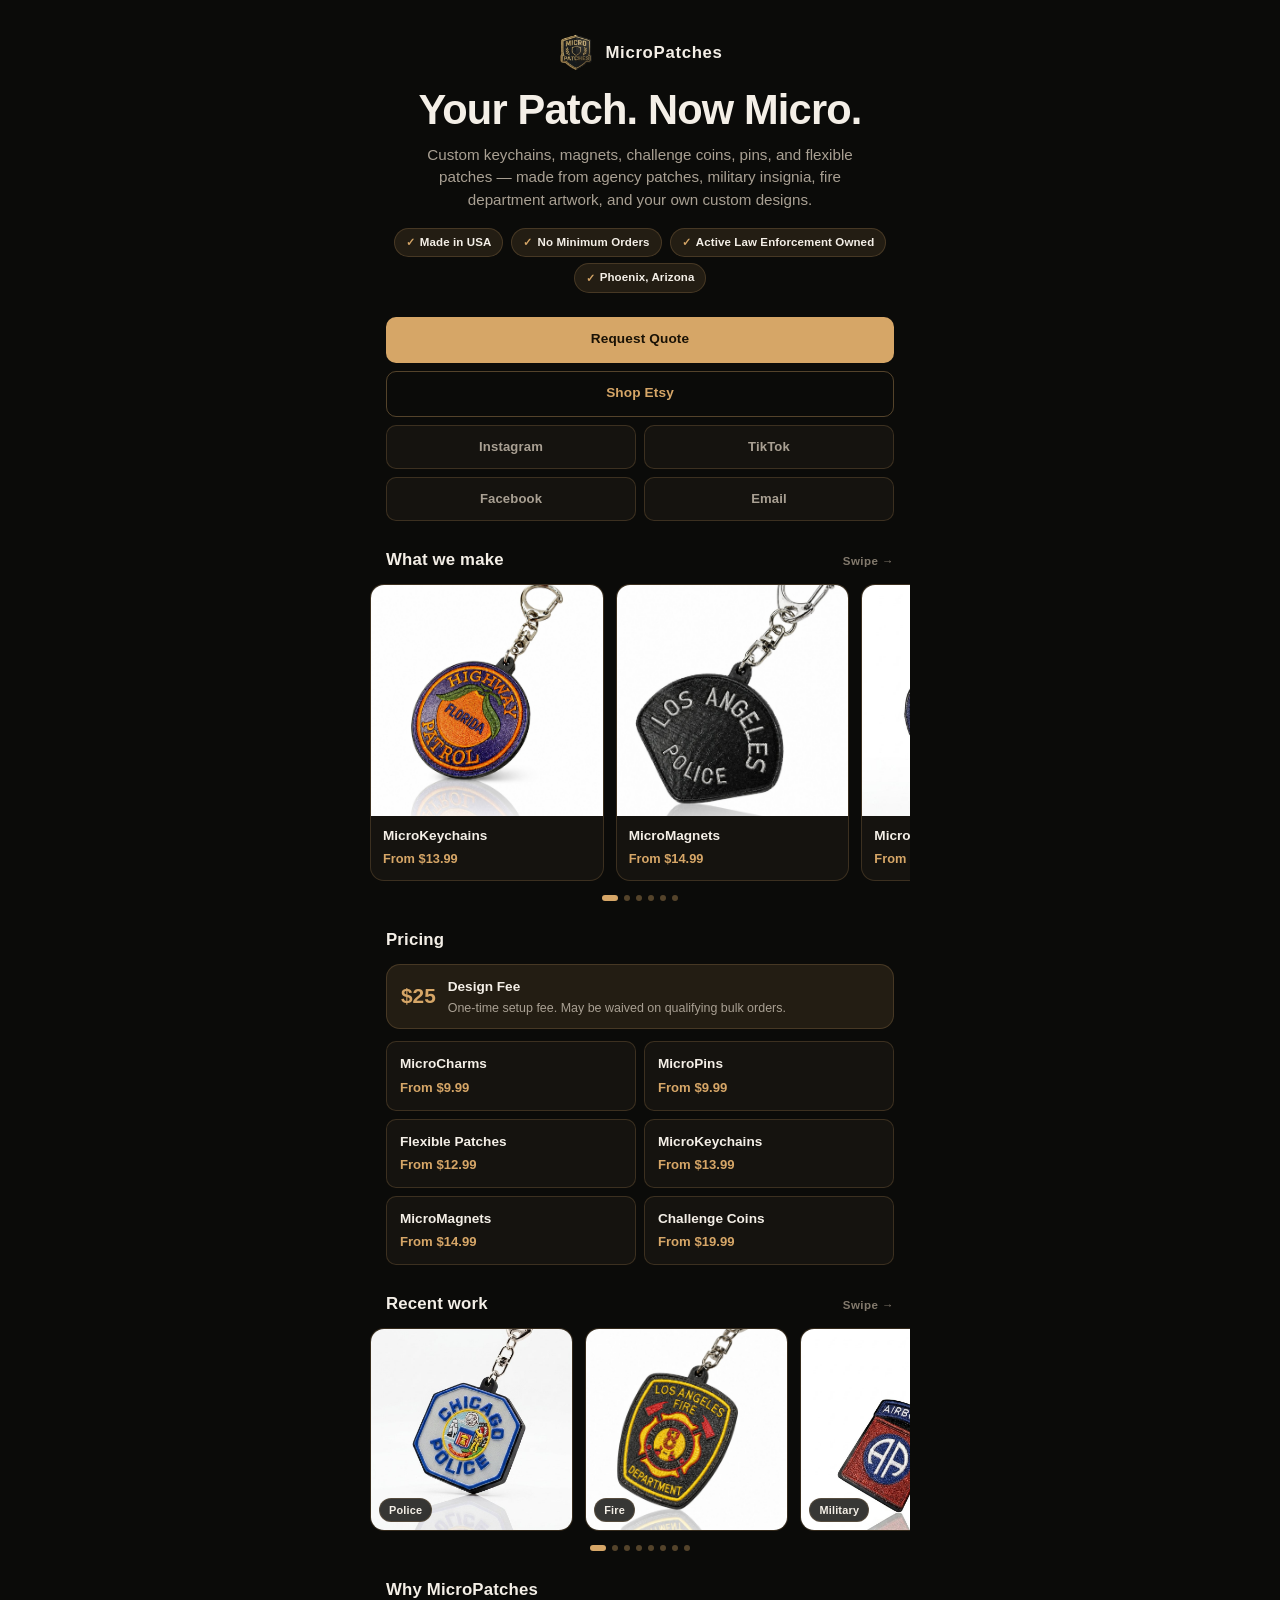
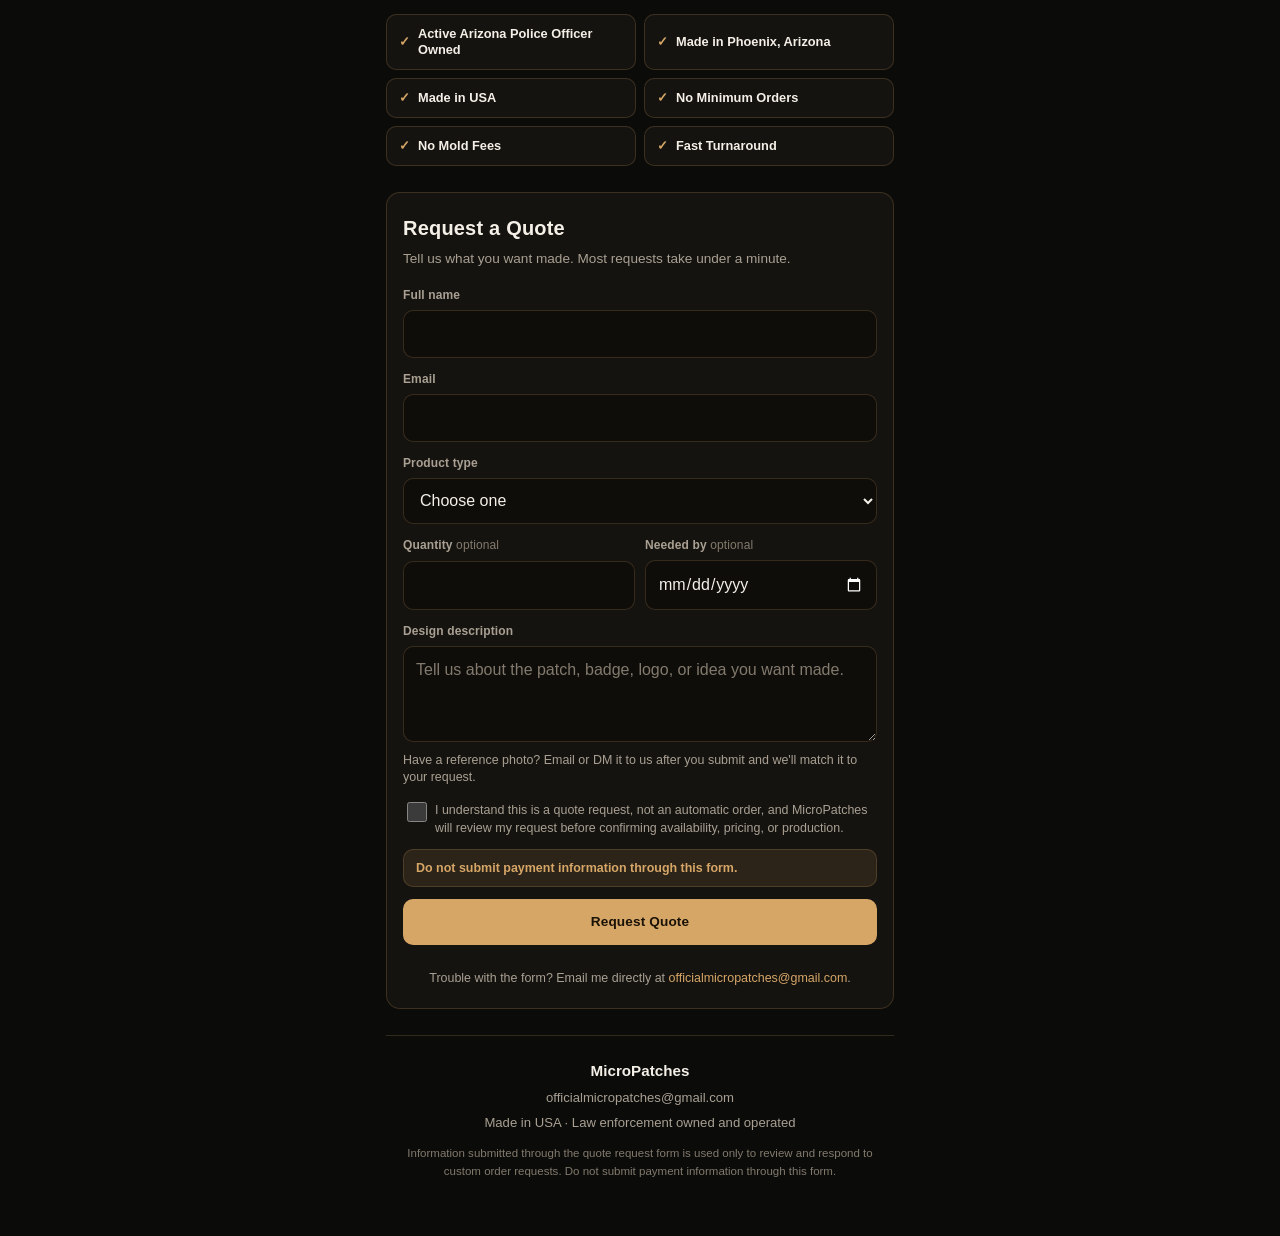
==== commit 68173b0c: "Fix quote form: AJAX submit and remove unsupported file upload Formspree's free tier rejects file up" ====
--- a/index.html
+++ b/index.html
@@ -117,10 +117,7 @@
           <textarea name="additional_details" rows="3" placeholder="Tell us about the patch, badge, logo, or idea you want made." required></textarea>
         </label>
 
-        <label class="field">
-          <span class="field-label">Reference image</span>
-          <input name="reference_image" type="file" accept="image/png,image/jpeg,image/webp,image/heic,image/heif,application/pdf" required>
-        </label>
+        <p class="field-note" data-config-text="quoteForm.imageNote">Have a reference photo? Email or DM it to us after you submit and we'll match it to your request.</p>
 
         <label class="consent">
           <input name="quote_request_consent" type="checkbox" required>
--- a/styles.css
+++ b/styles.css
@@ -439,6 +439,13 @@
 }
 
 .field-error { border-color: #e07070 !important; outline-color: #e07070 !important; }
+
+.field-note {
+  margin: -2px 0 0;
+  font-size: 0.78rem;
+  color: var(--muted);
+  line-height: 1.4;
+}
 
 .consent {
   display: grid;
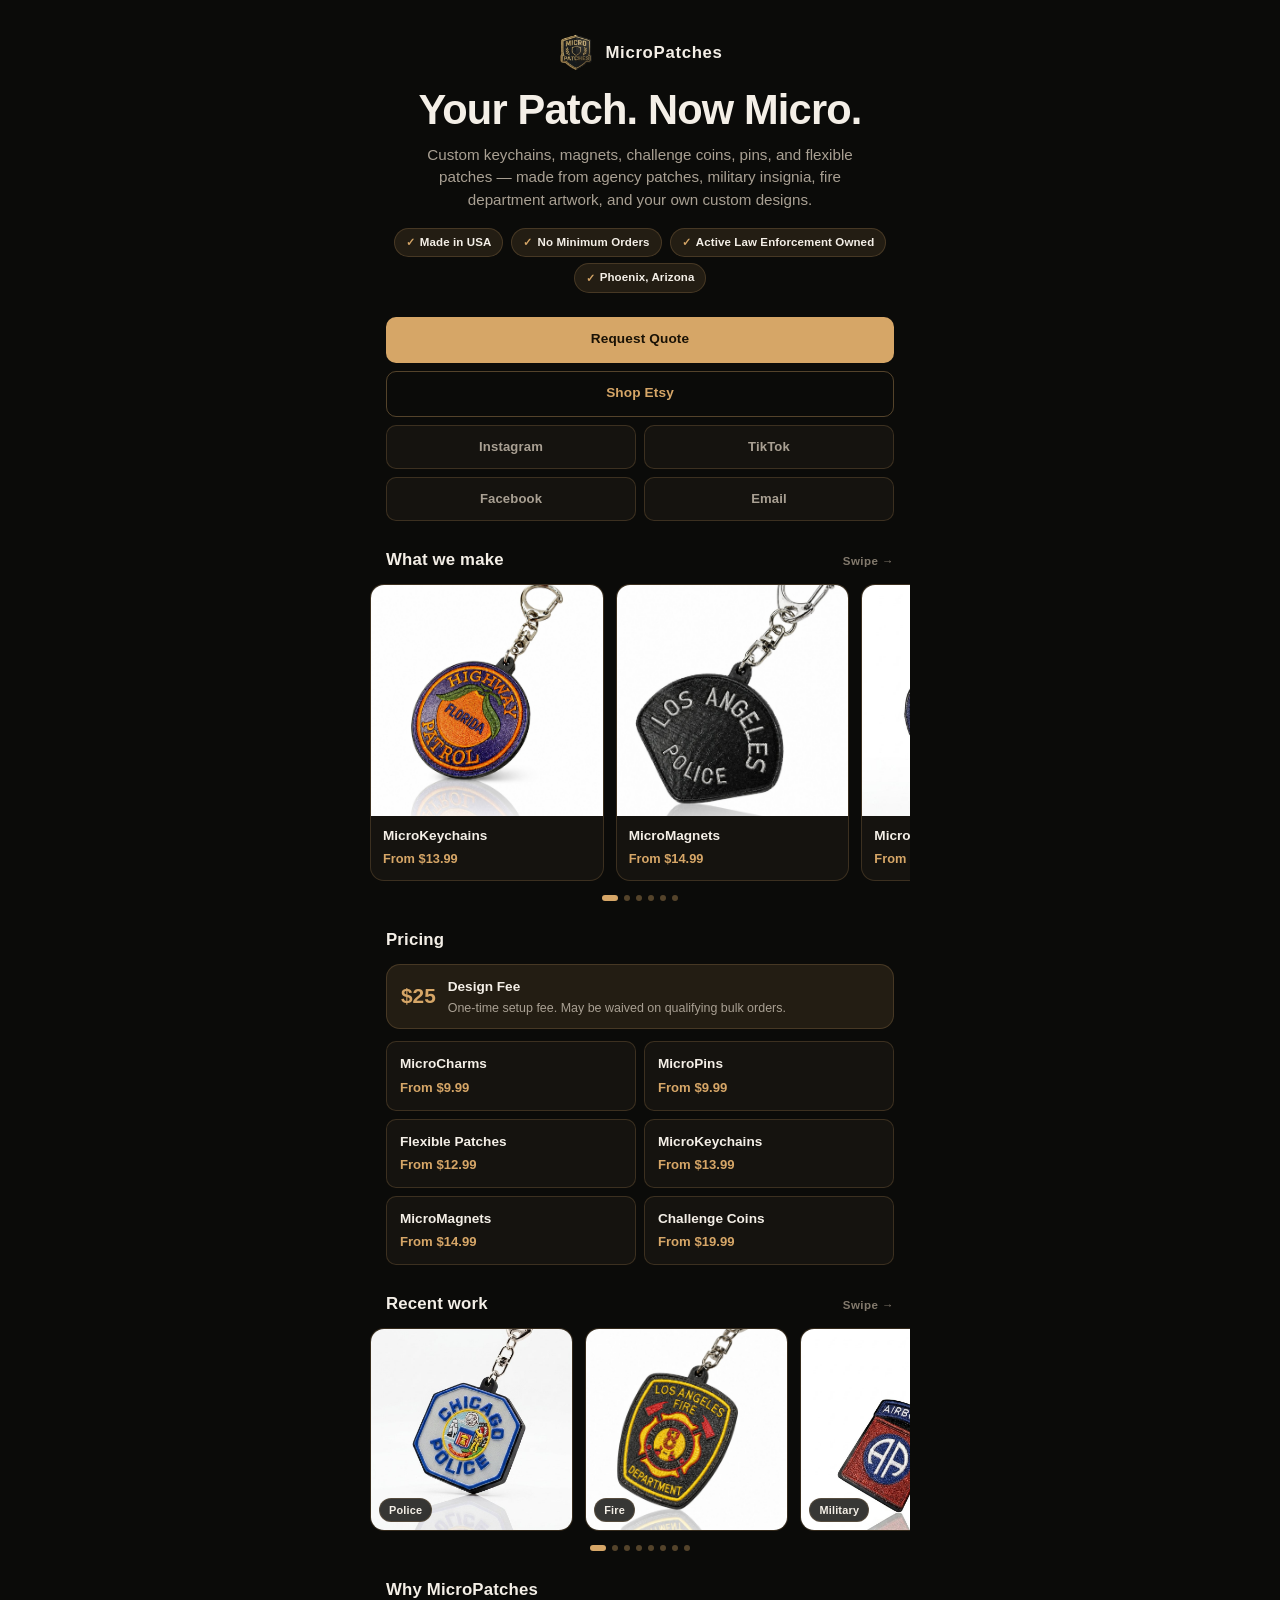
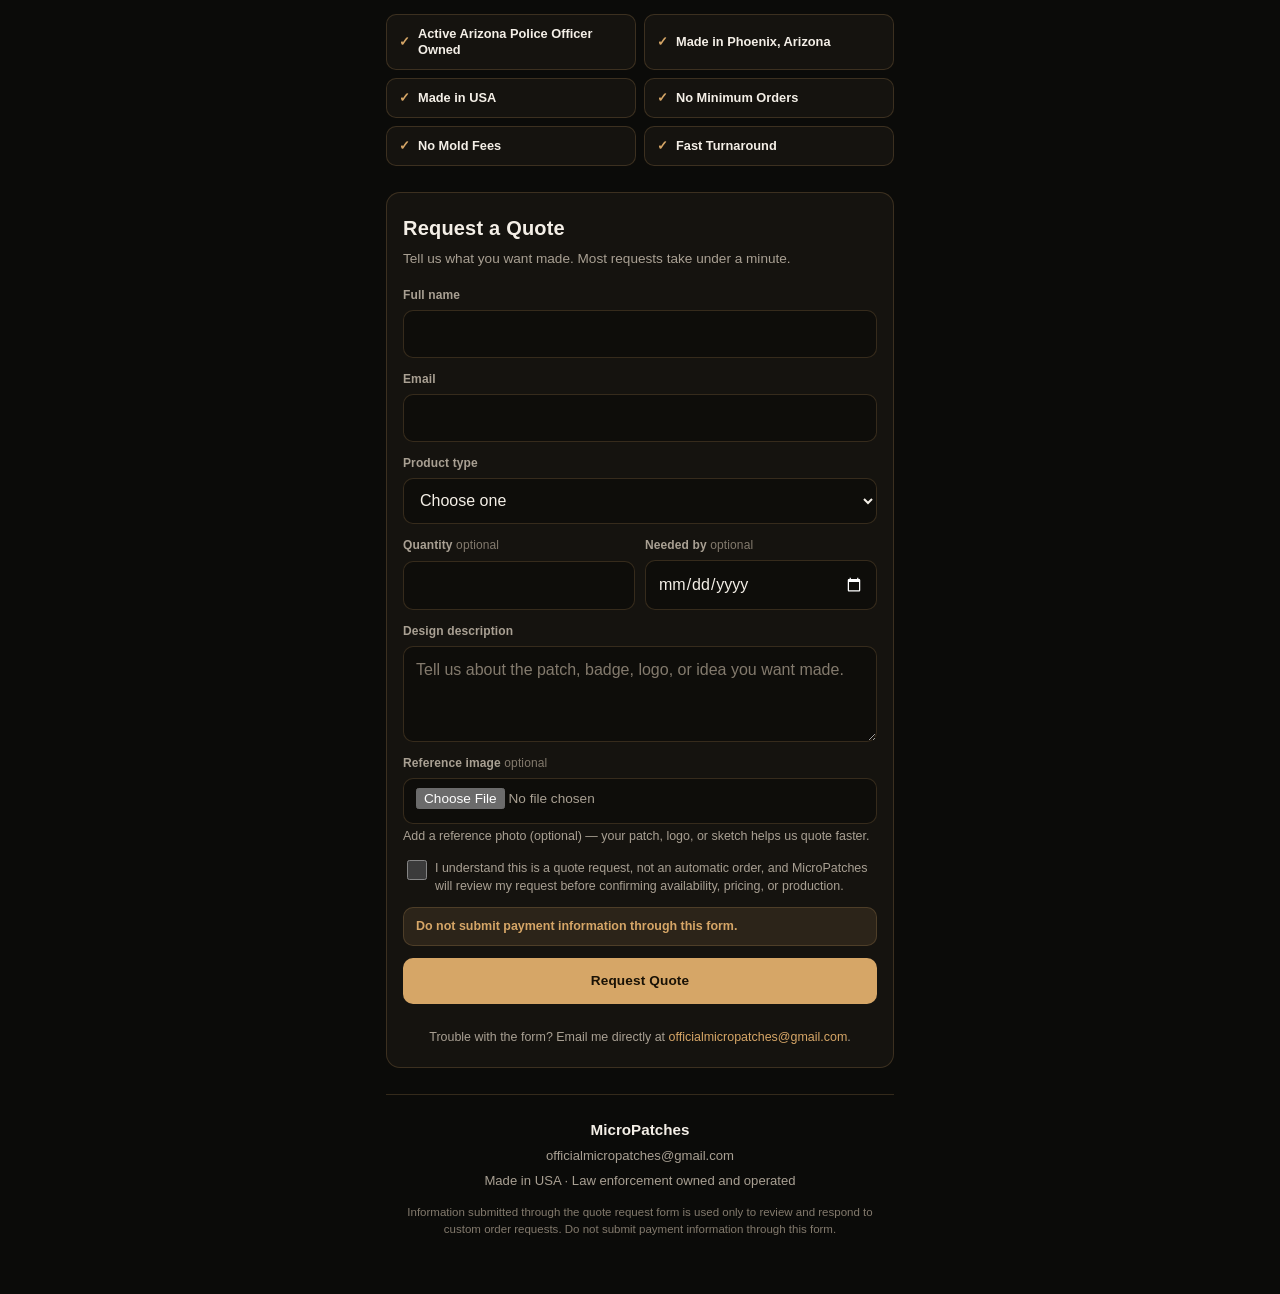
==== commit 87e88e86: "Switch quote form to Web3Forms for single-step photo uploads Customers can now attach an optional re" ====
--- a/index.html
+++ b/index.html
@@ -86,6 +86,12 @@
       </div>
 
       <form class="quote-form" id="quoteForm" novalidate>
+        <!-- Web3Forms hidden fields (access_key is set from siteConfig at runtime) -->
+        <input type="hidden" name="access_key" id="web3formsAccessKey">
+        <input type="hidden" name="subject" value="New MicroPatches Custom Quote Request">
+        <input type="hidden" name="from_name" value="MicroPatches Quote Form">
+        <input type="checkbox" name="botcheck" class="hidden" style="display:none" tabindex="-1" autocomplete="off" aria-hidden="true">
+
         <label class="field">
           <span class="field-label">Full name</span>
           <input name="customer_name" type="text" autocomplete="name" required>
@@ -117,7 +123,11 @@
           <textarea name="additional_details" rows="3" placeholder="Tell us about the patch, badge, logo, or idea you want made." required></textarea>
         </label>
 
-        <p class="field-note" data-config-text="quoteForm.imageNote">Have a reference photo? Email or DM it to us after you submit and we'll match it to your request.</p>
+        <label class="field">
+          <span class="field-label">Reference image <span class="optional">optional</span></span>
+          <input name="attachment" type="file" accept="image/png,image/jpeg,image/webp,image/heic,image/heif,application/pdf">
+          <span class="field-note" data-config-text="quoteForm.imageNote">Add a reference photo (optional) — your patch, logo, or sketch helps us quote faster.</span>
+        </label>
 
         <label class="consent">
           <input name="quote_request_consent" type="checkbox" required>
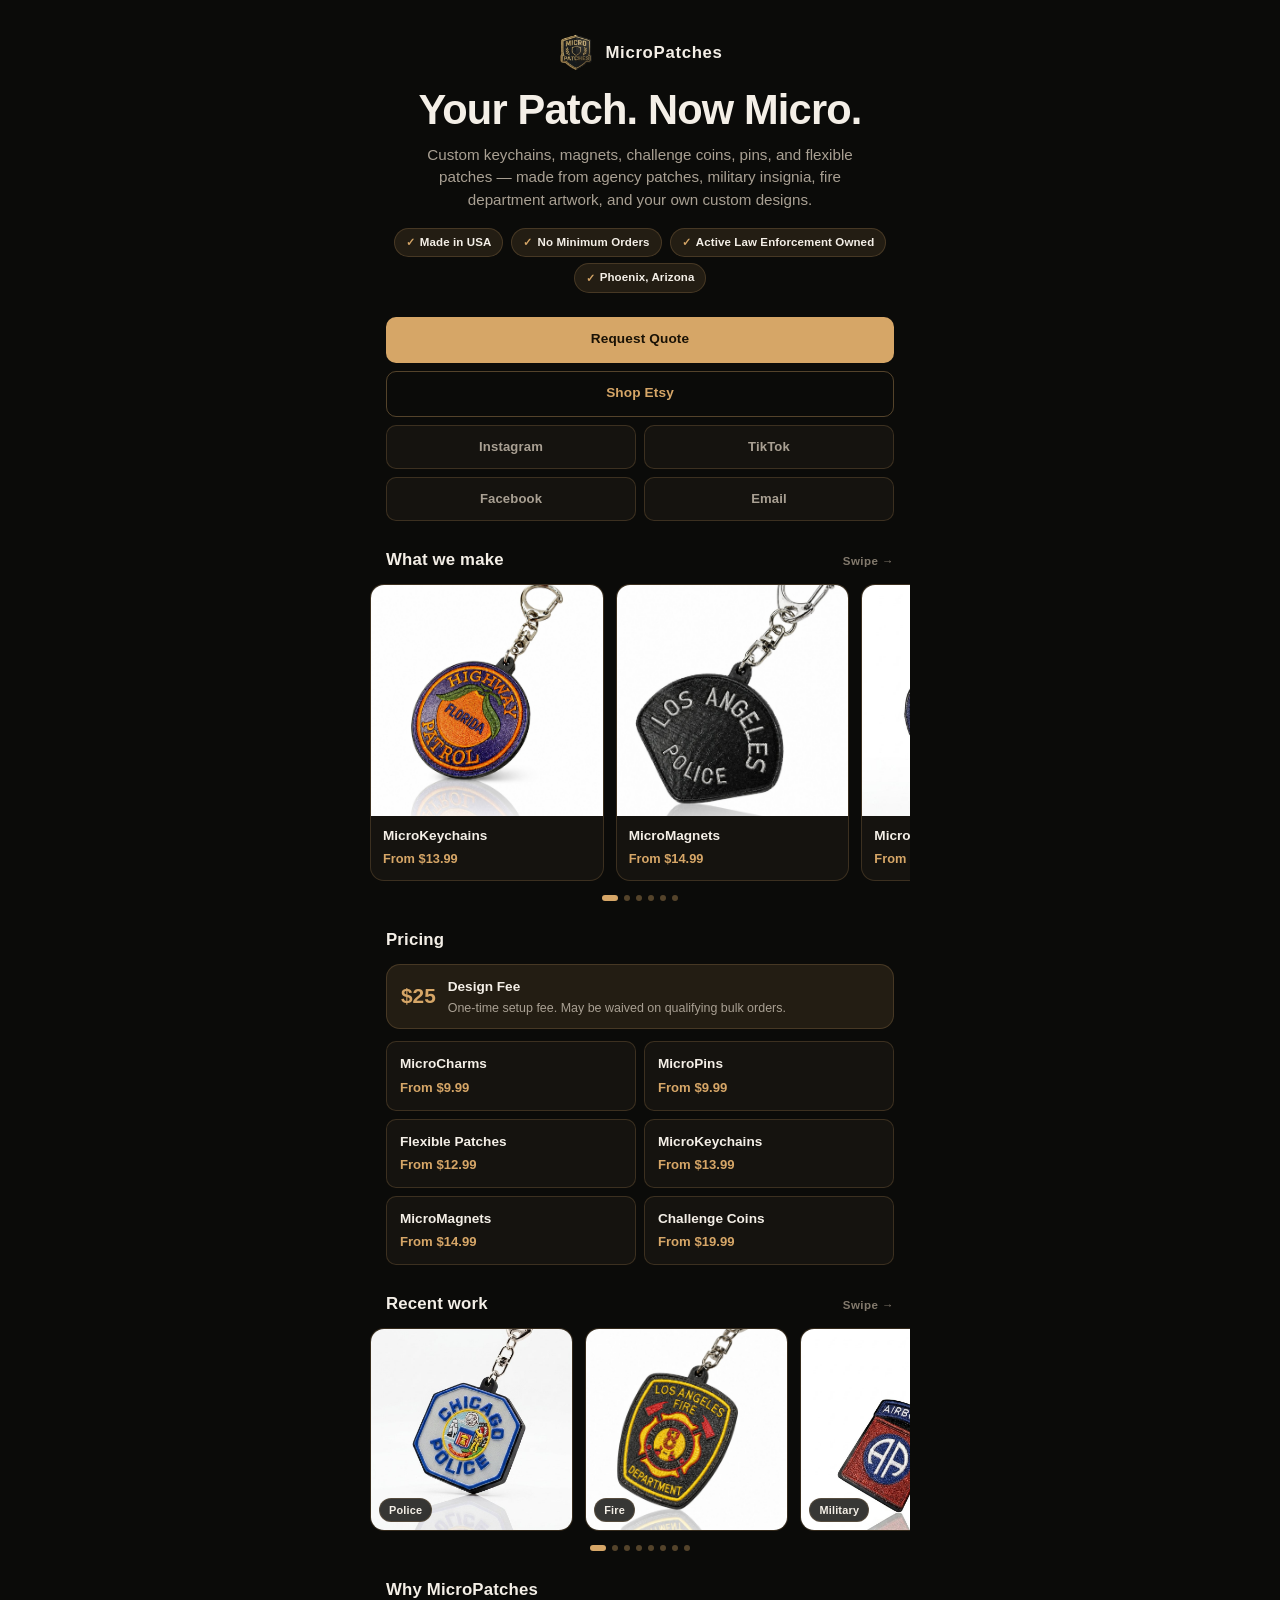
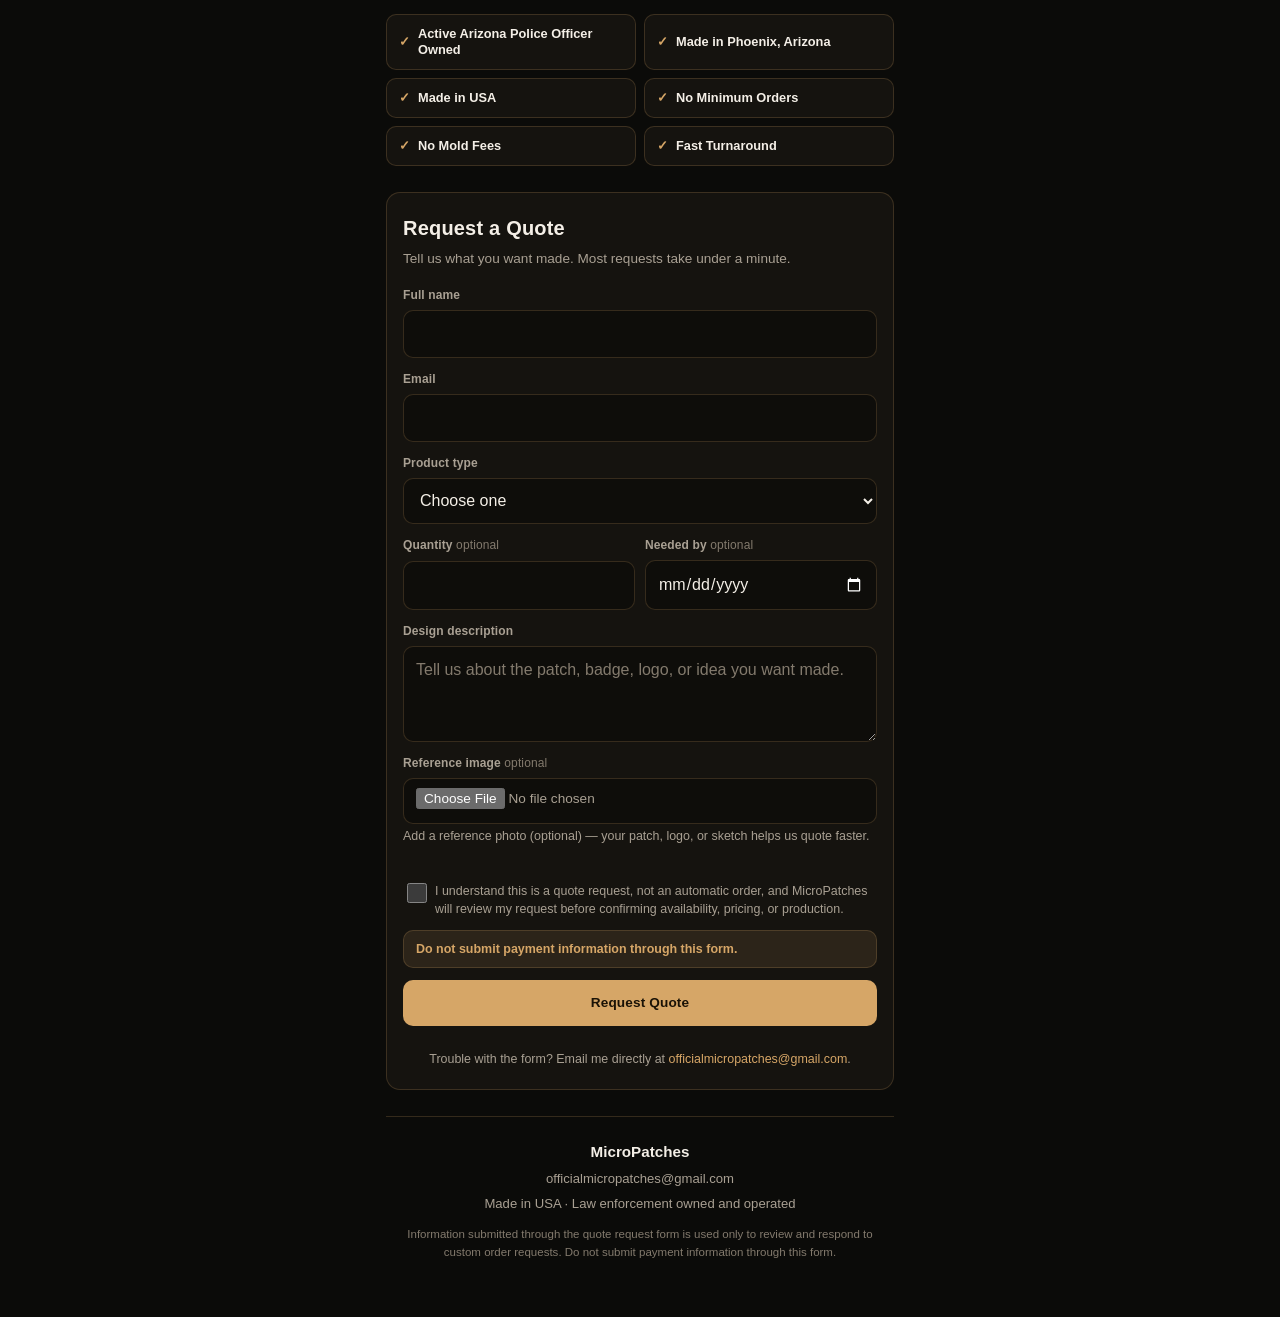
==== commit fcb2d981: "Add Cloudinary photo hosting so the quote form stays free with images Web3Forms' free tier can't acc" ====
--- a/index.html
+++ b/index.html
@@ -125,8 +125,12 @@
 
         <label class="field">
           <span class="field-label">Reference image <span class="optional">optional</span></span>
-          <input name="attachment" type="file" accept="image/png,image/jpeg,image/webp,image/heic,image/heif,application/pdf">
+          <!-- No name attr: the raw file is NOT sent to Web3Forms (its free tier rejects files).
+               Instead it uploads to Cloudinary and the resulting link rides along in the hidden field below. -->
+          <input id="referenceImage" type="file" accept="image/png,image/jpeg,image/webp,image/heic,image/heif">
           <span class="field-note" data-config-text="quoteForm.imageNote">Add a reference photo (optional) — your patch, logo, or sketch helps us quote faster.</span>
+          <span class="upload-status" id="uploadStatus" role="status" aria-live="polite"></span>
+          <input type="hidden" name="Reference Photo" id="referenceImageUrl">
         </label>
 
         <label class="consent">
--- a/styles.css
+++ b/styles.css
@@ -446,6 +446,17 @@
   color: var(--muted);
   line-height: 1.4;
 }
+
+.upload-status {
+  display: block;
+  margin-top: 4px;
+  font-size: 0.78rem;
+  line-height: 1.4;
+  min-height: 1em;
+}
+.upload-status.is-busy { color: var(--muted); }
+.upload-status.is-ok { color: #2e8b57; }
+.upload-status.is-error { color: #c0392b; }
 
 .consent {
   display: grid;
